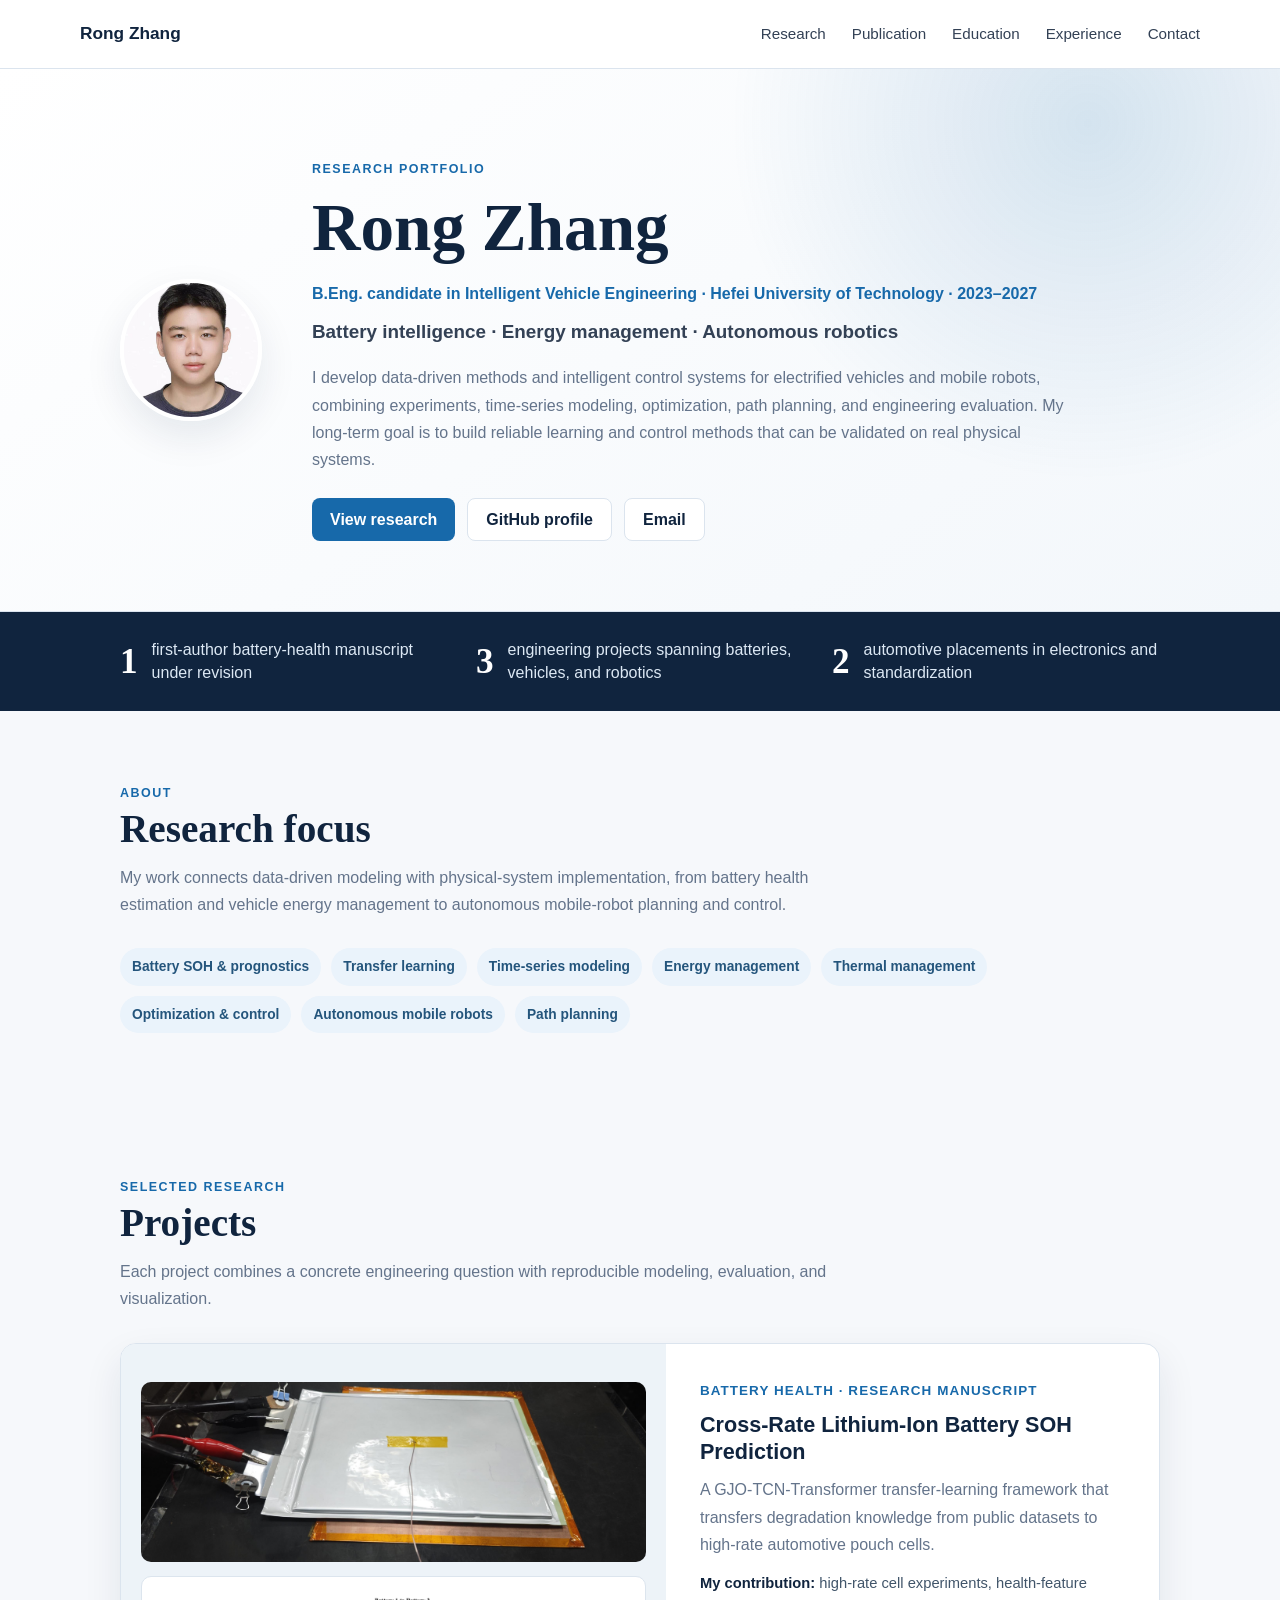
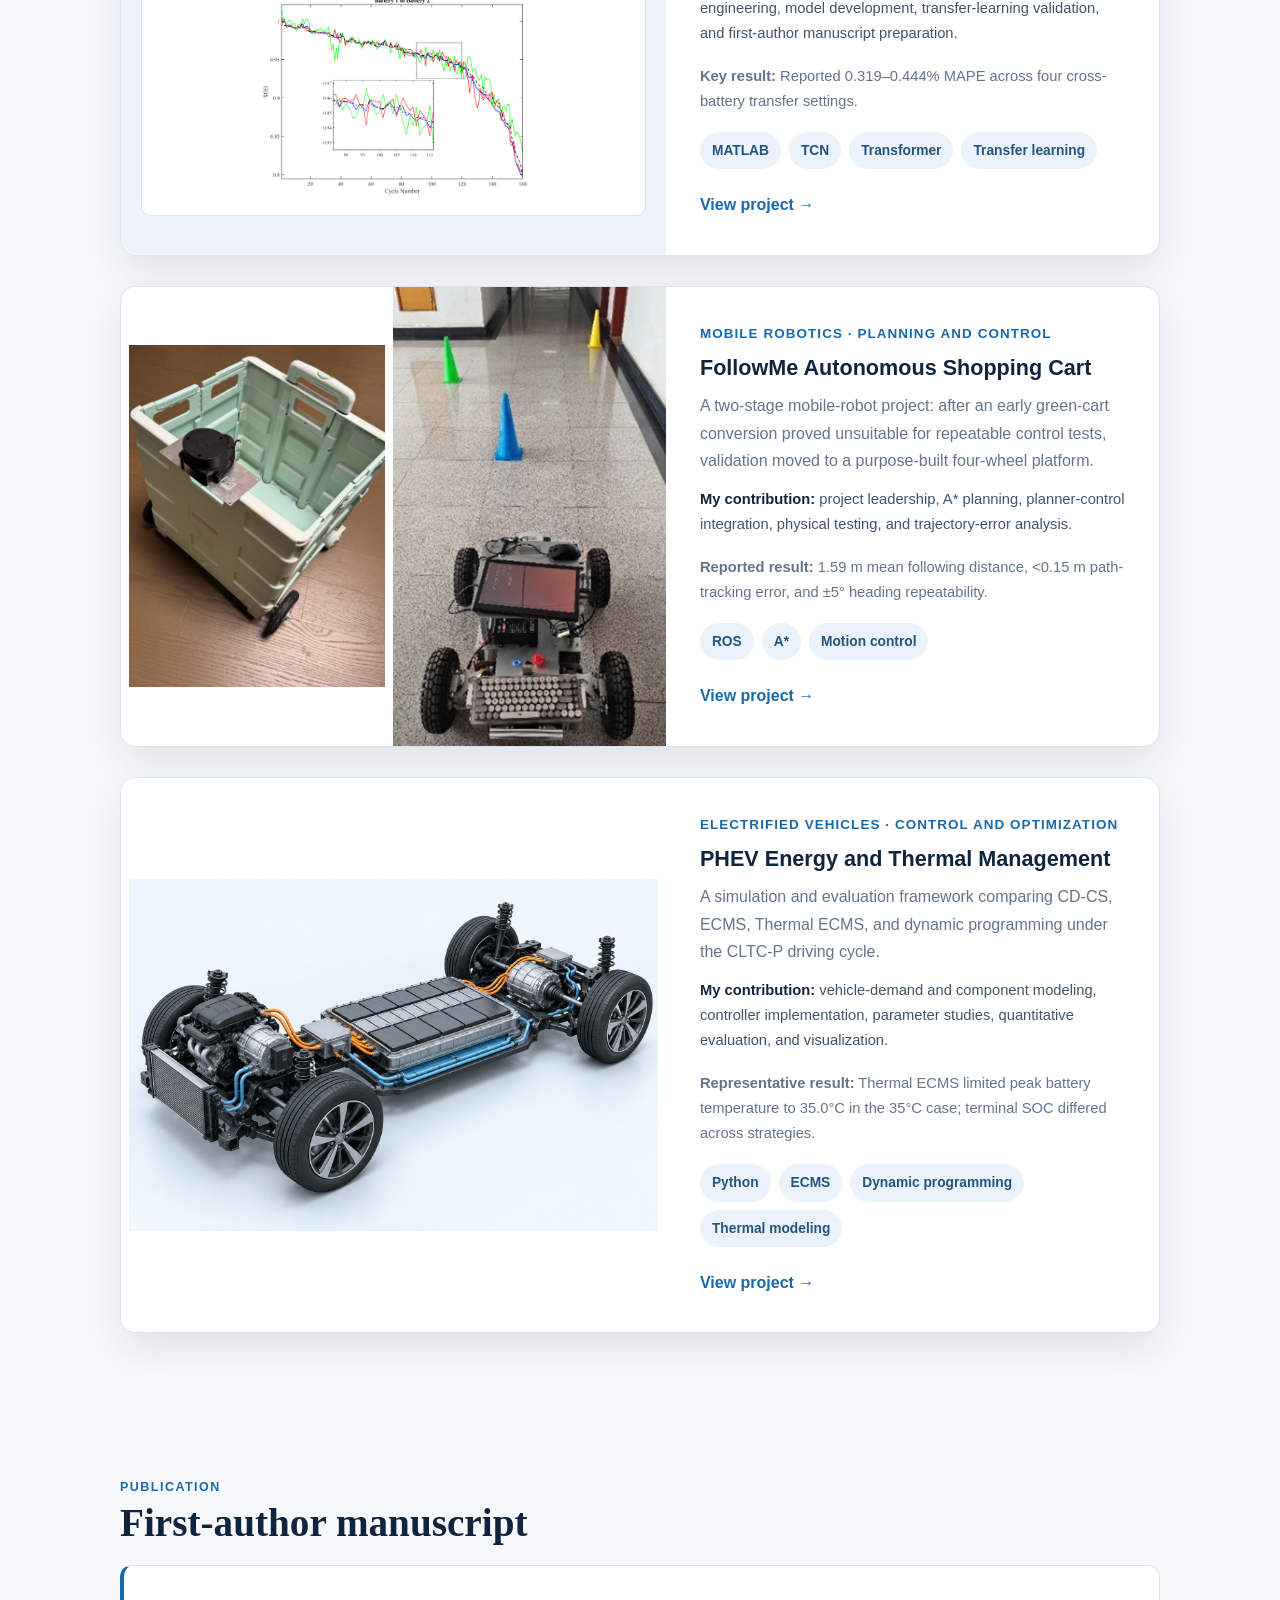
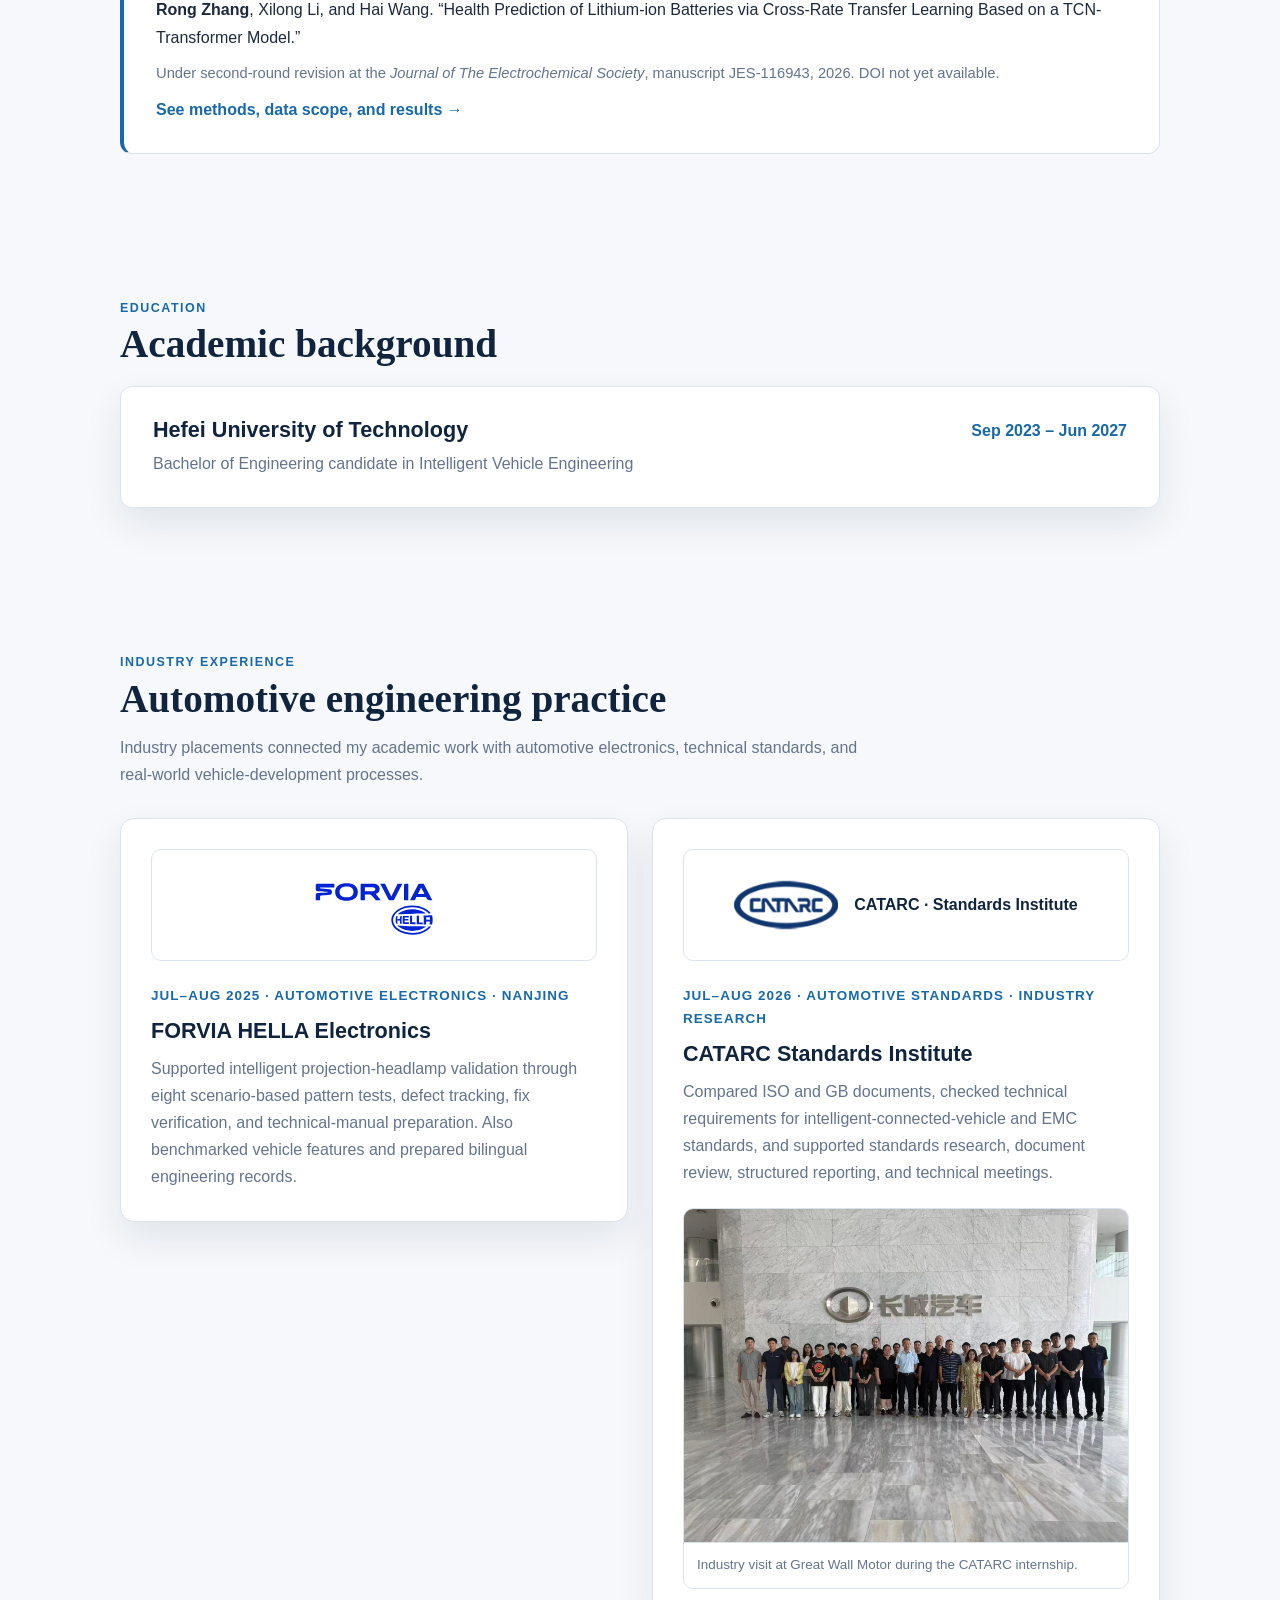
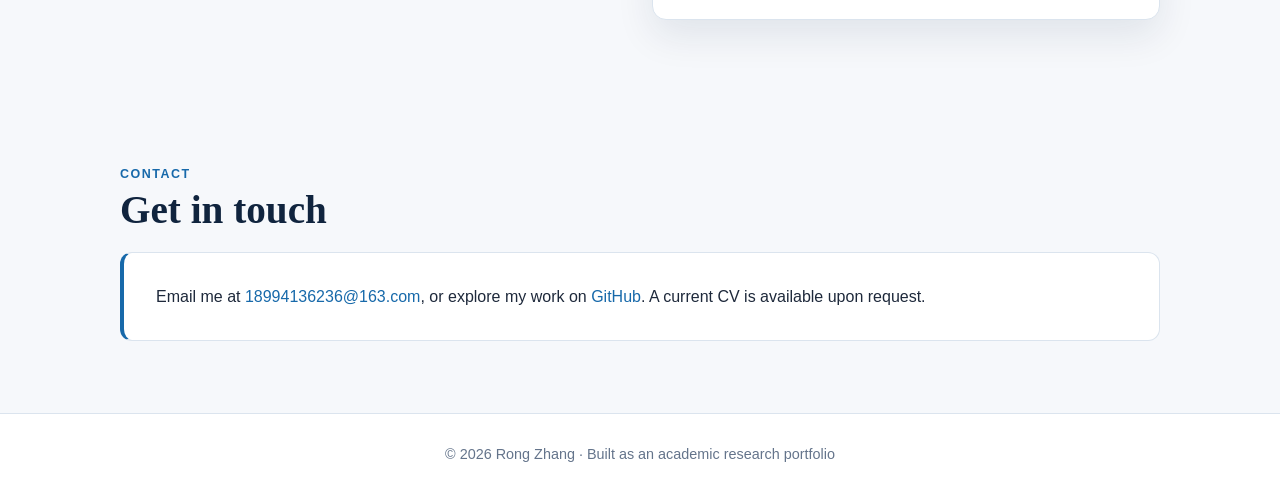
==== index.html @ 9b30ba2b "Explain FollowMe platform change" ====
<!doctype html>
<html lang="en">
<head>
  <meta charset="utf-8">
  <meta name="viewport" content="width=device-width, initial-scale=1">
  <meta name="description" content="Rong Zhang — research in battery intelligence, energy management, and autonomous mobile robotics.">
  <title>Rong Zhang | Research Portfolio</title>
  <link rel="stylesheet" href="styles.css?v=battery-cover-2">
</head>
<body>
  <header class="site-header">
    <nav class="nav" aria-label="Primary navigation">
      <a class="brand" href="#top">Rong Zhang</a>
      <div class="nav-links">
        <a href="#research">Research</a>
        <a href="#publication">Publication</a>
        <a href="#education">Education</a>
        <a href="#experience">Experience</a>
        <a href="#contact">Contact</a>
      </div>
    </nav>
  </header>

  <main id="top">
    <div class="hero">
      <div class="container hero-grid">
        <img class="profile-photo" src="assets/rong-zhang-profile.jpg" alt="Portrait of Rong Zhang">
        <div>
          <div class="eyebrow">Research portfolio</div>
          <h1>Rong Zhang</h1>
          <p class="hero-identity">B.Eng. candidate in Intelligent Vehicle Engineering · Hefei University of Technology · 2023–2027</p>
          <p class="hero-subtitle">Battery intelligence · Energy management · Autonomous robotics</p>
          <p class="hero-copy">I develop data-driven methods and intelligent control systems for electrified vehicles and mobile robots, combining experiments, time-series modeling, optimization, path planning, and engineering evaluation. My long-term goal is to build reliable learning and control methods that can be validated on real physical systems.</p>
          <div class="hero-actions">
            <a class="button" href="#research">View research</a>
            <a class="button secondary" href="https://github.com/zr057">GitHub profile</a>
            <a class="button secondary" href="mailto:18994136236@163.com">Email</a>
          </div>
        </div>
      </div>
    </div>

    <section class="highlights" aria-label="Research highlights">
      <div class="container highlight-grid">
        <div class="highlight"><strong>1</strong><span>first-author battery-health manuscript under revision</span></div>
        <div class="highlight"><strong>3</strong><span>engineering projects spanning batteries, vehicles, and robotics</span></div>
        <div class="highlight"><strong>2</strong><span>automotive placements in electronics and standardization</span></div>
      </div>
    </section>

    <section id="about">
      <div class="container">
        <div class="eyebrow">About</div>
        <h2>Research focus</h2>
        <p class="section-intro">My work connects data-driven modeling with physical-system implementation, from battery health estimation and vehicle energy management to autonomous mobile-robot planning and control.</p>
        <div class="chips" aria-label="Research interests">
          <span class="chip">Battery SOH & prognostics</span>
          <span class="chip">Transfer learning</span>
          <span class="chip">Time-series modeling</span>
          <span class="chip">Energy management</span>
          <span class="chip">Thermal management</span>
          <span class="chip">Optimization & control</span>
          <span class="chip">Autonomous mobile robots</span>
          <span class="chip">Path planning</span>
        </div>
      </div>
    </section>

    <section id="research">
      <div class="container">
        <div class="eyebrow">Selected research</div>
        <h2>Projects</h2>
        <p class="section-intro">Each project combines a concrete engineering question with reproducible modeling, evaluation, and visualization.</p>

        <div class="project-list">
          <article class="project-card">
            <div class="project-media battery-cover">
              <img src="assets/battery-experiment.jpg" alt="Instrumented high-rate pouch cell in the experimental chamber">
              <img class="plot" src="assets/battery-soh-result.png" alt="Cross-battery SOH prediction curves">
            </div>
            <div class="project-content">
              <div class="project-meta">Battery health · Research manuscript</div>
              <h3>Cross-Rate Lithium-Ion Battery SOH Prediction</h3>
              <p>A GJO-TCN-Transformer transfer-learning framework that transfers degradation knowledge from public datasets to high-rate automotive pouch cells.</p>
              <p class="contribution"><strong>My contribution:</strong> high-rate cell experiments, health-feature engineering, model development, transfer-learning validation, and first-author manuscript preparation.</p>
              <p class="status"><strong>Key result:</strong> Reported 0.319–0.444% MAPE across four cross-battery transfer settings.</p>
              <div class="project-tags">
                <span class="tag">MATLAB</span>
                <span class="tag">TCN</span>
                <span class="tag">Transformer</span>
                <span class="tag">Transfer learning</span>
              </div>
              <a class="project-link" href="projects/battery-soh.html">View project →</a>
            </div>
          </article>

          <article class="project-card">
            <div class="project-media">
              <img class="plot" src="assets/followme-prototype.png" alt="Early green-cart hardware integration attempt">
              <img src="assets/followme-corridor-test.jpg" alt="Final four-wheel platform in an indoor corridor obstacle-avoidance experiment">
            </div>
            <div class="project-content">
              <div class="project-meta">Mobile robotics · Planning and control</div>
              <h3>FollowMe Autonomous Shopping Cart</h3>
              <p>A two-stage mobile-robot project: after an early green-cart conversion proved unsuitable for repeatable control tests, validation moved to a purpose-built four-wheel platform.</p>
              <p class="contribution"><strong>My contribution:</strong> project leadership, A* planning, planner-control integration, physical testing, and trajectory-error analysis.</p>
              <p class="status"><strong>Reported result:</strong> 1.59 m mean following distance, &lt;0.15 m path-tracking error, and ±5° heading repeatability.</p>
              <div class="project-tags">
                <span class="tag">ROS</span>
                <span class="tag">A*</span>
                <span class="tag">Motion control</span>
              </div>
              <a class="project-link" href="projects/follow-me-shopping-robot.html">View project →</a>
            </div>
          </article>

          <article class="project-card">
            <div class="project-media single">
              <img class="plot" src="assets/phev-concept-cover.png" alt="AI-generated conceptual illustration of a PHEV powertrain, battery pack, and cooling circuits">
            </div>
            <div class="project-content">
              <div class="project-meta">Electrified vehicles · Control and optimization</div>
              <h3>PHEV Energy and Thermal Management</h3>
              <p>A simulation and evaluation framework comparing CD-CS, ECMS, Thermal ECMS, and dynamic programming under the CLTC-P driving cycle.</p>
              <p class="contribution"><strong>My contribution:</strong> vehicle-demand and component modeling, controller implementation, parameter studies, quantitative evaluation, and visualization.</p>
              <p class="status"><strong>Representative result:</strong> Thermal ECMS limited peak battery temperature to 35.0°C in the 35°C case; terminal SOC differed across strategies.</p>
              <div class="project-tags">
                <span class="tag">Python</span>
                <span class="tag">ECMS</span>
                <span class="tag">Dynamic programming</span>
                <span class="tag">Thermal modeling</span>
              </div>
              <a class="project-link" href="projects/phev-energy-thermal.html">View project →</a>
            </div>
          </article>
        </div>
      </div>
    </section>

    <section id="publication">
      <div class="container">
        <div class="eyebrow">Publication</div>
        <h2>First-author manuscript</h2>
        <div class="publication">
          <p><strong>Rong Zhang</strong>, Xilong Li, and Hai Wang. “Health Prediction of Lithium-ion Batteries via Cross-Rate Transfer Learning Based on a TCN-Transformer Model.”</p>
          <p class="status">Under second-round revision at the <em>Journal of The Electrochemical Society</em>, manuscript JES-116943, 2026. DOI not yet available.</p>
          <p><a class="project-link" href="projects/battery-soh.html">See methods, data scope, and results →</a></p>
        </div>
      </div>
    </section>

    <section id="education">
      <div class="container">
        <div class="eyebrow">Education</div>
        <h2>Academic background</h2>
        <div class="education-row">
          <div>
            <h3>Hefei University of Technology</h3>
            <p>Bachelor of Engineering candidate in Intelligent Vehicle Engineering</p>
          </div>
          <div class="education-date">Sep 2023 – Jun 2027</div>
        </div>
      </div>
    </section>

    <section id="experience">
      <div class="container">
        <div class="eyebrow">Industry experience</div>
        <h2>Automotive engineering practice</h2>
        <p class="section-intro">Industry placements connected my academic work with automotive electronics, technical standards, and real-world vehicle-development processes.</p>

        <div class="experience-grid">
          <article class="experience-card">
            <div class="experience-logo-wrap">
              <img class="experience-logo hella-logo" src="assets/forvia-hella-logo.svg" alt="FORVIA HELLA logo">
            </div>
            <div class="project-meta">Jul–Aug 2025 · Automotive electronics · Nanjing</div>
            <h3>FORVIA HELLA Electronics</h3>
            <p>Supported intelligent projection-headlamp validation through eight scenario-based pattern tests, defect tracking, fix verification, and technical-manual preparation. Also benchmarked vehicle features and prepared bilingual engineering records.</p>
          </article>

          <article class="experience-card">
            <div class="experience-logo-wrap catarc-logo-wrap">
              <img class="experience-logo catarc-logo" src="assets/catarc-logo.png" alt="CATARC logo">
              <span>CATARC · Standards Institute</span>
            </div>
            <div class="project-meta">Jul–Aug 2026 · Automotive standards · Industry research</div>
            <h3>CATARC Standards Institute</h3>
            <p>Compared ISO and GB documents, checked technical requirements for intelligent-connected-vehicle and EMC standards, and supported standards research, document review, structured reporting, and technical meetings.</p>

            <figure class="experience-card-photo">
              <img src="assets/automotive-industry-visit.jpg" alt="Automotive industry visit at Great Wall Motor during the CATARC internship">
              <figcaption>Industry visit at Great Wall Motor during the CATARC internship.</figcaption>
            </figure>
          </article>
        </div>
      </div>
    </section>

    <section id="contact">
      <div class="container">
        <div class="eyebrow">Contact</div>
        <h2>Get in touch</h2>
        <div class="contact-panel">
          <p>Email me at <a href="mailto:18994136236@163.com">18994136236@163.com</a>, or explore my work on <a href="https://github.com/zr057">GitHub</a>. A current CV is available upon request.</p>
        </div>
      </div>
    </section>
  </main>

  <footer class="site-footer">© 2026 Rong Zhang · Built as an academic research portfolio</footer>
</body>
</html>
---- styles.css ----
:root {
  --navy: #10243e;
  --blue: #1769aa;
  --blue-soft: #eaf3fb;
  --ink: #1e293b;
  --muted: #64748b;
  --line: #dbe4ee;
  --surface: #ffffff;
  --page: #f6f8fb;
  --shadow: 0 16px 38px rgba(16, 36, 62, 0.09);
}

* { box-sizing: border-box; }

html { scroll-behavior: smooth; }

body {
  margin: 0;
  color: var(--ink);
  background: var(--page);
  font-family: Inter, ui-sans-serif, -apple-system, BlinkMacSystemFont, "Segoe UI", sans-serif;
  line-height: 1.7;
}

a { color: var(--blue); text-decoration: none; }
a:hover { text-decoration: underline; }

.site-header {
  position: sticky;
  top: 0;
  z-index: 10;
  background: rgba(255,255,255,.96);
  border-bottom: 1px solid var(--line);
  backdrop-filter: blur(12px);
}

.nav {
  width: min(1120px, calc(100% - 40px));
  margin: auto;
  min-height: 68px;
  display: flex;
  align-items: center;
  justify-content: space-between;
  gap: 24px;
}

.brand { color: var(--navy); font-weight: 750; font-size: 1.08rem; }
.nav-links { display: flex; gap: 26px; font-size: .95rem; }
.nav-links a { color: #334155; }

.container { width: min(1040px, calc(100% - 40px)); margin: auto; }

.hero {
  padding: 90px 0 70px;
  background:
    radial-gradient(circle at 85% 10%, rgba(23,105,170,.16), transparent 30%),
    linear-gradient(145deg, #fff 0%, #f3f7fb 100%);
  border-bottom: 1px solid var(--line);
}

.hero-grid {
  display: grid;
  grid-template-columns: 150px 1fr;
  align-items: center;
  gap: 42px;
}

.profile-photo {
  width: 142px;
  height: 142px;
  border-radius: 50%;
  border: 4px solid #fff;
  object-fit: cover;
  object-position: center 30%;
  box-shadow: var(--shadow);
}

.eyebrow {
  color: var(--blue);
  font-weight: 750;
  letter-spacing: .12em;
  text-transform: uppercase;
  font-size: .78rem;
}

h1, h2, h3 { color: var(--navy); line-height: 1.25; }
h1 { margin: 6px 0 10px; font-family: Georgia, serif; font-size: clamp(2.5rem, 6vw, 4.2rem); }
h2 { margin: 0 0 18px; font-family: Georgia, serif; font-size: clamp(1.8rem, 4vw, 2.45rem); }
h3 { margin: 0 0 10px; font-size: 1.35rem; }

.hero-subtitle { margin: 0 0 16px; color: #334155; font-size: 1.18rem; font-weight: 650; }
.hero-identity { margin: 0 0 9px; color: var(--blue); font-weight: 700; }
.hero-copy { max-width: 760px; margin: 0; color: var(--muted); }
.hero-actions { display: flex; flex-wrap: wrap; gap: 12px; margin-top: 25px; }

.button {
  display: inline-flex;
  align-items: center;
  justify-content: center;
  min-height: 43px;
  padding: 0 18px;
  border-radius: 8px;
  color: #fff;
  background: var(--blue);
  font-weight: 700;
}

.button:hover { text-decoration: none; background: #0f578f; }
.button.secondary { color: var(--navy); background: #fff; border: 1px solid var(--line); }

section { padding: 72px 0; }
.highlights { padding: 26px 0; background: var(--navy); }
.highlight-grid { display: grid; grid-template-columns: repeat(3, 1fr); gap: 28px; }
.highlight { display: grid; grid-template-columns: auto 1fr; align-items: center; gap: 14px; color: #dce8f4; line-height: 1.45; }
.highlight strong { color: #fff; font-family: Georgia, serif; font-size: 2.2rem; line-height: 1; }
.section-intro { max-width: 760px; margin: -7px 0 30px; color: var(--muted); }

.chips { display: flex; flex-wrap: wrap; gap: 10px; }
.chip, .tag {
  display: inline-flex;
  padding: 7px 12px;
  border-radius: 999px;
  color: #24557c;
  background: var(--blue-soft);
  font-size: .86rem;
  font-weight: 650;
}

.project-list { display: grid; gap: 30px; }
.project-card {
  display: grid;
  grid-template-columns: minmax(0, 1.05fr) minmax(310px, .95fr);
  overflow: hidden;
  border: 1px solid var(--line);
  border-radius: 16px;
  background: var(--surface);
  box-shadow: var(--shadow);
  transition: transform .2s ease, box-shadow .2s ease;
}

.project-card:hover { transform: translateY(-3px); box-shadow: 0 20px 46px rgba(16,36,62,.13); }
.project-media { min-height: 330px; display: grid; grid-template-columns: 1fr 1fr; background: #e8edf3; }
.project-media.single { grid-template-columns: 1fr; }
.project-media img { width: 100%; height: 100%; min-height: 330px; object-fit: cover; }
.project-media img.plot { object-fit: contain; background: #fff; padding: 8px; }
.project-media.battery-cover { grid-template-columns: 1fr; grid-template-rows: 180px 240px; gap: 14px; padding: 20px; background: #edf3f8; align-content: center; }
.project-media.battery-cover img { min-height: 0; border-radius: 10px; }
.project-media.battery-cover img:first-child { object-position: center 54%; }
.project-media.battery-cover img.plot { padding: 10px; border: 1px solid #dce5ee; }
.project-content { padding: 36px 34px; display: flex; flex-direction: column; justify-content: center; }
.project-meta { margin-bottom: 10px; color: var(--blue); font-size: .84rem; font-weight: 750; text-transform: uppercase; letter-spacing: .08em; }
.project-content p { margin: 0 0 18px; color: var(--muted); }
.project-content .contribution { margin-top: -5px; color: #41556a; font-size: .92rem; }
.contribution strong { color: var(--navy); }
.project-tags { display: flex; flex-wrap: wrap; gap: 8px; margin-bottom: 22px; }
.project-link { font-weight: 750; }

.experience-grid {
  display: grid;
  grid-template-columns: repeat(2, minmax(0, 1fr));
  align-items: start;
  gap: 24px;
}

.experience-card {
  padding: 30px;
  border: 1px solid var(--line);
  border-radius: 14px;
  background: var(--surface);
  box-shadow: var(--shadow);
}

.experience-card p { margin: 0; color: var(--muted); }

.experience-logo-wrap {
  min-height: 112px;
  margin-bottom: 24px;
  padding: 16px 20px;
  display: flex;
  align-items: center;
  justify-content: center;
  border: 1px solid var(--line);
  border-radius: 10px;
  background: #fff;
}

.experience-logo { display: block; max-width: 230px; max-height: 76px; }
.hella-logo { width: 180px; }

.catarc-logo-wrap {
  gap: 16px;
  color: var(--navy);
  background: #fff;
  font-weight: 750;
}

.catarc-logo { width: 104px; object-fit: contain; }

.experience-card-photo {
  margin: 22px 0 0;
  overflow: hidden;
  border: 1px solid var(--line);
  border-radius: 10px;
  background: #fff;
}

.experience-card-photo img { display: block; width: 100%; height: auto; }
.experience-card-photo figcaption { padding: 11px 13px; color: var(--muted); font-size: .84rem; border-top: 1px solid var(--line); }

.publication, .contact-panel, .detail-panel {
  padding: 30px 32px;
  border: 1px solid var(--line);
  border-left: 4px solid var(--blue);
  border-radius: 12px;
  background: #fff;
}

.publication p, .contact-panel p { margin: 0; }
.publication p + p { margin-top: 10px; }
.status { margin-top: 10px; color: var(--muted); font-size: .92rem; }

.education-row {
  display: flex;
  align-items: start;
  justify-content: space-between;
  gap: 28px;
  padding: 30px 32px;
  border: 1px solid var(--line);
  border-radius: 12px;
  background: #fff;
  box-shadow: var(--shadow);
}
.education-row h3 { margin-bottom: 6px; }
.education-row p { margin: 0; color: var(--muted); }
.education-date { color: var(--blue); font-weight: 750; white-space: nowrap; }

.site-footer { padding: 28px 0; border-top: 1px solid var(--line); color: var(--muted); background: #fff; text-align: center; font-size: .9rem; }

.detail-hero { padding: 65px 0 42px; background: linear-gradient(145deg, #fff, #eef5fb); border-bottom: 1px solid var(--line); }
.battery-detail-hero { background: radial-gradient(circle at 88% 20%, rgba(23,105,170,.17), transparent 27%), linear-gradient(145deg, #fff, #eaf3fb); }
.phev-detail-hero { background: radial-gradient(circle at 88% 18%, rgba(224,126,45,.17), transparent 28%), linear-gradient(145deg, #fff, #edf4f8); }
.back-link { display: inline-block; margin-bottom: 24px; font-weight: 700; }
.detail-hero h1 { max-width: 900px; font-size: clamp(2.2rem, 5vw, 3.65rem); }
.detail-lead { max-width: 820px; color: var(--muted); font-size: 1.08rem; }
.detail-grid { display: grid; grid-template-columns: 1.15fr .85fr; gap: 30px; align-items: start; }
.detail-panel h2 { font-size: 1.55rem; }
.detail-panel ul { padding-left: 20px; }
.metrics { display: grid; grid-template-columns: repeat(3, 1fr); gap: 12px; margin-top: 20px; }
.metric { padding: 16px; border-radius: 10px; background: var(--blue-soft); text-align: center; }
.metric strong { display: block; color: var(--navy); font-size: 1.3rem; }
.gallery { display: grid; gap: 20px; margin-top: 30px; }
.gallery.two { grid-template-columns: 1fr 1fr; }
.gallery figure { margin: 0; overflow: hidden; border: 1px solid var(--line); border-radius: 12px; background: #fff; }
.gallery img { display: block; width: 100%; max-height: 610px; object-fit: contain; }
.gallery figcaption { padding: 13px 16px; color: var(--muted); font-size: .9rem; border-top: 1px solid var(--line); }

.detail-section {
  margin-top: 34px;
  padding: 34px 36px;
  border: 1px solid var(--line);
  border-radius: 14px;
  background: #fff;
}

.section-heading { max-width: 820px; margin-bottom: 24px; }
.section-heading h2, .split-section h2 { margin: 5px 0 10px; font-size: clamp(1.6rem, 3vw, 2rem); }
.section-heading p, .section-copy { margin: 0; color: var(--muted); }
.process-grid { display: grid; grid-template-columns: repeat(4, 1fr); gap: 14px; }
.process-step { padding: 20px; border-radius: 11px; background: var(--blue-soft); }
.process-step span { color: var(--blue); font-weight: 800; font-size: .78rem; letter-spacing: .08em; }
.process-step h3 { margin: 7px 0 8px; font-size: 1.05rem; }
.process-step p { margin: 0; color: #526477; font-size: .91rem; line-height: 1.55; }
.split-section { display: grid; grid-template-columns: .72fr 1.28fr; gap: 34px; align-items: start; }
.table-wrap { overflow-x: auto; border: 1px solid var(--line); border-radius: 10px; }
.data-table { width: 100%; border-collapse: collapse; background: #fff; font-size: .92rem; }
.data-table th, .data-table td { padding: 13px 15px; border-bottom: 1px solid var(--line); text-align: left; vertical-align: top; }
.data-table th { color: var(--navy); background: #f1f6fa; font-size: .85rem; }
.data-table tr:last-child td { border-bottom: 0; }
.results-table th:not(:first-child), .results-table td:not(:first-child) { text-align: center; }
.insight-box { margin-top: 18px; padding: 17px 19px; border-left: 4px solid var(--blue); background: var(--blue-soft); color: #41556a; }
.method-list { display: grid; gap: 10px; }
.method-list article { padding: 15px 18px; border: 1px solid var(--line); border-radius: 9px; }
.method-list strong { color: var(--navy); }
.method-list p { margin: 3px 0 0; color: var(--muted); font-size: .91rem; }
.compact-panel { height: 100%; }
.compact-panel p:last-child, .compact-panel ul:last-child { margin-bottom: 0; }

.project-facts {
  display: grid;
  grid-template-columns: repeat(4, 1fr);
  overflow: hidden;
  margin-top: -35px;
  margin-bottom: 34px;
  position: relative;
  z-index: 2;
  border: 1px solid var(--line);
  border-radius: 14px;
  background: #fff;
  box-shadow: var(--shadow);
}
.project-facts div { padding: 22px; border-right: 1px solid var(--line); }
.project-facts div:last-child { border-right: 0; }
.project-facts span { display: block; margin-bottom: 6px; color: var(--blue); font-size: .78rem; font-weight: 750; letter-spacing: .08em; text-transform: uppercase; }
.project-facts strong { color: var(--navy); font-size: .98rem; }

.result-strip { display: grid; grid-template-columns: repeat(4, 1fr); margin-top: 30px; padding: 25px 28px; border-radius: 13px; background: var(--navy); }
.result-strip div { padding: 0 22px; border-right: 1px solid rgba(255,255,255,.18); text-align: center; }
.result-strip div:last-child { border-right: 0; }
.result-strip strong { display: block; color: #fff; font-family: Georgia, serif; font-size: 1.65rem; }
.result-strip span { color: #cfdeec; font-size: .86rem; }

.gallery-contained { margin-top: 0; }
.plot-legend { display: block; width: min(100%, 700px); margin: 0 auto 22px; }
.prediction-gallery img { aspect-ratio: 4 / 3; max-height: none; object-fit: contain; }
.publication-note { border-left: 4px solid var(--blue); }
.publication-note p { margin-bottom: 0; }

.section-soft { background: #f2f6f9; border-top: 1px solid var(--line); border-bottom: 1px solid var(--line); }
.embedded-section { margin-top: 30px; }
.architecture-figure img { max-height: 680px; }
.model-process { margin-top: 28px; }
.strategy-grid { display: grid; grid-template-columns: repeat(2, 1fr); gap: 16px; }
.strategy-grid article { padding: 24px; border: 1px solid var(--line); border-radius: 12px; background: #fff; box-shadow: 0 8px 24px rgba(16,36,62,.05); }
.strategy-grid span { color: var(--blue); font-size: .76rem; font-weight: 800; letter-spacing: .08em; text-transform: uppercase; }
.strategy-grid h3 { margin: 7px 0 8px; }
.strategy-grid p { margin: 0; color: var(--muted); }
.result-table-wrap { margin-top: 24px; }
.dp-section { margin-top: 34px; }
.reproducibility-section { margin-top: 32px; }

@media (max-width: 820px) {
  .nav { min-height: 62px; }
  .nav-links { gap: 14px; font-size: .86rem; }
  .hero { padding-top: 65px; }
  .hero-grid { grid-template-columns: 1fr; gap: 24px; }
  .profile-photo { width: 106px; height: 106px; }
  .project-card, .detail-grid { grid-template-columns: 1fr; }
  .experience-grid { grid-template-columns: 1fr; }
  .education-row { flex-direction: column; gap: 12px; }
  .highlight-grid { grid-template-columns: 1fr; gap: 15px; }
  .project-facts { grid-template-columns: repeat(2, 1fr); }
  .project-facts div:nth-child(2) { border-right: 0; }
  .project-facts div:nth-child(-n+2) { border-bottom: 1px solid var(--line); }
  .result-strip { grid-template-columns: repeat(2, 1fr); gap: 20px 0; }
  .result-strip div:nth-child(2) { border-right: 0; }
  .process-grid { grid-template-columns: repeat(2, 1fr); }
  .split-section { grid-template-columns: 1fr; }
  .strategy-grid { grid-template-columns: 1fr; }
  .project-media { min-height: 250px; }
  .project-media img { min-height: 250px; }
}

@media (max-width: 560px) {
  .nav { align-items: center; }
  .nav-links { max-width: 72vw; overflow-x: auto; white-space: nowrap; scrollbar-width: none; }
  .nav-links::-webkit-scrollbar { display: none; }
  .container, .nav { width: min(100% - 26px, 1040px); }
  section { padding: 54px 0; }
  .project-media, .gallery.two { grid-template-columns: 1fr; }
  .project-content { padding: 28px 23px; }
  .metrics { grid-template-columns: 1fr; }
  .detail-section { padding: 26px 22px; }
  .process-grid { grid-template-columns: 1fr; }
  .project-facts { grid-template-columns: 1fr; margin-top: -20px; }
  .project-facts div, .project-facts div:nth-child(2) { border-right: 0; border-bottom: 1px solid var(--line); }
  .project-facts div:last-child { border-bottom: 0; }
  .result-strip { grid-template-columns: 1fr; }
  .result-strip div, .result-strip div:nth-child(2) { padding: 10px 0; border-right: 0; border-bottom: 1px solid rgba(255,255,255,.18); }
  .result-strip div:last-child { border-bottom: 0; }
}
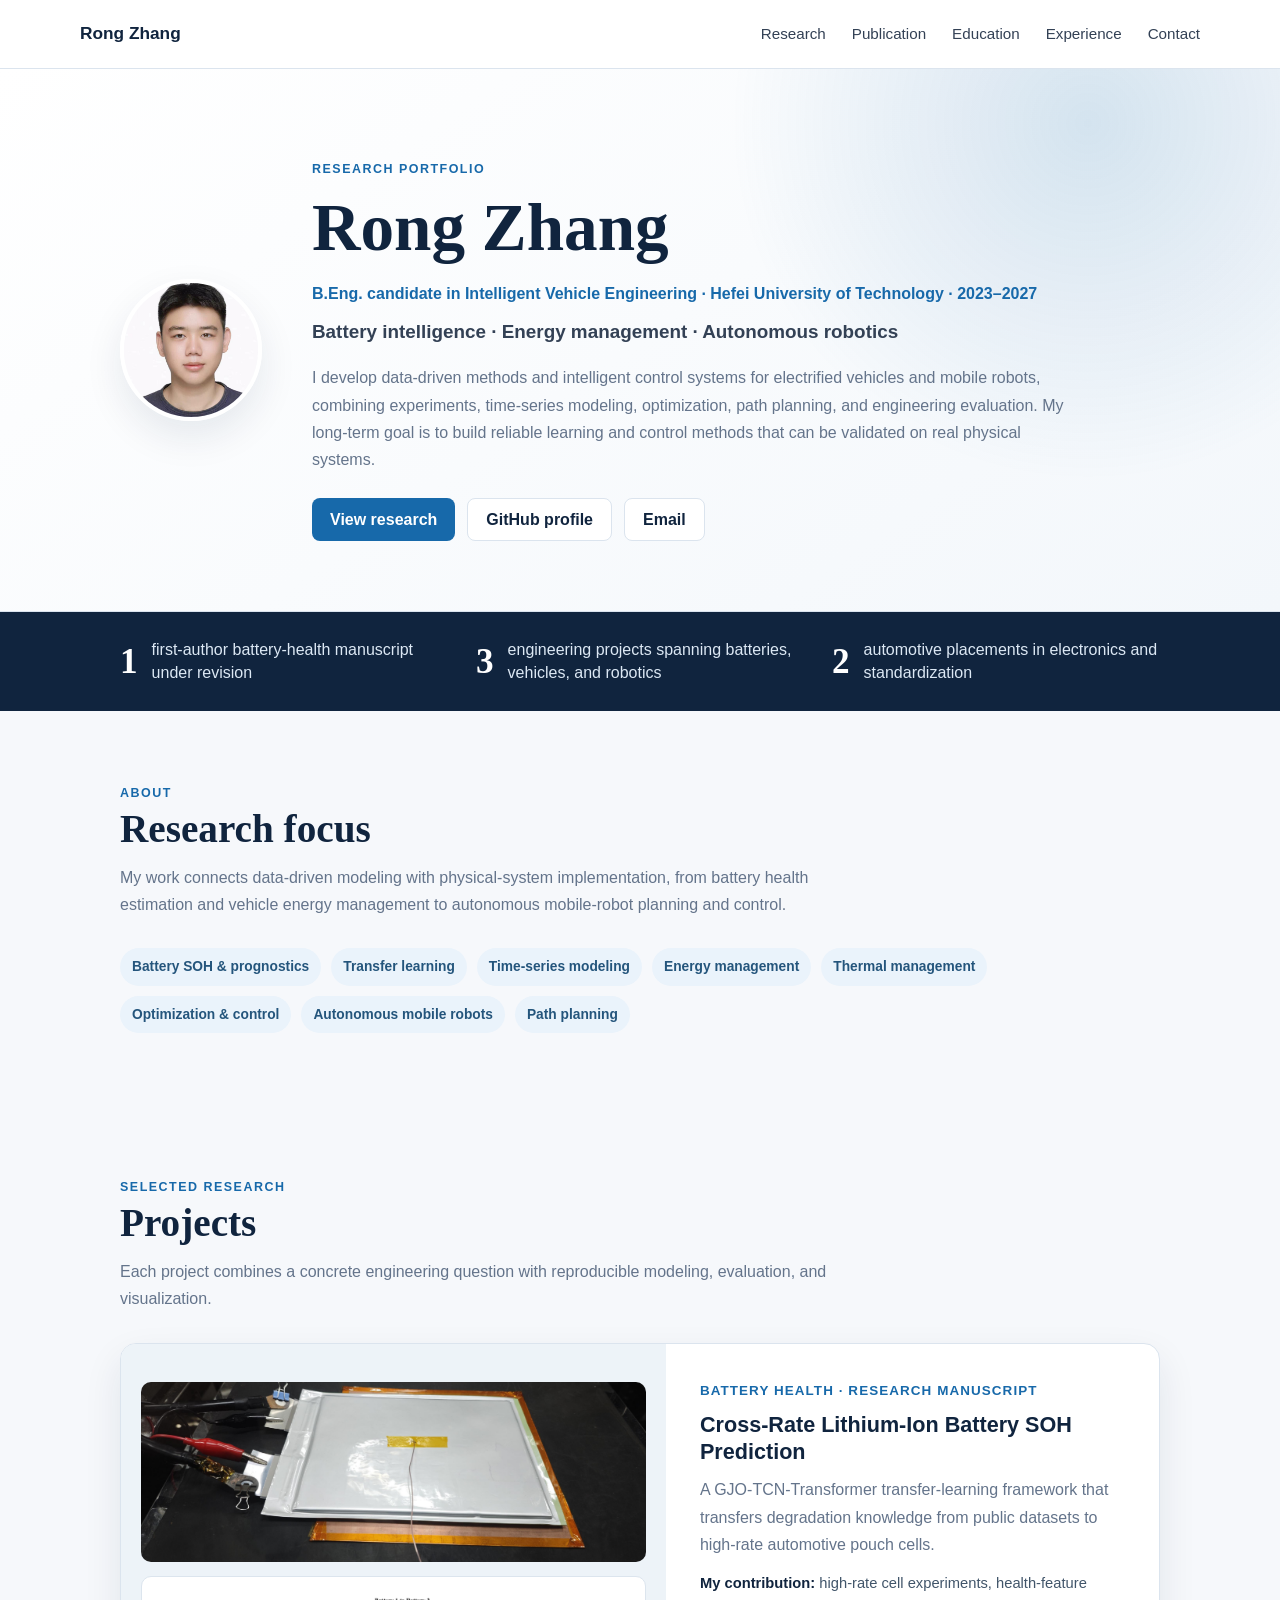
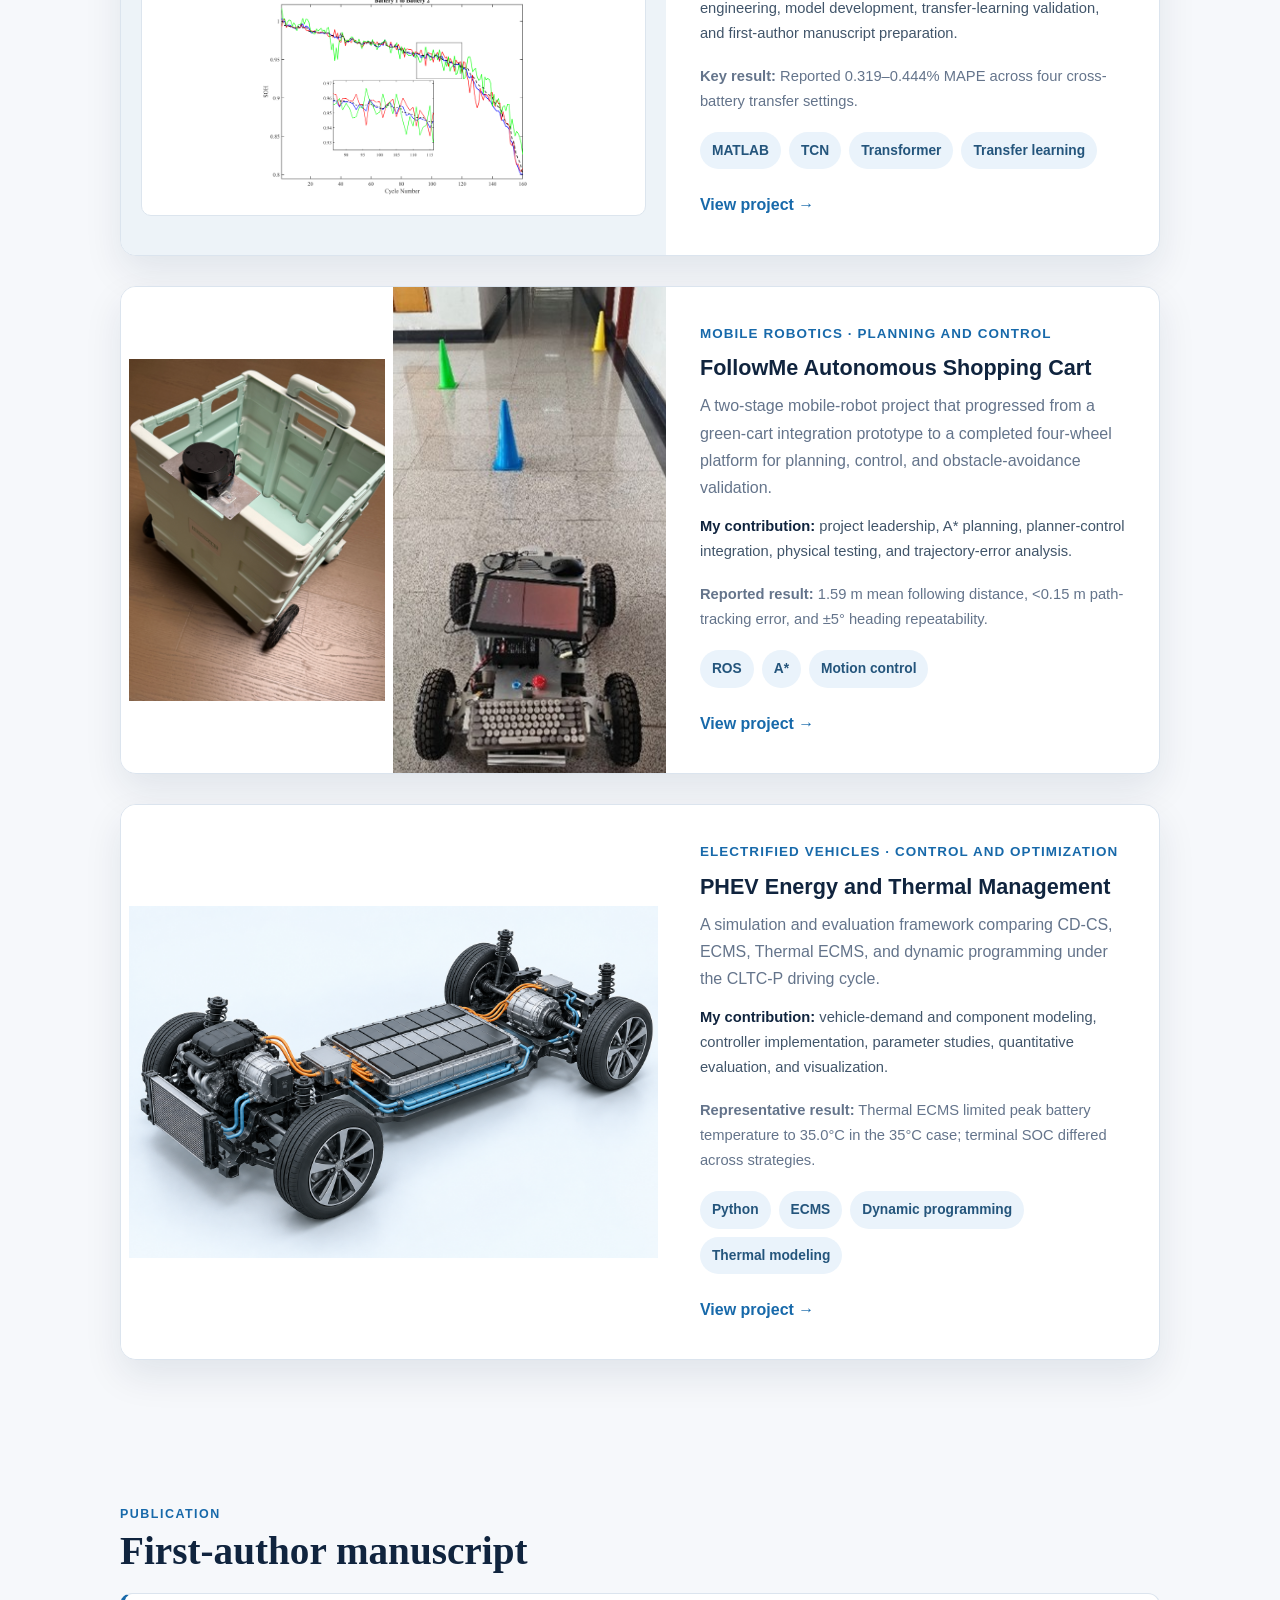
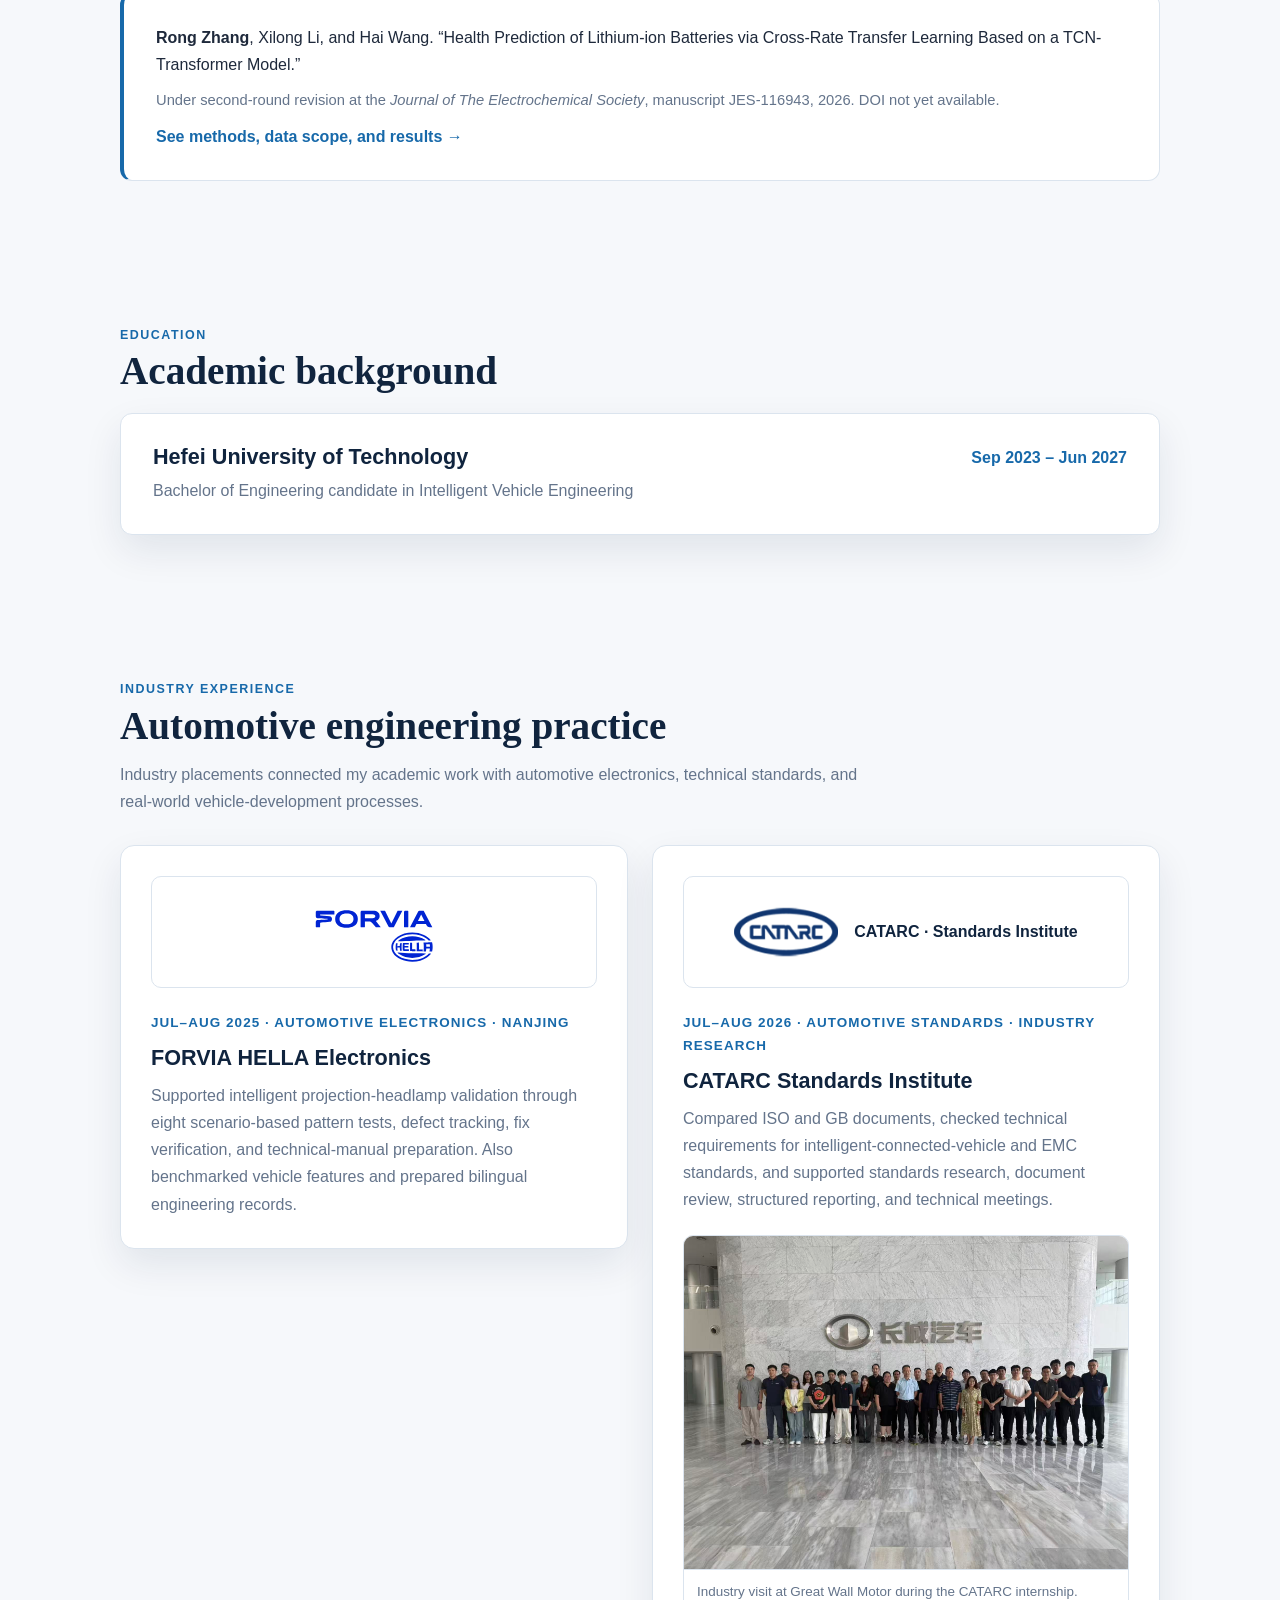
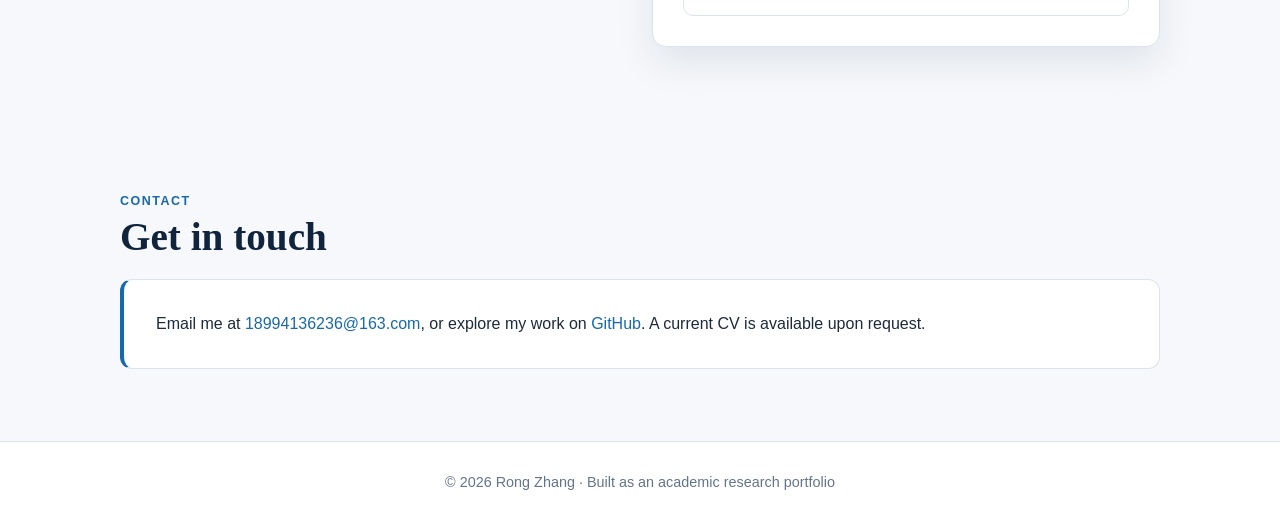
==== commit cf25af69: "Refocus FollowMe platform narrative" ====
--- a/index.html
+++ b/index.html
@@ -102,7 +102,7 @@
             <div class="project-content">
               <div class="project-meta">Mobile robotics · Planning and control</div>
               <h3>FollowMe Autonomous Shopping Cart</h3>
-              <p>A two-stage mobile-robot project: after an early green-cart conversion proved unsuitable for repeatable control tests, validation moved to a purpose-built four-wheel platform.</p>
+              <p>A two-stage mobile-robot project that progressed from a green-cart integration prototype to a completed four-wheel platform for planning, control, and obstacle-avoidance validation.</p>
               <p class="contribution"><strong>My contribution:</strong> project leadership, A* planning, planner-control integration, physical testing, and trajectory-error analysis.</p>
               <p class="status"><strong>Reported result:</strong> 1.59 m mean following distance, &lt;0.15 m path-tracking error, and ±5° heading repeatability.</p>
               <div class="project-tags">
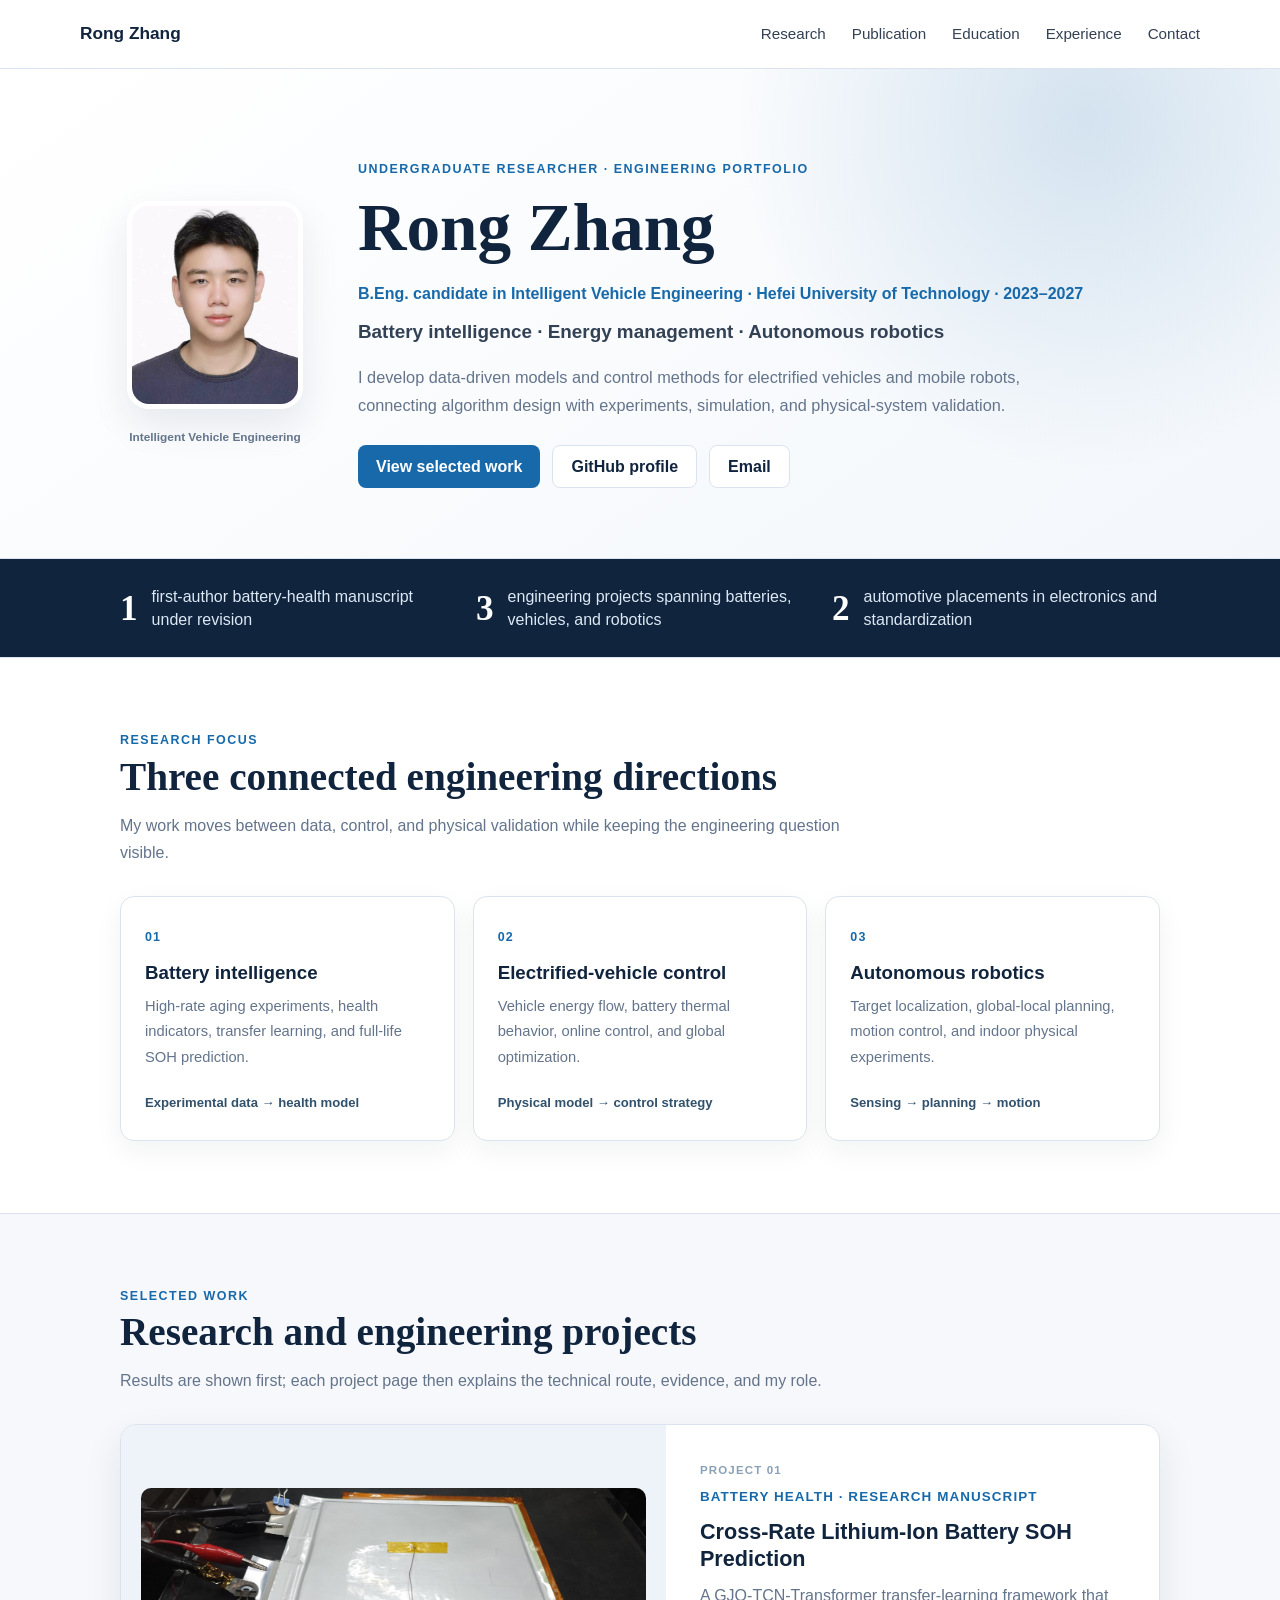
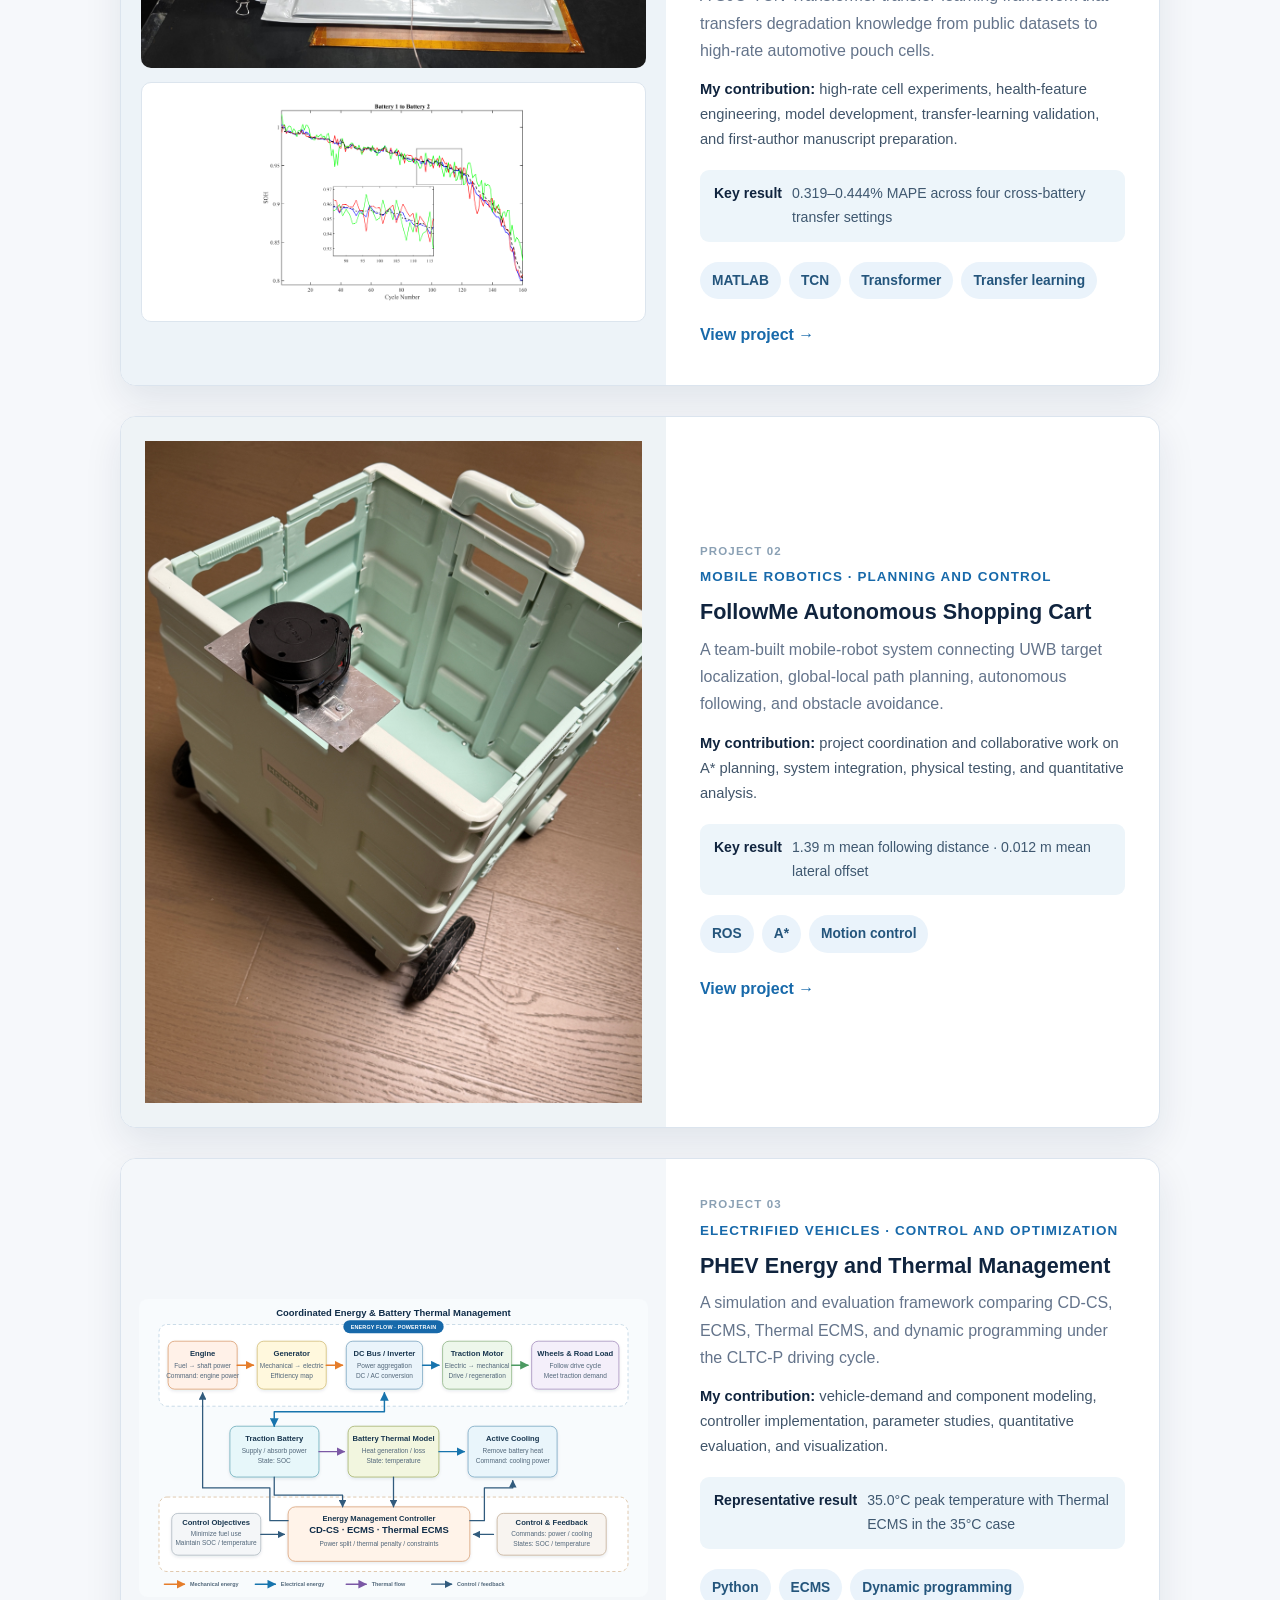
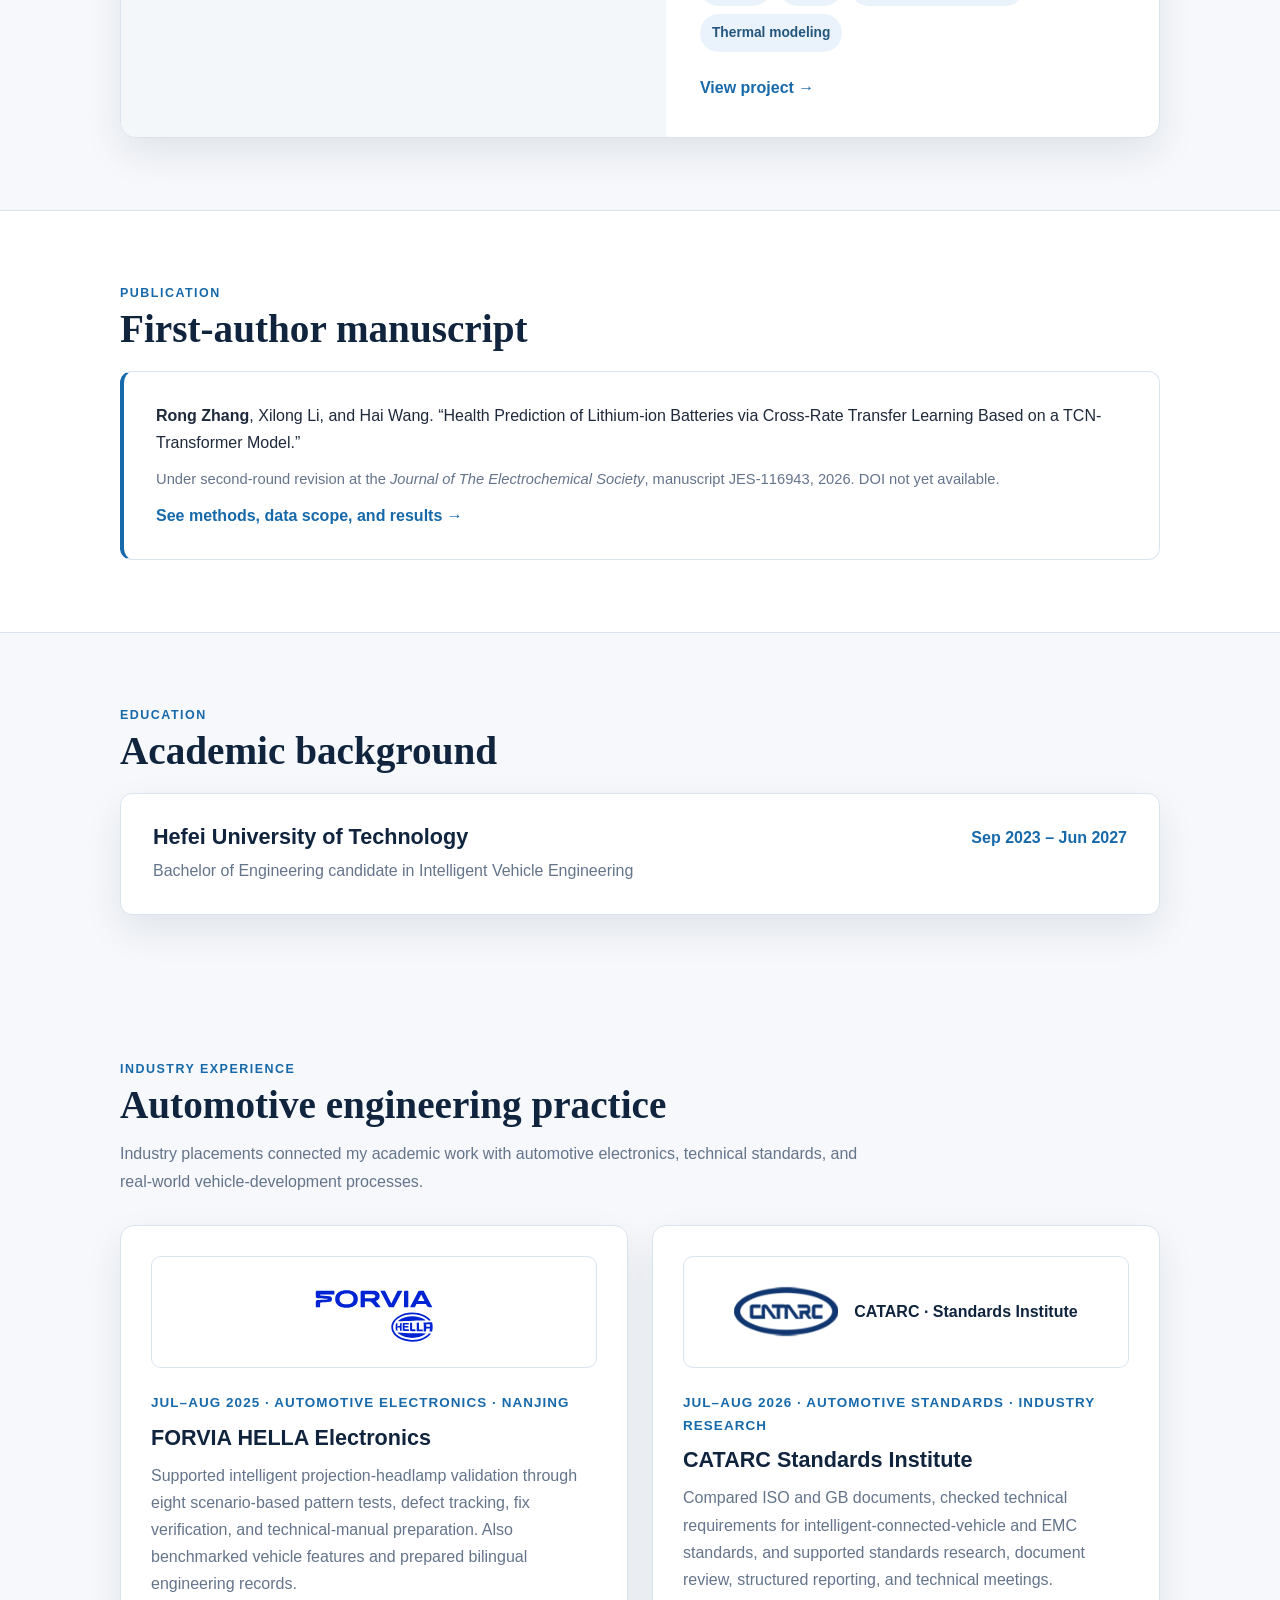
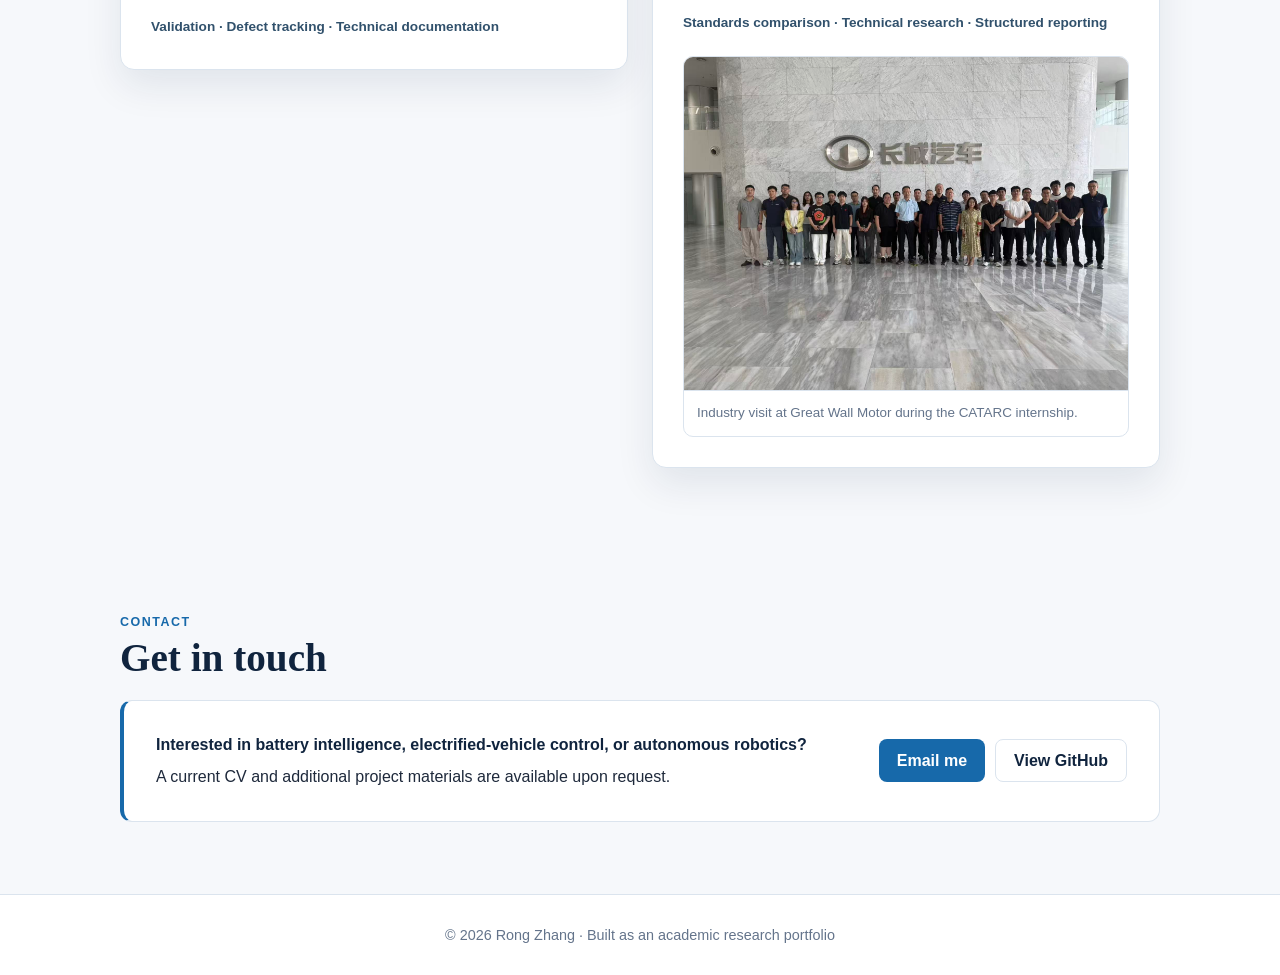
==== commit ae746483: "Polish academic portfolio homepage" ====
--- a/index.html
+++ b/index.html
@@ -5,7 +5,7 @@
   <meta name="viewport" content="width=device-width, initial-scale=1">
   <meta name="description" content="Rong Zhang — research in battery intelligence, energy management, and autonomous mobile robotics.">
   <title>Rong Zhang | Research Portfolio</title>
-  <link rel="stylesheet" href="styles.css?v=battery-cover-2">
+  <link rel="stylesheet" href="styles.css?v=home-2026-11">
 </head>
 <body>
   <header class="site-header">
@@ -21,18 +21,21 @@
     </nav>
   </header>
 
-  <main id="top">
-    <div class="hero">
+  <main id="top" class="home-page">
+    <div class="hero home-hero">
       <div class="container hero-grid">
-        <img class="profile-photo" src="assets/rong-zhang-profile.jpg" alt="Portrait of Rong Zhang">
+        <div class="profile-wrap">
+          <img class="profile-photo" src="assets/rong-zhang-profile.jpg" alt="Portrait of Rong Zhang">
+          <span>Intelligent Vehicle Engineering</span>
+        </div>
         <div>
-          <div class="eyebrow">Research portfolio</div>
+          <div class="eyebrow">Undergraduate researcher · Engineering portfolio</div>
           <h1>Rong Zhang</h1>
           <p class="hero-identity">B.Eng. candidate in Intelligent Vehicle Engineering · Hefei University of Technology · 2023–2027</p>
           <p class="hero-subtitle">Battery intelligence · Energy management · Autonomous robotics</p>
-          <p class="hero-copy">I develop data-driven methods and intelligent control systems for electrified vehicles and mobile robots, combining experiments, time-series modeling, optimization, path planning, and engineering evaluation. My long-term goal is to build reliable learning and control methods that can be validated on real physical systems.</p>
+          <p class="hero-copy">I develop data-driven models and control methods for electrified vehicles and mobile robots, connecting algorithm design with experiments, simulation, and physical-system validation.</p>
           <div class="hero-actions">
-            <a class="button" href="#research">View research</a>
+            <a class="button" href="#research">View selected work</a>
             <a class="button secondary" href="https://github.com/zr057">GitHub profile</a>
             <a class="button secondary" href="mailto:18994136236@163.com">Email</a>
           </div>
@@ -48,29 +51,24 @@
       </div>
     </section>
 
-    <section id="about">
-      <div class="container">
-        <div class="eyebrow">About</div>
-        <h2>Research focus</h2>
-        <p class="section-intro">My work connects data-driven modeling with physical-system implementation, from battery health estimation and vehicle energy management to autonomous mobile-robot planning and control.</p>
-        <div class="chips" aria-label="Research interests">
-          <span class="chip">Battery SOH & prognostics</span>
-          <span class="chip">Transfer learning</span>
-          <span class="chip">Time-series modeling</span>
-          <span class="chip">Energy management</span>
-          <span class="chip">Thermal management</span>
-          <span class="chip">Optimization & control</span>
-          <span class="chip">Autonomous mobile robots</span>
-          <span class="chip">Path planning</span>
+    <section id="about" class="about-section">
+      <div class="container">
+        <div class="eyebrow">Research focus</div>
+        <h2>Three connected engineering directions</h2>
+        <p class="section-intro">My work moves between data, control, and physical validation while keeping the engineering question visible.</p>
+        <div class="focus-grid">
+          <a class="focus-card" href="projects/battery-soh.html"><span>01</span><h3>Battery intelligence</h3><p>High-rate aging experiments, health indicators, transfer learning, and full-life SOH prediction.</p><strong>Experimental data → health model</strong></a>
+          <a class="focus-card" href="projects/phev-energy-thermal.html"><span>02</span><h3>Electrified-vehicle control</h3><p>Vehicle energy flow, battery thermal behavior, online control, and global optimization.</p><strong>Physical model → control strategy</strong></a>
+          <a class="focus-card" href="projects/follow-me-shopping-robot.html"><span>03</span><h3>Autonomous robotics</h3><p>Target localization, global-local planning, motion control, and indoor physical experiments.</p><strong>Sensing → planning → motion</strong></a>
         </div>
       </div>
     </section>
 
     <section id="research">
       <div class="container">
-        <div class="eyebrow">Selected research</div>
-        <h2>Projects</h2>
-        <p class="section-intro">Each project combines a concrete engineering question with reproducible modeling, evaluation, and visualization.</p>
+        <div class="eyebrow">Selected work</div>
+        <h2>Research and engineering projects</h2>
+        <p class="section-intro">Results are shown first; each project page then explains the technical route, evidence, and my role.</p>
 
         <div class="project-list">
           <article class="project-card">
@@ -79,11 +77,12 @@
               <img class="plot" src="assets/battery-soh-result.png" alt="Cross-battery SOH prediction curves">
             </div>
             <div class="project-content">
+              <span class="project-number">Project 01</span>
               <div class="project-meta">Battery health · Research manuscript</div>
               <h3>Cross-Rate Lithium-Ion Battery SOH Prediction</h3>
               <p>A GJO-TCN-Transformer transfer-learning framework that transfers degradation knowledge from public datasets to high-rate automotive pouch cells.</p>
               <p class="contribution"><strong>My contribution:</strong> high-rate cell experiments, health-feature engineering, model development, transfer-learning validation, and first-author manuscript preparation.</p>
-              <p class="status"><strong>Key result:</strong> Reported 0.319–0.444% MAPE across four cross-battery transfer settings.</p>
+              <p class="project-result"><strong>Key result</strong><span>0.319–0.444% MAPE across four cross-battery transfer settings</span></p>
               <div class="project-tags">
                 <span class="tag">MATLAB</span>
                 <span class="tag">TCN</span>
@@ -95,16 +94,16 @@
           </article>
 
           <article class="project-card">
-            <div class="project-media">
-              <img class="plot" src="assets/followme-prototype.png" alt="Early green-cart hardware integration attempt">
-              <img src="assets/followme-corridor-test.jpg" alt="Final four-wheel platform in an indoor corridor obstacle-avoidance experiment">
+            <div class="project-media single shopping-cover">
+              <img class="plot" src="assets/followme-prototype.png" alt="Green shopping-cart prototype with integrated drive hardware and LiDAR">
             </div>
             <div class="project-content">
+              <span class="project-number">Project 02</span>
               <div class="project-meta">Mobile robotics · Planning and control</div>
               <h3>FollowMe Autonomous Shopping Cart</h3>
-              <p>A two-stage mobile-robot project that progressed from a green-cart integration prototype to a completed four-wheel platform for planning, control, and obstacle-avoidance validation.</p>
-              <p class="contribution"><strong>My contribution:</strong> project leadership, A* planning, planner-control integration, physical testing, and trajectory-error analysis.</p>
-              <p class="status"><strong>Reported result:</strong> 1.59 m mean following distance, &lt;0.15 m path-tracking error, and ±5° heading repeatability.</p>
+              <p>A team-built mobile-robot system connecting UWB target localization, global-local path planning, autonomous following, and obstacle avoidance.</p>
+              <p class="contribution"><strong>My contribution:</strong> project coordination and collaborative work on A* planning, system integration, physical testing, and quantitative analysis.</p>
+              <p class="project-result"><strong>Key result</strong><span>1.39 m mean following distance · 0.012 m mean lateral offset</span></p>
               <div class="project-tags">
                 <span class="tag">ROS</span>
                 <span class="tag">A*</span>
@@ -115,15 +114,16 @@
           </article>
 
           <article class="project-card">
-            <div class="project-media single">
-              <img class="plot" src="assets/phev-concept-cover.png" alt="AI-generated conceptual illustration of a PHEV powertrain, battery pack, and cooling circuits">
+            <div class="project-media single phev-cover">
+              <img class="plot" src="assets/phev-system-architecture-en.svg?v=3" alt="Coordinated PHEV energy and battery thermal management architecture">
             </div>
             <div class="project-content">
+              <span class="project-number">Project 03</span>
               <div class="project-meta">Electrified vehicles · Control and optimization</div>
               <h3>PHEV Energy and Thermal Management</h3>
               <p>A simulation and evaluation framework comparing CD-CS, ECMS, Thermal ECMS, and dynamic programming under the CLTC-P driving cycle.</p>
               <p class="contribution"><strong>My contribution:</strong> vehicle-demand and component modeling, controller implementation, parameter studies, quantitative evaluation, and visualization.</p>
-              <p class="status"><strong>Representative result:</strong> Thermal ECMS limited peak battery temperature to 35.0°C in the 35°C case; terminal SOC differed across strategies.</p>
+              <p class="project-result"><strong>Representative result</strong><span>35.0°C peak temperature with Thermal ECMS in the 35°C case</span></p>
               <div class="project-tags">
                 <span class="tag">Python</span>
                 <span class="tag">ECMS</span>
@@ -137,7 +137,7 @@
       </div>
     </section>
 
-    <section id="publication">
+    <section id="publication" class="publication-section">
       <div class="container">
         <div class="eyebrow">Publication</div>
         <h2>First-author manuscript</h2>
@@ -177,6 +177,7 @@
             <div class="project-meta">Jul–Aug 2025 · Automotive electronics · Nanjing</div>
             <h3>FORVIA HELLA Electronics</h3>
             <p>Supported intelligent projection-headlamp validation through eight scenario-based pattern tests, defect tracking, fix verification, and technical-manual preparation. Also benchmarked vehicle features and prepared bilingual engineering records.</p>
+            <p class="experience-focus">Validation · Defect tracking · Technical documentation</p>
           </article>
 
           <article class="experience-card">
@@ -187,6 +188,7 @@
             <div class="project-meta">Jul–Aug 2026 · Automotive standards · Industry research</div>
             <h3>CATARC Standards Institute</h3>
             <p>Compared ISO and GB documents, checked technical requirements for intelligent-connected-vehicle and EMC standards, and supported standards research, document review, structured reporting, and technical meetings.</p>
+            <p class="experience-focus">Standards comparison · Technical research · Structured reporting</p>
 
             <figure class="experience-card-photo">
               <img src="assets/automotive-industry-visit.jpg" alt="Automotive industry visit at Great Wall Motor during the CATARC internship">
@@ -202,7 +204,8 @@
         <div class="eyebrow">Contact</div>
         <h2>Get in touch</h2>
         <div class="contact-panel">
-          <p>Email me at <a href="mailto:18994136236@163.com">18994136236@163.com</a>, or explore my work on <a href="https://github.com/zr057">GitHub</a>. A current CV is available upon request.</p>
+          <div><strong>Interested in battery intelligence, electrified-vehicle control, or autonomous robotics?</strong><p>A current CV and additional project materials are available upon request.</p></div>
+          <div class="contact-actions"><a class="button" href="mailto:18994136236@163.com">Email me</a><a class="button secondary" href="https://github.com/zr057">View GitHub</a></div>
         </div>
       </div>
     </section>
--- a/styles.css
+++ b/styles.css
@@ -60,16 +60,19 @@
 
 .hero-grid {
   display: grid;
-  grid-template-columns: 150px 1fr;
+  grid-template-columns: 190px 1fr;
   align-items: center;
-  gap: 42px;
-}
+  gap: 48px;
+}
+
+.profile-wrap { text-align: center; }
+.profile-wrap span { display: block; margin-top: 12px; color: var(--muted); font-size: .74rem; font-weight: 700; line-height: 1.35; }
 
 .profile-photo {
-  width: 142px;
-  height: 142px;
-  border-radius: 50%;
-  border: 4px solid #fff;
+  width: 176px;
+  height: 208px;
+  border-radius: 22px;
+  border: 5px solid #fff;
   object-fit: cover;
   object-position: center 30%;
   box-shadow: var(--shadow);
@@ -90,7 +93,7 @@
 
 .hero-subtitle { margin: 0 0 16px; color: #334155; font-size: 1.18rem; font-weight: 650; }
 .hero-identity { margin: 0 0 9px; color: var(--blue); font-weight: 700; }
-.hero-copy { max-width: 760px; margin: 0; color: var(--muted); }
+.hero-copy { max-width: 730px; margin: 0; color: var(--muted); font-size: 1.02rem; }
 .hero-actions { display: flex; flex-wrap: wrap; gap: 12px; margin-top: 25px; }
 
 .button {
@@ -115,6 +118,15 @@
 .highlight strong { color: #fff; font-family: Georgia, serif; font-size: 2.2rem; line-height: 1; }
 .section-intro { max-width: 760px; margin: -7px 0 30px; color: var(--muted); }
 
+.about-section, .publication-section { background: #fff; border-top: 1px solid var(--line); border-bottom: 1px solid var(--line); }
+.focus-grid { display: grid; grid-template-columns: repeat(3, 1fr); gap: 18px; }
+.focus-card { display: block; min-height: 240px; padding: 25px 24px; border: 1px solid var(--line); border-radius: 14px; color: inherit; background: #fff; box-shadow: 0 10px 28px rgba(16,36,62,.055); transition: transform .2s ease, border-color .2s ease; }
+.focus-card:hover { transform: translateY(-3px); border-color: #a9c7dc; text-decoration: none; }
+.focus-card > span { color: var(--blue); font-size: .78rem; font-weight: 800; letter-spacing: .09em; }
+.focus-card h3 { margin-top: 12px; font-size: 1.17rem; }
+.focus-card p { margin: 0 0 18px; color: var(--muted); font-size: .92rem; }
+.focus-card strong { color: #31516c; font-size: .82rem; }
+
 .chips { display: flex; flex-wrap: wrap; gap: 10px; }
 .chip, .tag {
   display: inline-flex;
@@ -148,12 +160,17 @@
 .project-media.battery-cover img:first-child { object-position: center 54%; }
 .project-media.battery-cover img.plot { padding: 10px; border: 1px solid #dce5ee; }
 .project-content { padding: 36px 34px; display: flex; flex-direction: column; justify-content: center; }
+.project-number { margin-bottom: 5px; color: #8aa0b4; font-size: .72rem; font-weight: 800; letter-spacing: .1em; text-transform: uppercase; }
 .project-meta { margin-bottom: 10px; color: var(--blue); font-size: .84rem; font-weight: 750; text-transform: uppercase; letter-spacing: .08em; }
 .project-content p { margin: 0 0 18px; color: var(--muted); }
 .project-content .contribution { margin-top: -5px; color: #41556a; font-size: .92rem; }
 .contribution strong { color: var(--navy); }
 .project-tags { display: flex; flex-wrap: wrap; gap: 8px; margin-bottom: 22px; }
 .project-link { font-weight: 750; }
+.project-result { display: grid; grid-template-columns: auto 1fr; gap: 10px; align-items: start; margin: 0 0 20px !important; padding: 12px 14px; border-radius: 9px; background: #edf5fa; color: #3f5870 !important; font-size: .88rem; }
+.project-result strong { color: var(--navy); }
+.shopping-cover img { padding: 24px !important; background: #eef3f6 !important; }
+.phev-cover img { padding: 18px !important; background: #f4f7fa !important; }
 
 .experience-grid {
   display: grid;
@@ -171,6 +188,7 @@
 }
 
 .experience-card p { margin: 0; color: var(--muted); }
+.experience-card .experience-focus { margin-top: 18px; color: #31516c; font-size: .85rem; font-weight: 700; }
 
 .experience-logo-wrap {
   min-height: 112px;
@@ -218,6 +236,9 @@
 .publication p, .contact-panel p { margin: 0; }
 .publication p + p { margin-top: 10px; }
 .status { margin-top: 10px; color: var(--muted); font-size: .92rem; }
+.contact-panel { display: flex; align-items: center; justify-content: space-between; gap: 26px; }
+.contact-panel strong { display: block; margin-bottom: 5px; color: var(--navy); }
+.contact-actions { display: flex; flex-wrap: wrap; gap: 10px; flex: 0 0 auto; }
 
 .education-row {
   display: flex;
@@ -310,6 +331,34 @@
 .result-strip span { color: #cfdeec; font-size: .86rem; }
 
 .gallery-contained { margin-top: 0; }
+.project-detail-page .detail-section { box-shadow: 0 12px 34px rgba(16,36,62,.045); }
+.project-detail-page .project-facts { box-shadow: 0 14px 36px rgba(16,36,62,.08); }
+.detail-meta { display: flex; flex-wrap: wrap; gap: 9px; margin: 22px 0 4px; }
+.detail-meta span { padding: 7px 11px; border: 1px solid #cbdde9; border-radius: 999px; color: #31516c; background: rgba(255,255,255,.72); font-size: .82rem; font-weight: 700; }
+.result-strip-raised { margin-top: 0; box-shadow: 0 15px 34px rgba(16,36,62,.12); }
+.result-context { margin-top: 11px; margin-bottom: 30px; color: var(--muted); font-size: .9rem; text-align: center; }
+.result-context + .detail-section { margin-top: 18px; }
+.project-intro-grid { margin-top: 0; }
+.battery-experiment-gallery img { height: 360px; object-fit: contain; background: #eef3f6; }
+.reflection-grid { margin-top: 34px; }
+.followme-hero { background: radial-gradient(circle at 88% 18%, rgba(23,105,170,.14), transparent 28%), linear-gradient(145deg, #fff, #edf5fa); }
+.followme-route { display: grid; grid-template-columns: 1fr auto 1fr auto 1fr auto 1fr; gap: 12px; align-items: stretch; }
+.followme-route article { padding: 21px 19px; border: 1px solid #d7e4ed; border-radius: 12px; background: #f5f9fc; }
+.followme-route span { color: var(--blue); font-size: .75rem; font-weight: 800; letter-spacing: .08em; text-transform: uppercase; }
+.followme-route h3 { margin: 8px 0 7px; font-size: 1rem; }
+.followme-route p { margin: 0; color: var(--muted); font-size: .88rem; line-height: 1.55; }
+.followme-route i { align-self: center; color: #8aa7bc; font-style: normal; font-size: 1.35rem; }
+.followme-node-flow { display: flex; flex-wrap: wrap; gap: 10px; align-items: center; margin-top: 18px; padding: 15px 18px; border-radius: 10px; background: var(--navy); color: #d9e7f2; }
+.followme-node-flow strong { margin-right: 7px; color: #fff; }
+.followme-node-flow code { padding: 5px 8px; border-radius: 6px; background: rgba(255,255,255,.1); color: #fff; font-size: .84rem; }
+.followme-node-flow b { color: #7fc6f3; }
+.followme-platform-grid { grid-template-columns: 1.1fr .9fr; align-items: stretch; }
+.followme-specs { display: grid; grid-template-columns: 1fr 1fr; gap: 10px; margin-top: 20px; }
+.followme-specs span { padding: 13px 14px; border: 1px solid var(--line); border-radius: 9px; color: var(--muted); font-size: .86rem; }
+.followme-specs strong { display: block; margin-bottom: 3px; color: var(--navy); }
+.followme-platform-photo figure { height: 100%; }
+.followme-platform-photo img { height: 390px; object-fit: contain; background: #eef3f6; }
+.followme-evidence-chart img { max-height: none; }
 .plot-legend { display: block; width: min(100%, 700px); margin: 0 auto 22px; }
 .prediction-gallery img { aspect-ratio: 4 / 3; max-height: none; object-fit: contain; }
 .publication-note { border-left: 4px solid var(--blue); }
@@ -333,9 +382,14 @@
   .nav-links { gap: 14px; font-size: .86rem; }
   .hero { padding-top: 65px; }
   .hero-grid { grid-template-columns: 1fr; gap: 24px; }
-  .profile-photo { width: 106px; height: 106px; }
+  .profile-wrap { text-align: left; }
+  .profile-photo { width: 132px; height: 156px; border-radius: 18px; }
+  .profile-wrap span { max-width: 180px; }
+  .focus-grid { grid-template-columns: 1fr; }
+  .focus-card { min-height: 0; }
   .project-card, .detail-grid { grid-template-columns: 1fr; }
   .experience-grid { grid-template-columns: 1fr; }
+  .contact-panel { align-items: flex-start; flex-direction: column; }
   .education-row { flex-direction: column; gap: 12px; }
   .highlight-grid { grid-template-columns: 1fr; gap: 15px; }
   .project-facts { grid-template-columns: repeat(2, 1fr); }
@@ -346,6 +400,9 @@
   .process-grid { grid-template-columns: repeat(2, 1fr); }
   .split-section { grid-template-columns: 1fr; }
   .strategy-grid { grid-template-columns: 1fr; }
+  .followme-route { grid-template-columns: 1fr 1fr; }
+  .followme-route i { display: none; }
+  .followme-platform-grid { grid-template-columns: 1fr; }
   .project-media { min-height: 250px; }
   .project-media img { min-height: 250px; }
 }
@@ -358,6 +415,9 @@
   section { padding: 54px 0; }
   .project-media, .gallery.two { grid-template-columns: 1fr; }
   .project-content { padding: 28px 23px; }
+  .project-result { grid-template-columns: 1fr; gap: 2px; }
+  .contact-actions { width: 100%; }
+  .contact-actions .button { flex: 1; }
   .metrics { grid-template-columns: 1fr; }
   .detail-section { padding: 26px 22px; }
   .process-grid { grid-template-columns: 1fr; }
@@ -365,6 +425,7 @@
   .project-facts div, .project-facts div:nth-child(2) { border-right: 0; border-bottom: 1px solid var(--line); }
   .project-facts div:last-child { border-bottom: 0; }
   .result-strip { grid-template-columns: 1fr; }
+  .followme-route, .followme-specs { grid-template-columns: 1fr; }
   .result-strip div, .result-strip div:nth-child(2) { padding: 10px 0; border-right: 0; border-bottom: 1px solid rgba(255,255,255,.18); }
   .result-strip div:last-child { border-bottom: 0; }
 }
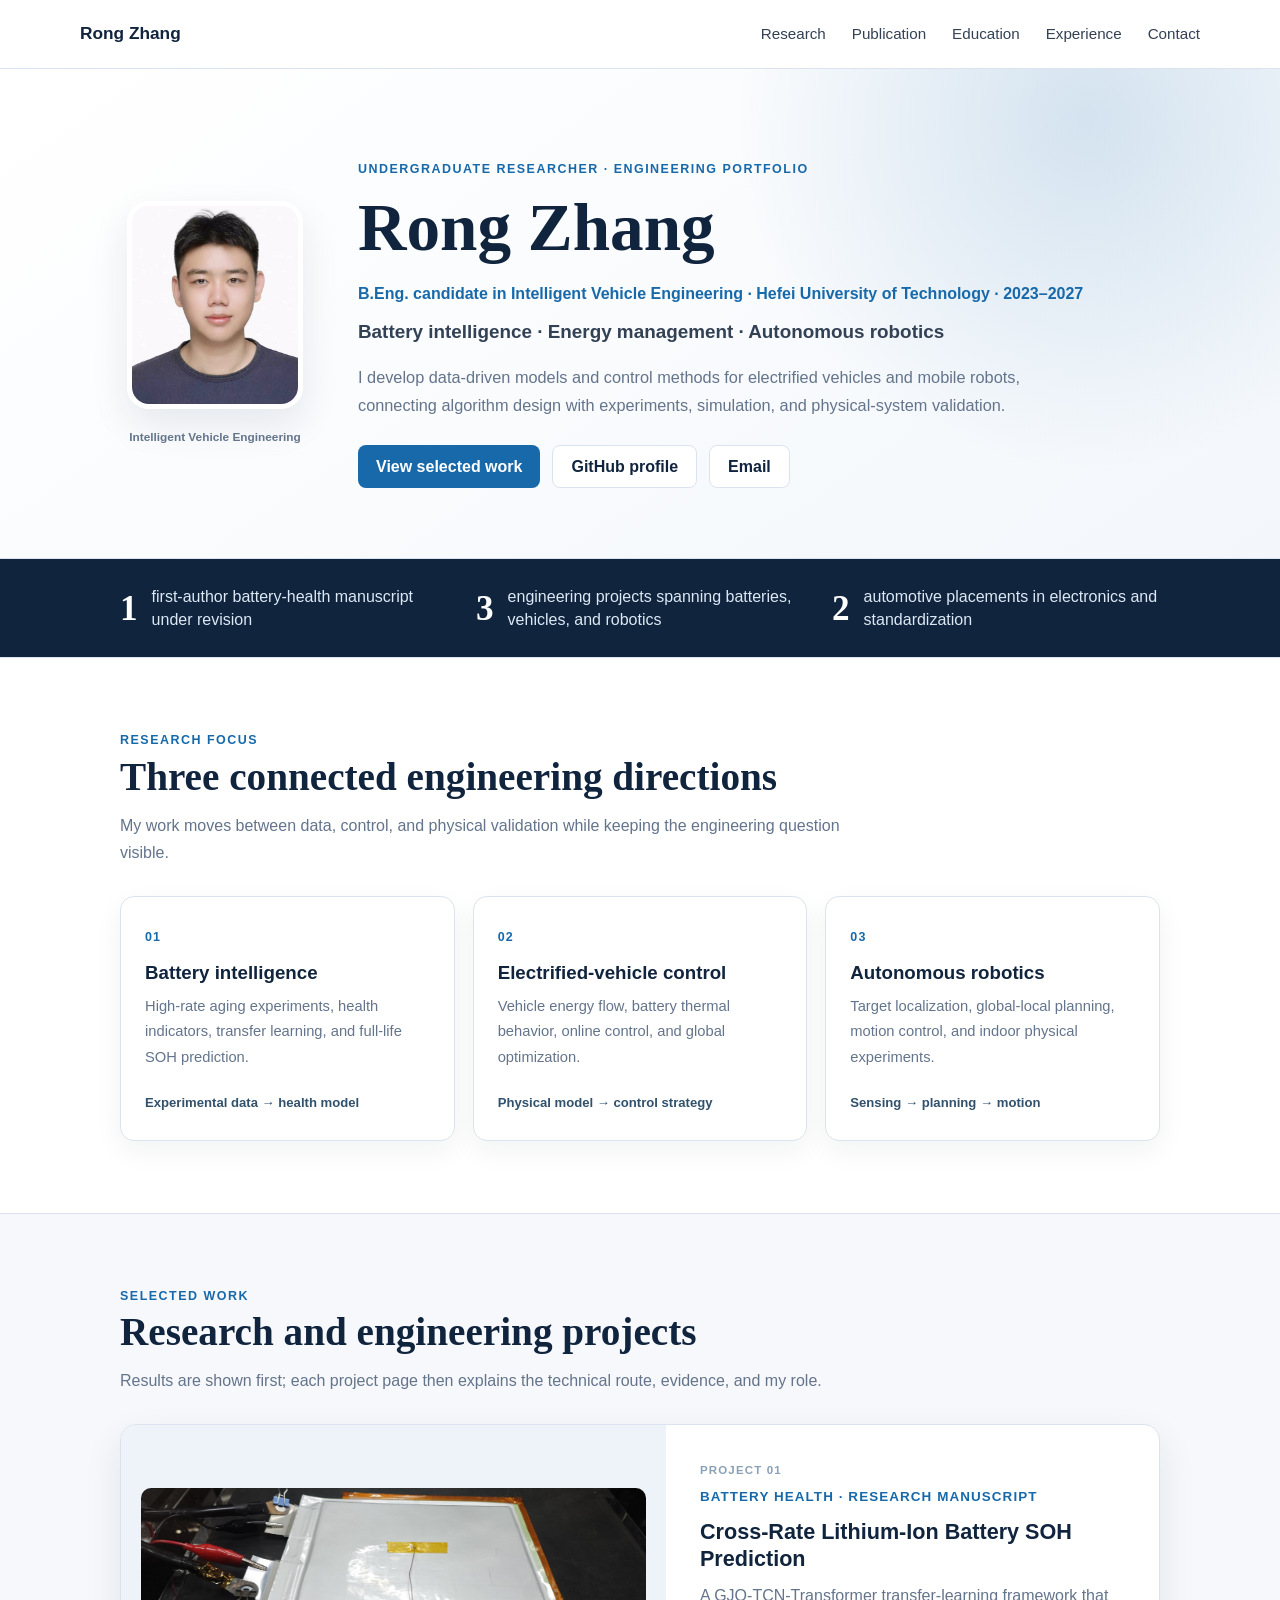
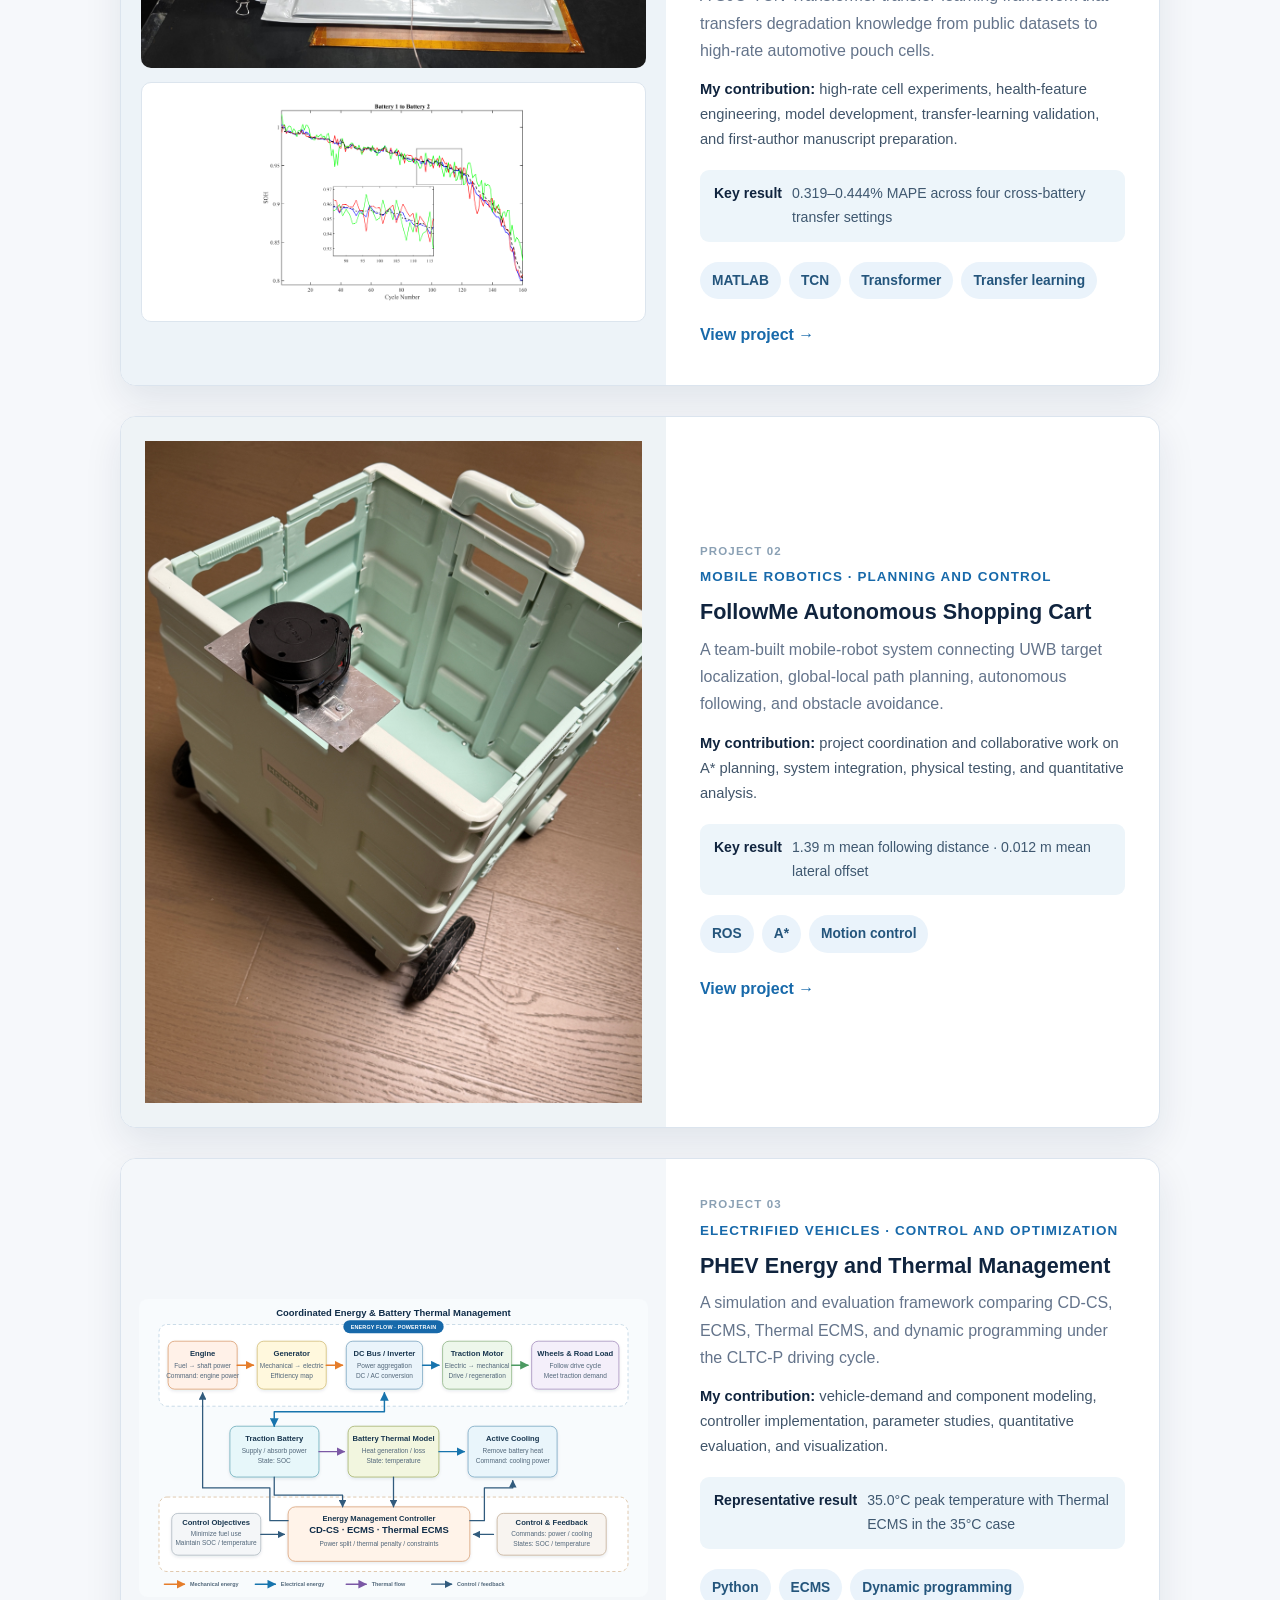
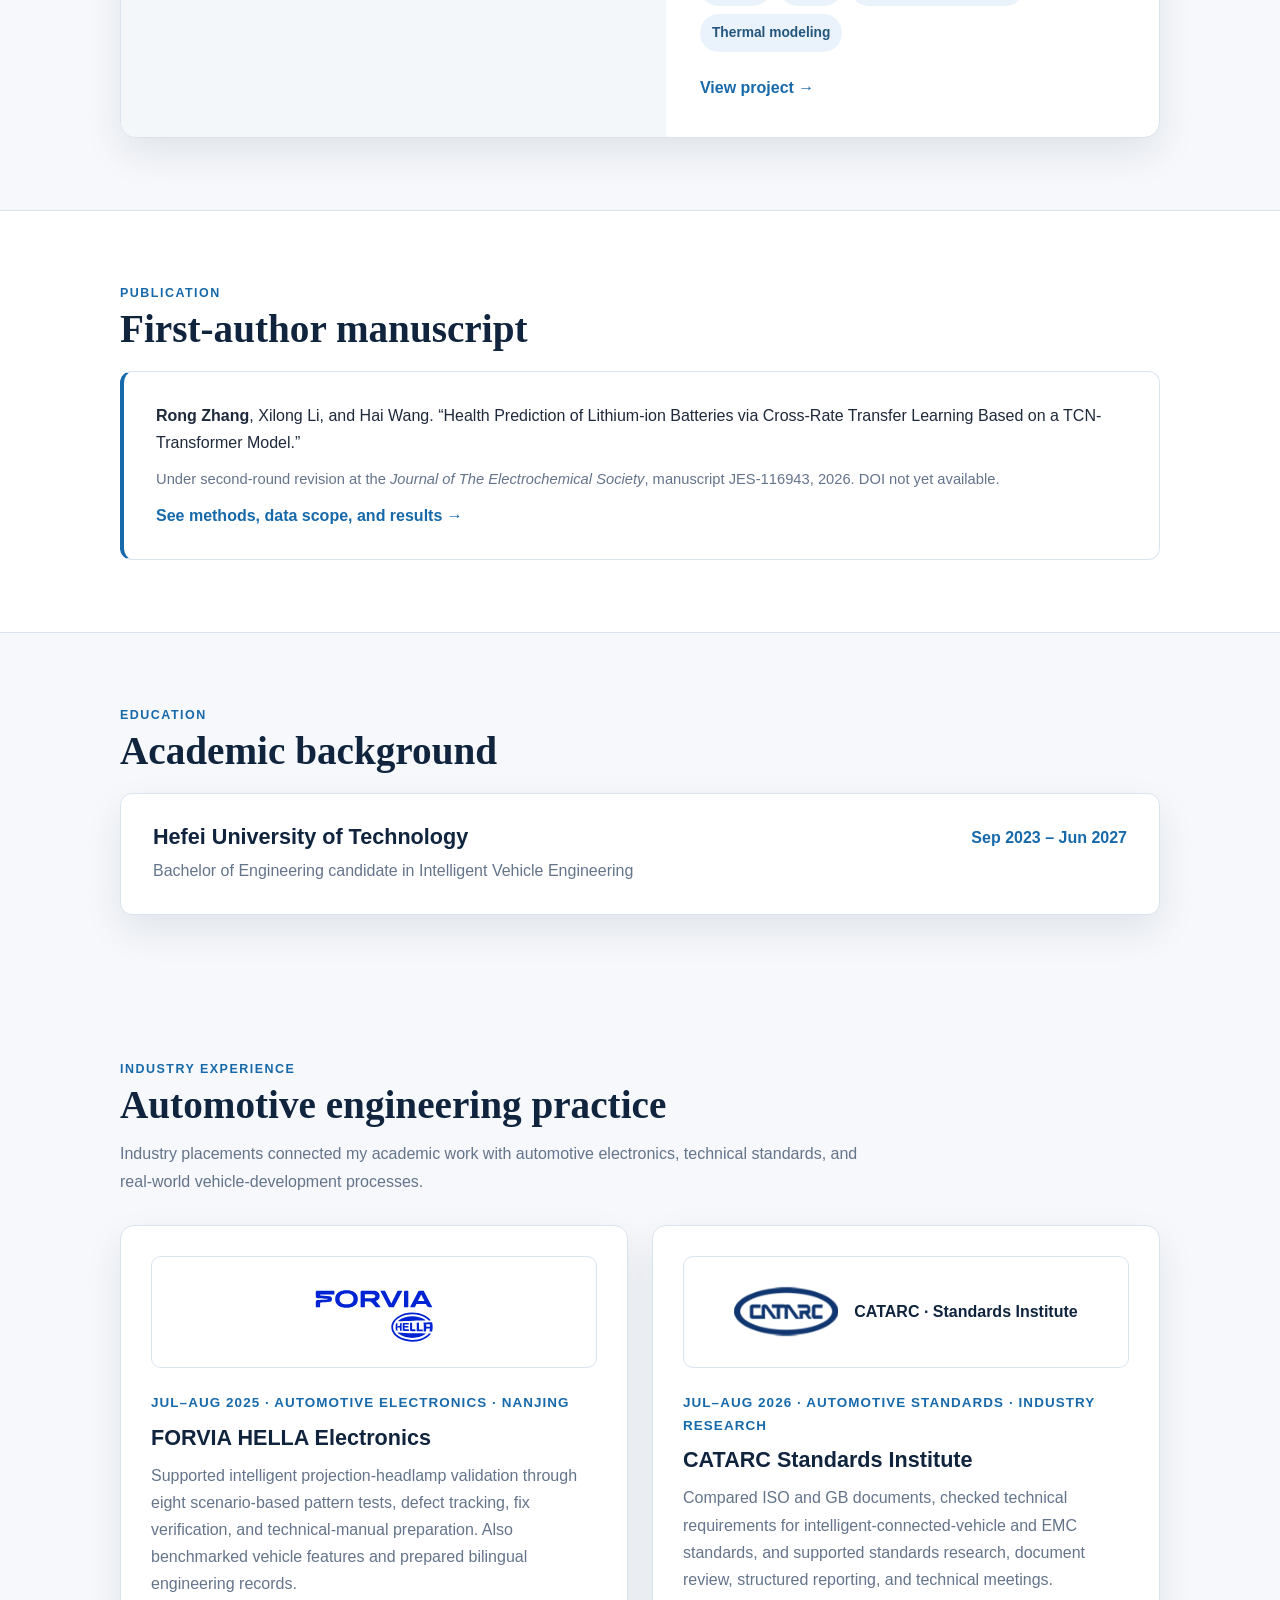
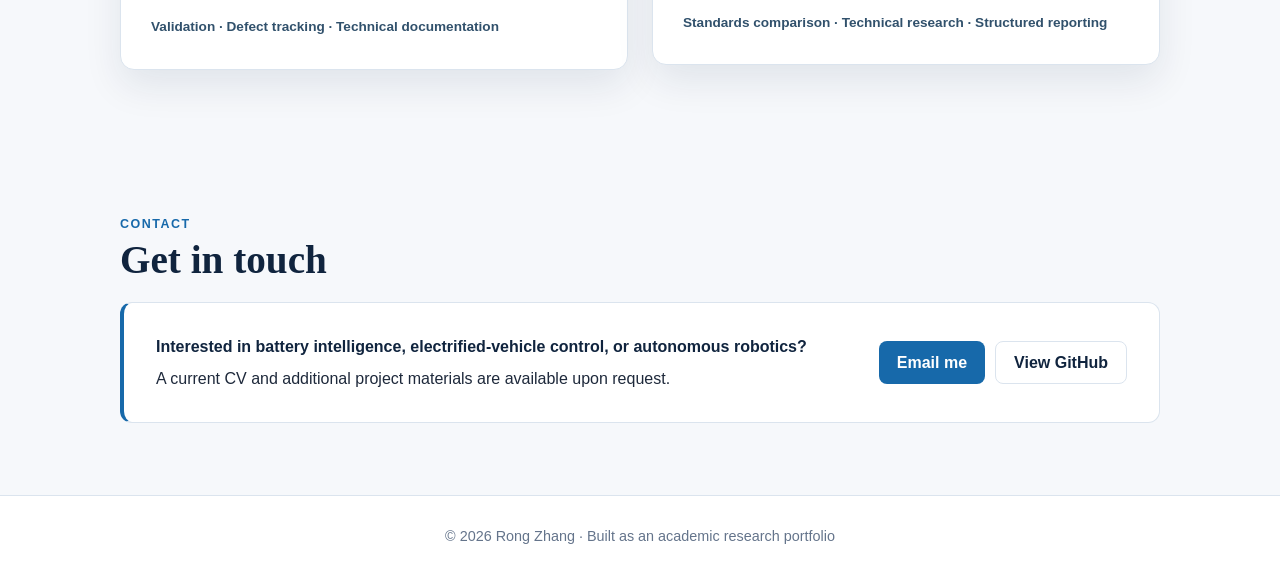
==== commit 003cf644: "Remove internship visit photo" ====
--- a/index.html
+++ b/index.html
@@ -190,10 +190,6 @@
             <p>Compared ISO and GB documents, checked technical requirements for intelligent-connected-vehicle and EMC standards, and supported standards research, document review, structured reporting, and technical meetings.</p>
             <p class="experience-focus">Standards comparison · Technical research · Structured reporting</p>
 
-            <figure class="experience-card-photo">
-              <img src="assets/automotive-industry-visit.jpg" alt="Automotive industry visit at Great Wall Motor during the CATARC internship">
-              <figcaption>Industry visit at Great Wall Motor during the CATARC internship.</figcaption>
-            </figure>
           </article>
         </div>
       </div>
--- a/styles.css
+++ b/styles.css
@@ -213,17 +213,6 @@
 }
 
 .catarc-logo { width: 104px; object-fit: contain; }
-
-.experience-card-photo {
-  margin: 22px 0 0;
-  overflow: hidden;
-  border: 1px solid var(--line);
-  border-radius: 10px;
-  background: #fff;
-}
-
-.experience-card-photo img { display: block; width: 100%; height: auto; }
-.experience-card-photo figcaption { padding: 11px 13px; color: var(--muted); font-size: .84rem; border-top: 1px solid var(--line); }
 
 .publication, .contact-panel, .detail-panel {
   padding: 30px 32px;
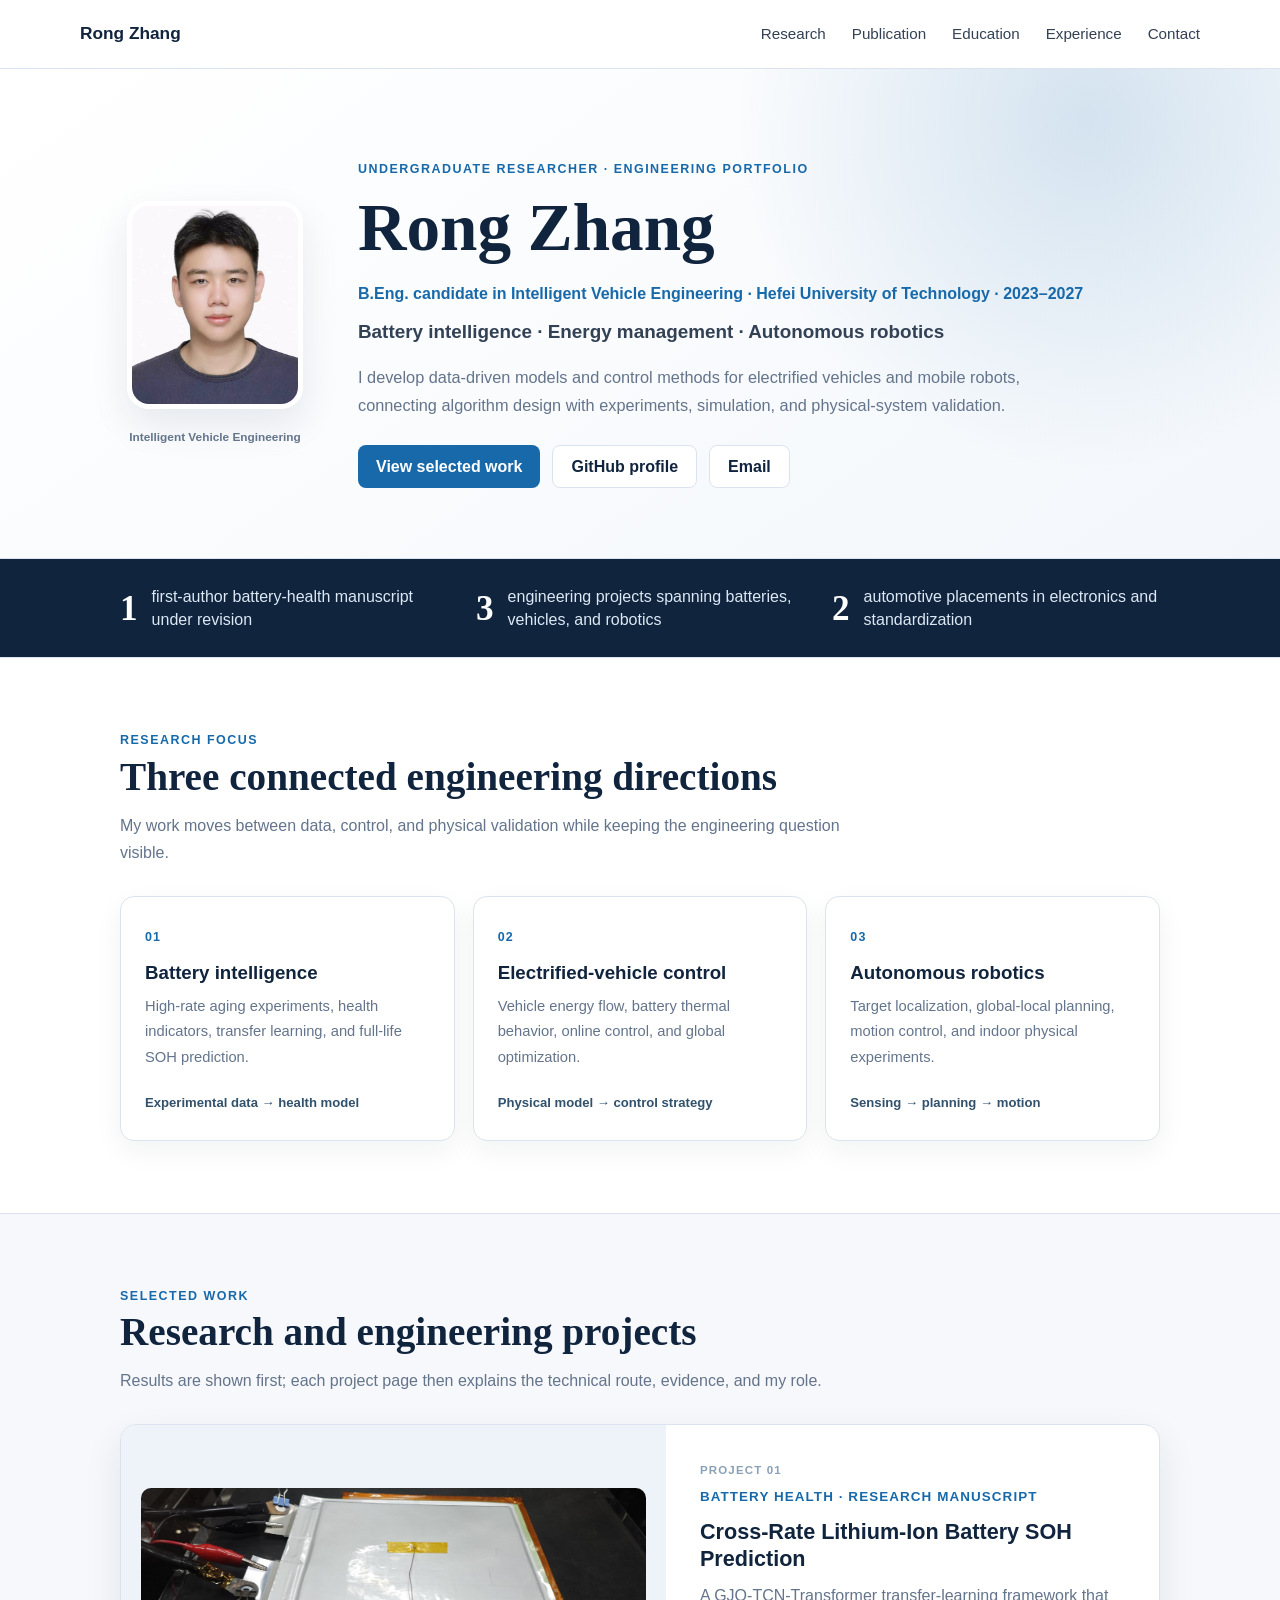
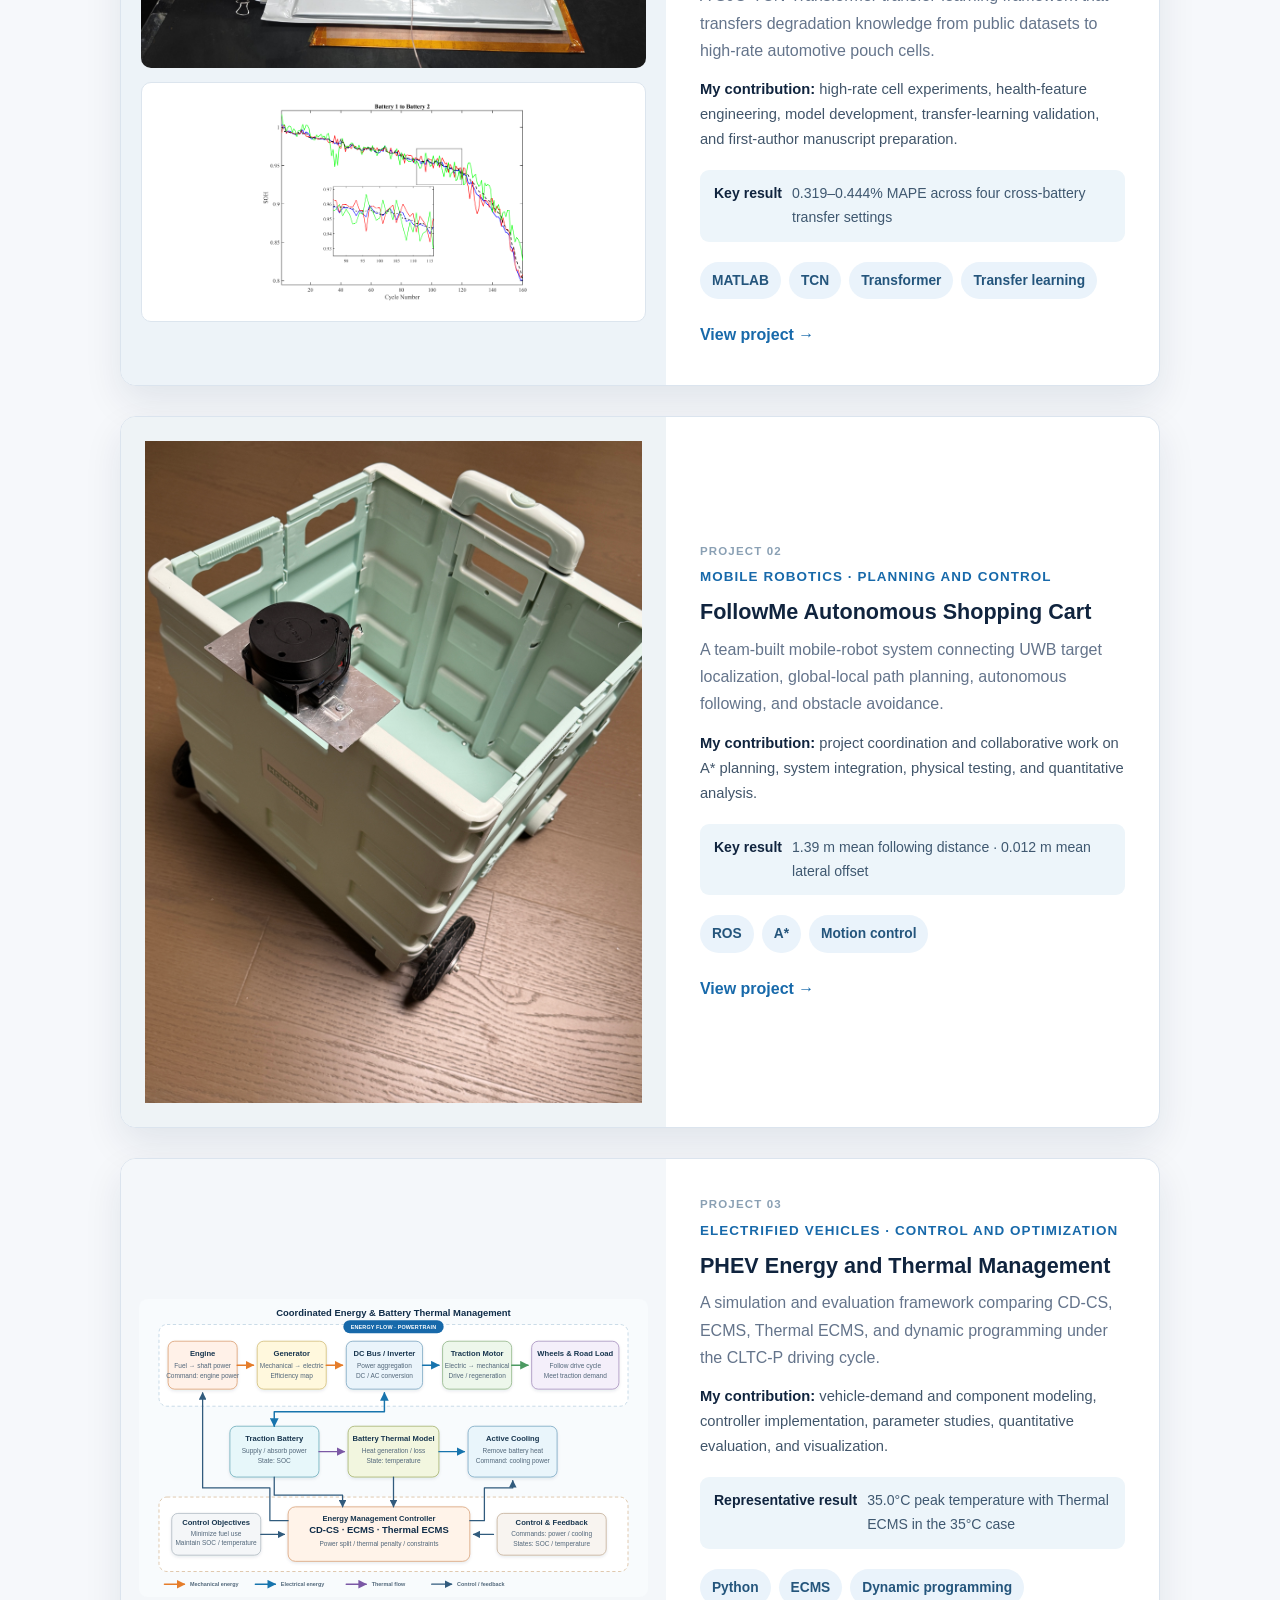
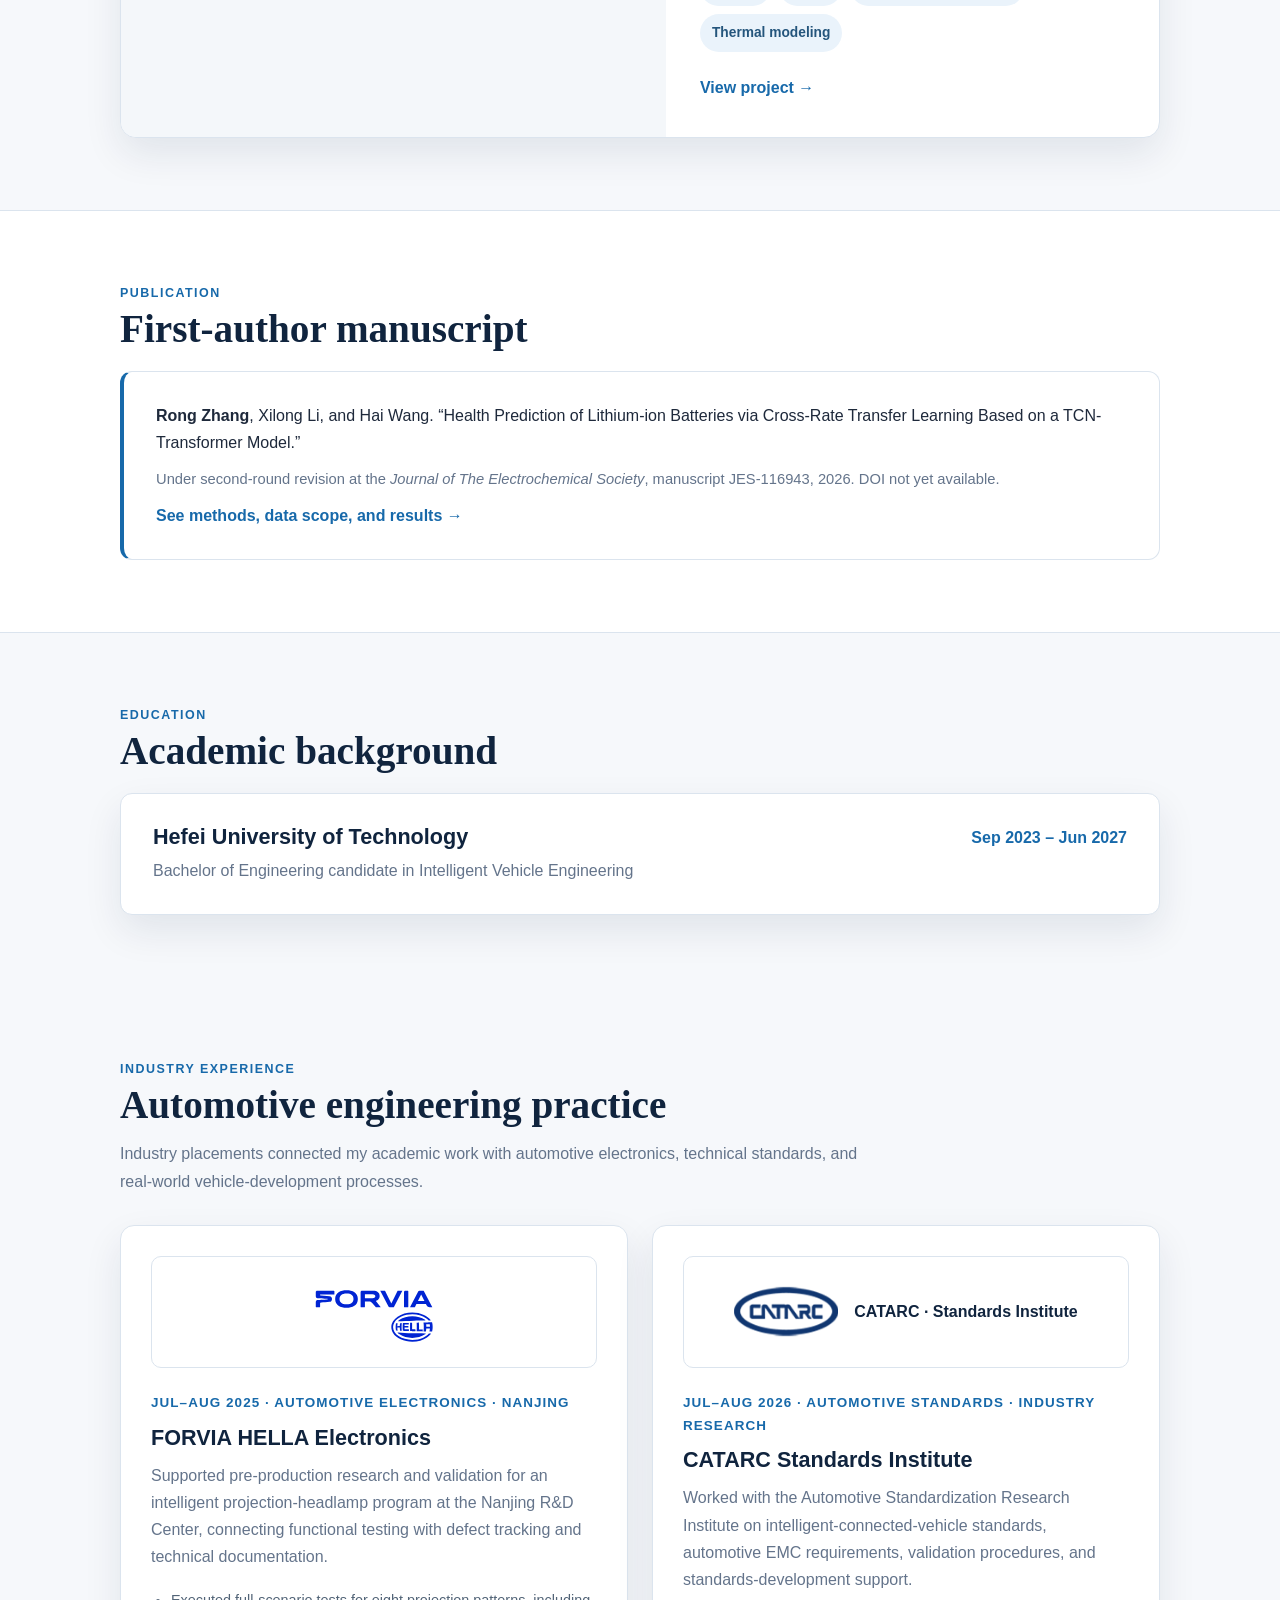
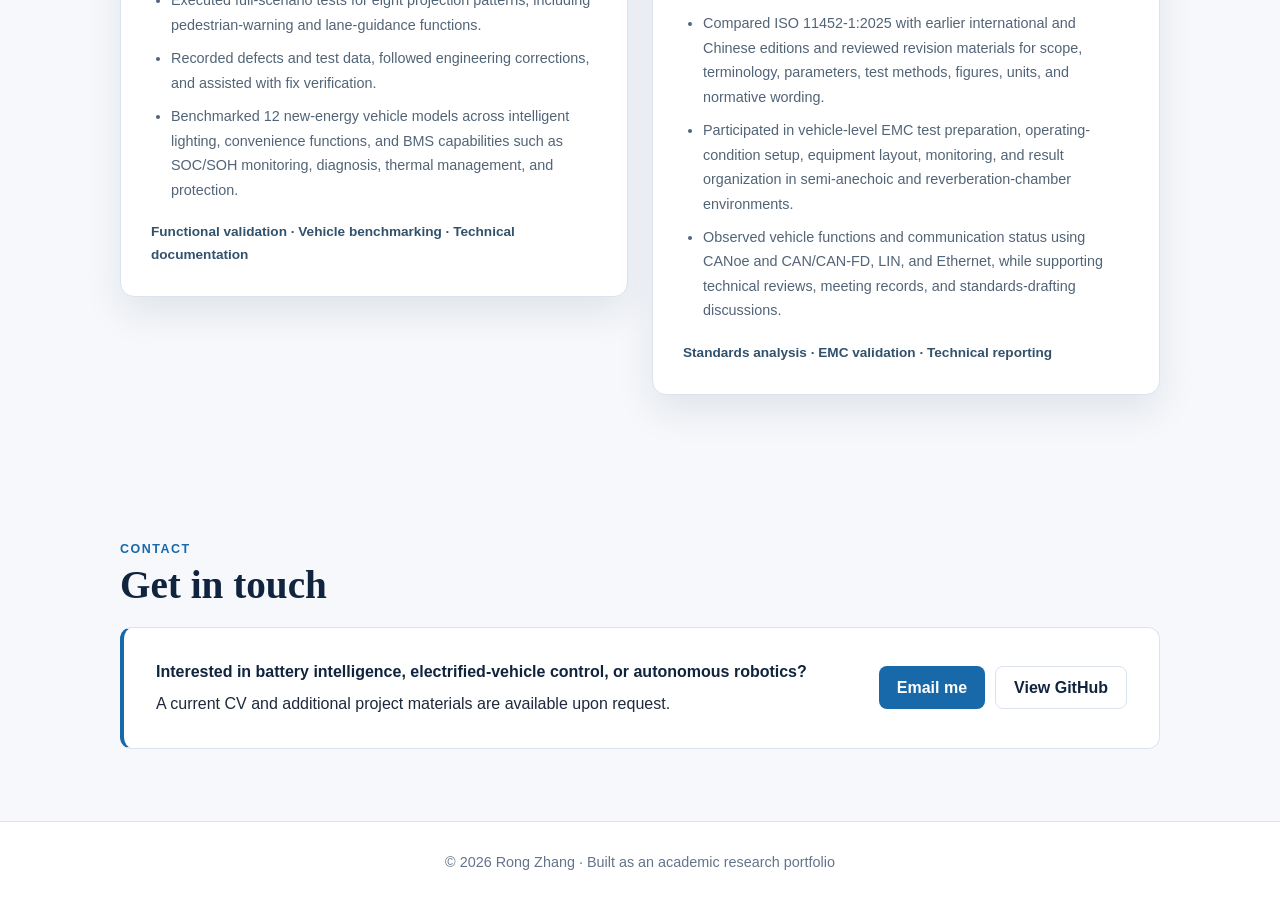
==== commit 986f16f1: "Expand internship experience details" ====
--- a/index.html
+++ b/index.html
@@ -176,8 +176,13 @@
             </div>
             <div class="project-meta">Jul–Aug 2025 · Automotive electronics · Nanjing</div>
             <h3>FORVIA HELLA Electronics</h3>
-            <p>Supported intelligent projection-headlamp validation through eight scenario-based pattern tests, defect tracking, fix verification, and technical-manual preparation. Also benchmarked vehicle features and prepared bilingual engineering records.</p>
-            <p class="experience-focus">Validation · Defect tracking · Technical documentation</p>
+            <p>Supported pre-production research and validation for an intelligent projection-headlamp program at the Nanjing R&amp;D Center, connecting functional testing with defect tracking and technical documentation.</p>
+            <ul class="experience-details">
+              <li>Executed full-scenario tests for eight projection patterns, including pedestrian-warning and lane-guidance functions.</li>
+              <li>Recorded defects and test data, followed engineering corrections, and assisted with fix verification.</li>
+              <li>Benchmarked 12 new-energy vehicle models across intelligent lighting, convenience functions, and BMS capabilities such as SOC/SOH monitoring, diagnosis, thermal management, and protection.</li>
+            </ul>
+            <p class="experience-focus">Functional validation · Vehicle benchmarking · Technical documentation</p>
           </article>
 
           <article class="experience-card">
@@ -187,8 +192,13 @@
             </div>
             <div class="project-meta">Jul–Aug 2026 · Automotive standards · Industry research</div>
             <h3>CATARC Standards Institute</h3>
-            <p>Compared ISO and GB documents, checked technical requirements for intelligent-connected-vehicle and EMC standards, and supported standards research, document review, structured reporting, and technical meetings.</p>
-            <p class="experience-focus">Standards comparison · Technical research · Structured reporting</p>
+            <p>Worked with the Automotive Standardization Research Institute on intelligent-connected-vehicle standards, automotive EMC requirements, validation procedures, and standards-development support.</p>
+            <ul class="experience-details">
+              <li>Compared ISO 11452-1:2025 with earlier international and Chinese editions and reviewed revision materials for scope, terminology, parameters, test methods, figures, units, and normative wording.</li>
+              <li>Participated in vehicle-level EMC test preparation, operating-condition setup, equipment layout, monitoring, and result organization in semi-anechoic and reverberation-chamber environments.</li>
+              <li>Observed vehicle functions and communication status using CANoe and CAN/CAN-FD, LIN, and Ethernet, while supporting technical reviews, meeting records, and standards-drafting discussions.</li>
+            </ul>
+            <p class="experience-focus">Standards analysis · EMC validation · Technical reporting</p>
 
           </article>
         </div>
--- a/styles.css
+++ b/styles.css
@@ -188,6 +188,8 @@
 }
 
 .experience-card p { margin: 0; color: var(--muted); }
+.experience-details { margin: 18px 0 0; padding-left: 20px; color: #526477; font-size: .9rem; }
+.experience-details li + li { margin-top: 9px; }
 .experience-card .experience-focus { margin-top: 18px; color: #31516c; font-size: .85rem; font-weight: 700; }
 
 .experience-logo-wrap {
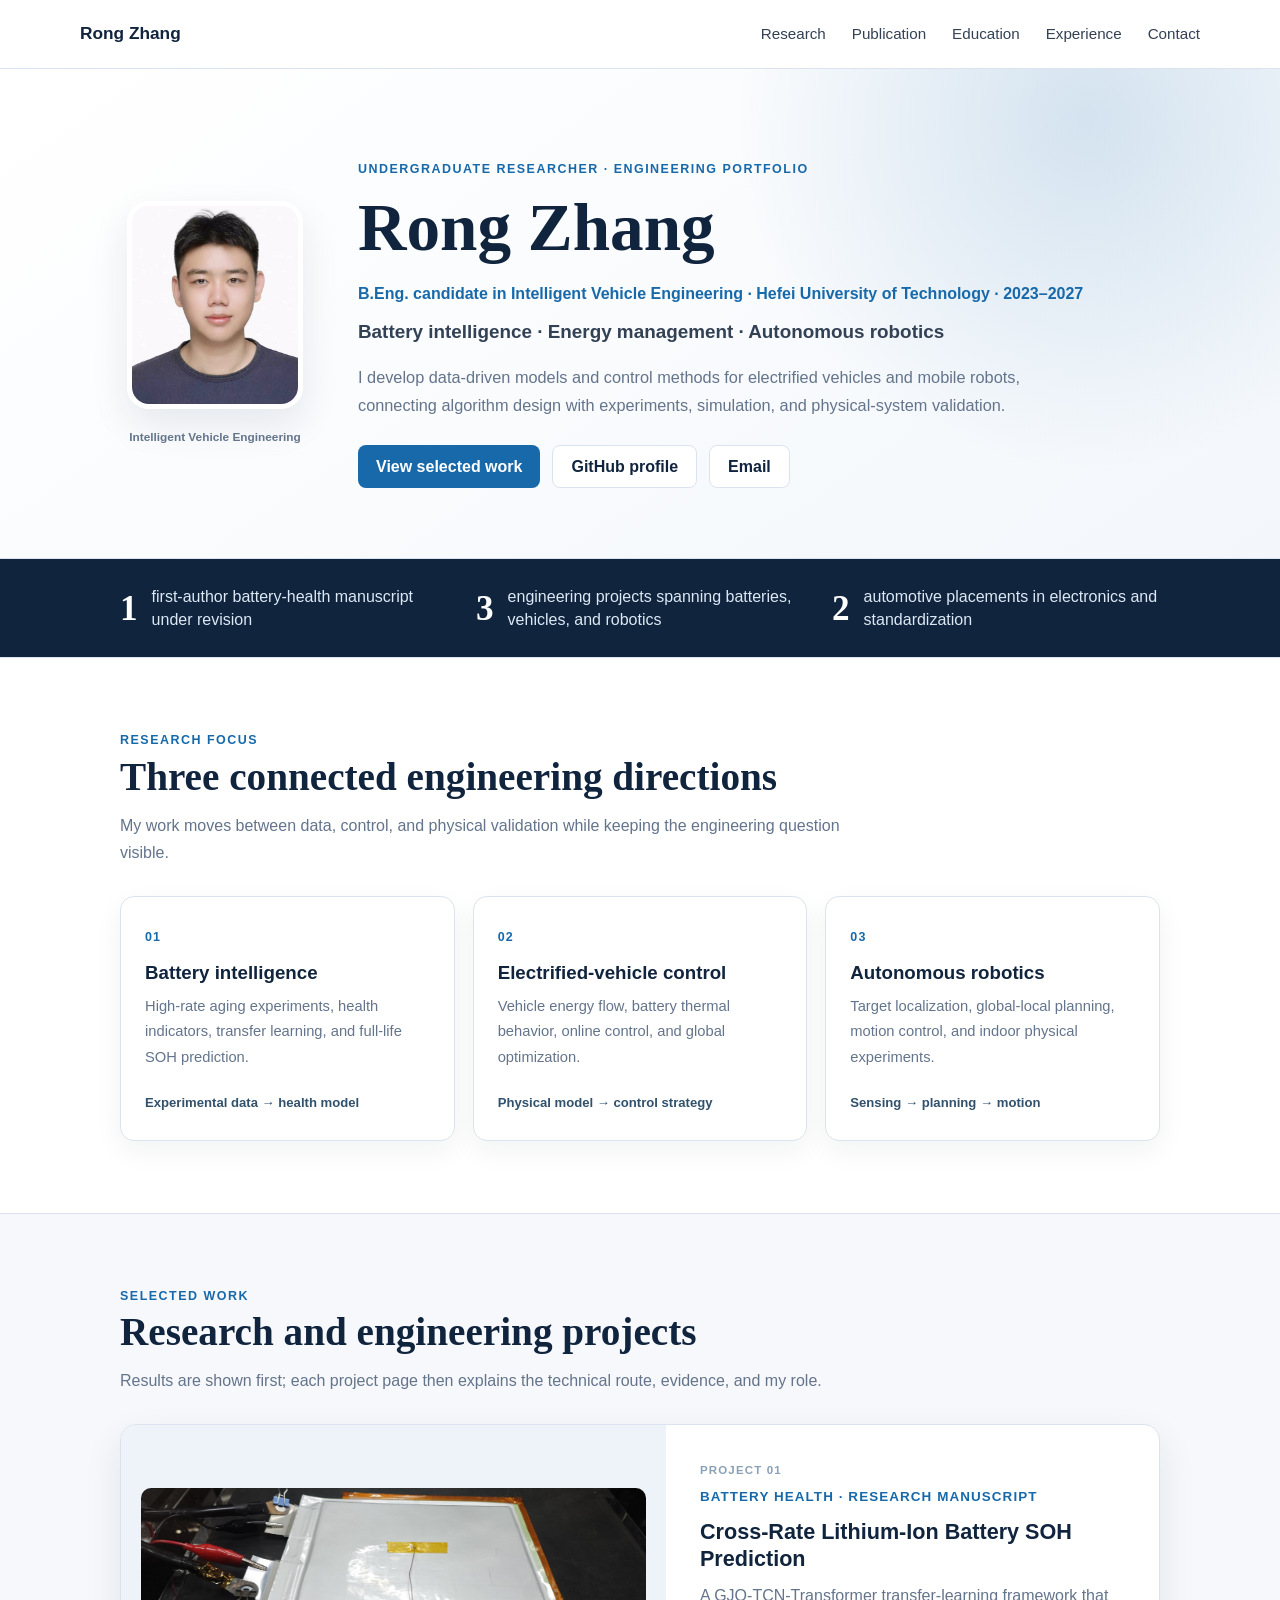
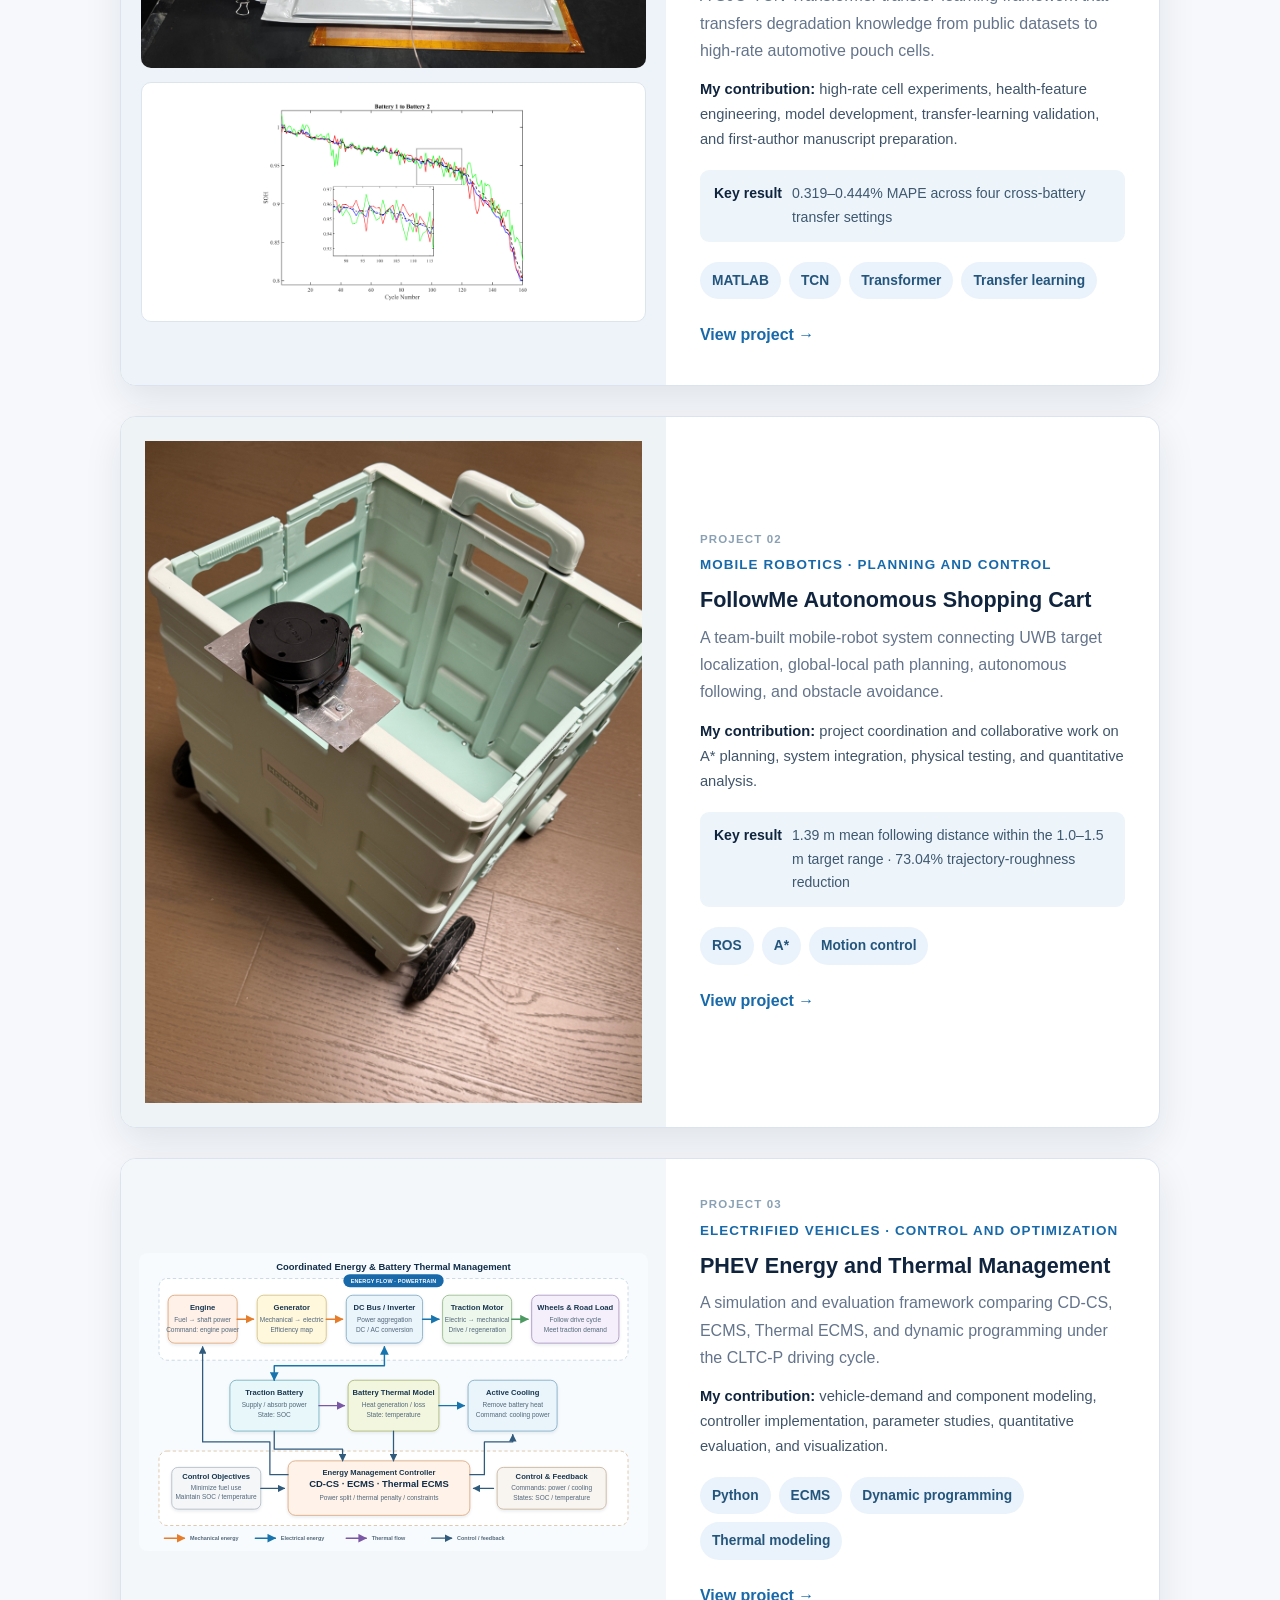
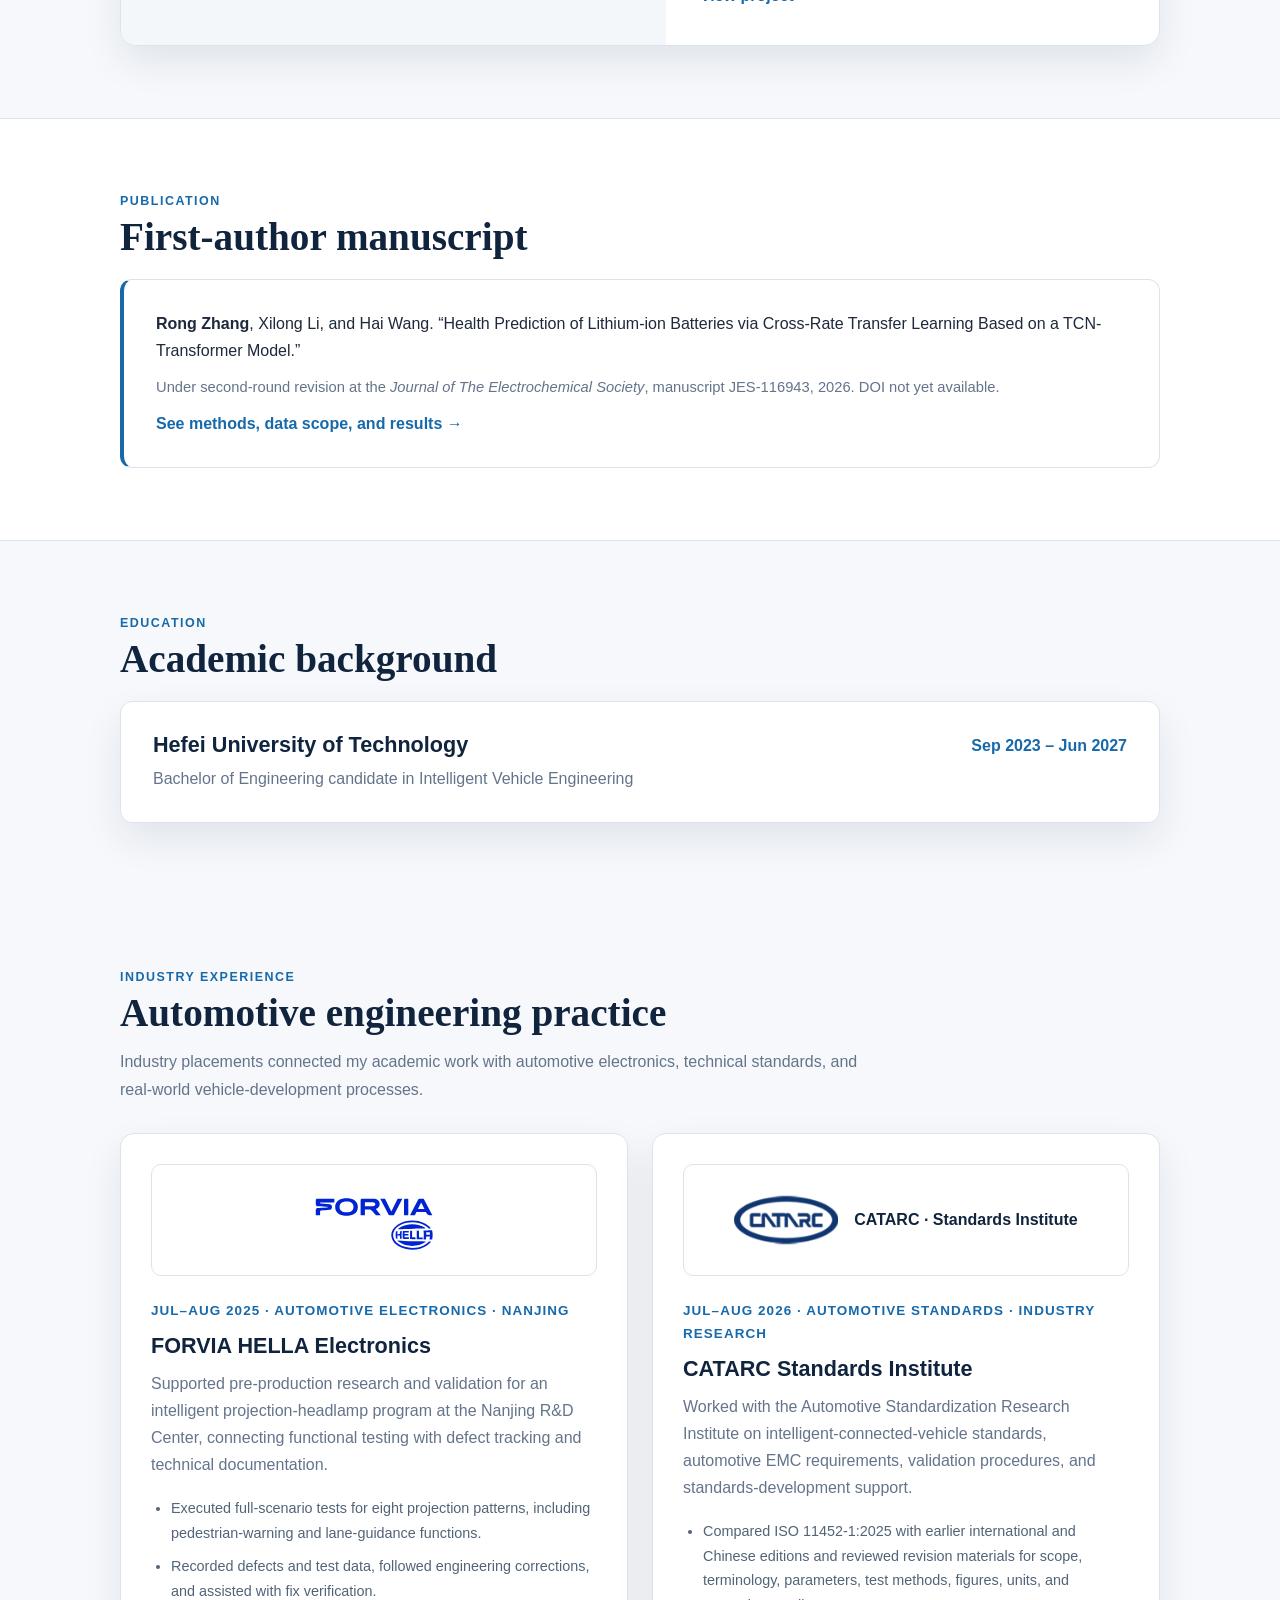
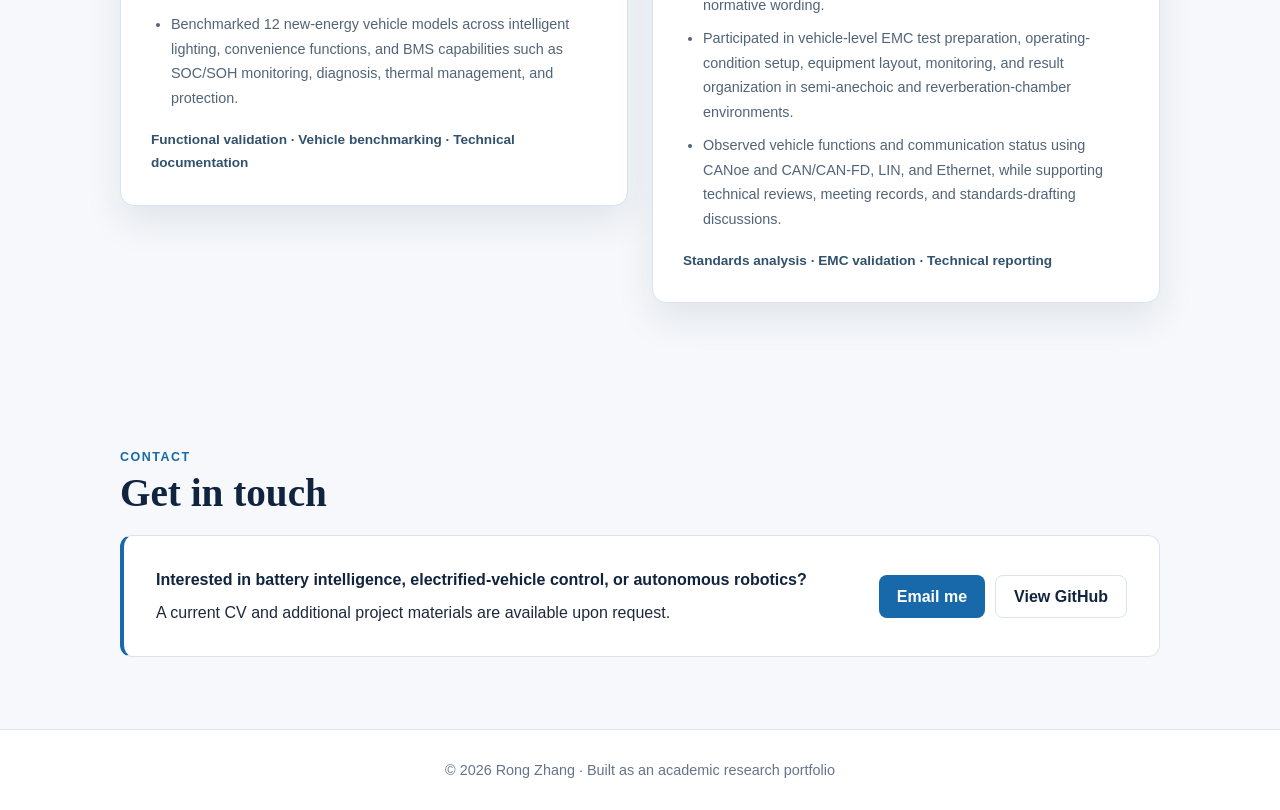
==== commit 5bbae61d: "Simplify project cover results" ====
--- a/index.html
+++ b/index.html
@@ -103,7 +103,7 @@
               <h3>FollowMe Autonomous Shopping Cart</h3>
               <p>A team-built mobile-robot system connecting UWB target localization, global-local path planning, autonomous following, and obstacle avoidance.</p>
               <p class="contribution"><strong>My contribution:</strong> project coordination and collaborative work on A* planning, system integration, physical testing, and quantitative analysis.</p>
-              <p class="project-result"><strong>Key result</strong><span>1.39 m mean following distance · 0.012 m mean lateral offset</span></p>
+              <p class="project-result"><strong>Key result</strong><span>1.39 m mean following distance within the 1.0–1.5 m target range · 73.04% trajectory-roughness reduction</span></p>
               <div class="project-tags">
                 <span class="tag">ROS</span>
                 <span class="tag">A*</span>
@@ -123,7 +123,6 @@
               <h3>PHEV Energy and Thermal Management</h3>
               <p>A simulation and evaluation framework comparing CD-CS, ECMS, Thermal ECMS, and dynamic programming under the CLTC-P driving cycle.</p>
               <p class="contribution"><strong>My contribution:</strong> vehicle-demand and component modeling, controller implementation, parameter studies, quantitative evaluation, and visualization.</p>
-              <p class="project-result"><strong>Representative result</strong><span>35.0°C peak temperature with Thermal ECMS in the 35°C case</span></p>
               <div class="project-tags">
                 <span class="tag">Python</span>
                 <span class="tag">ECMS</span>
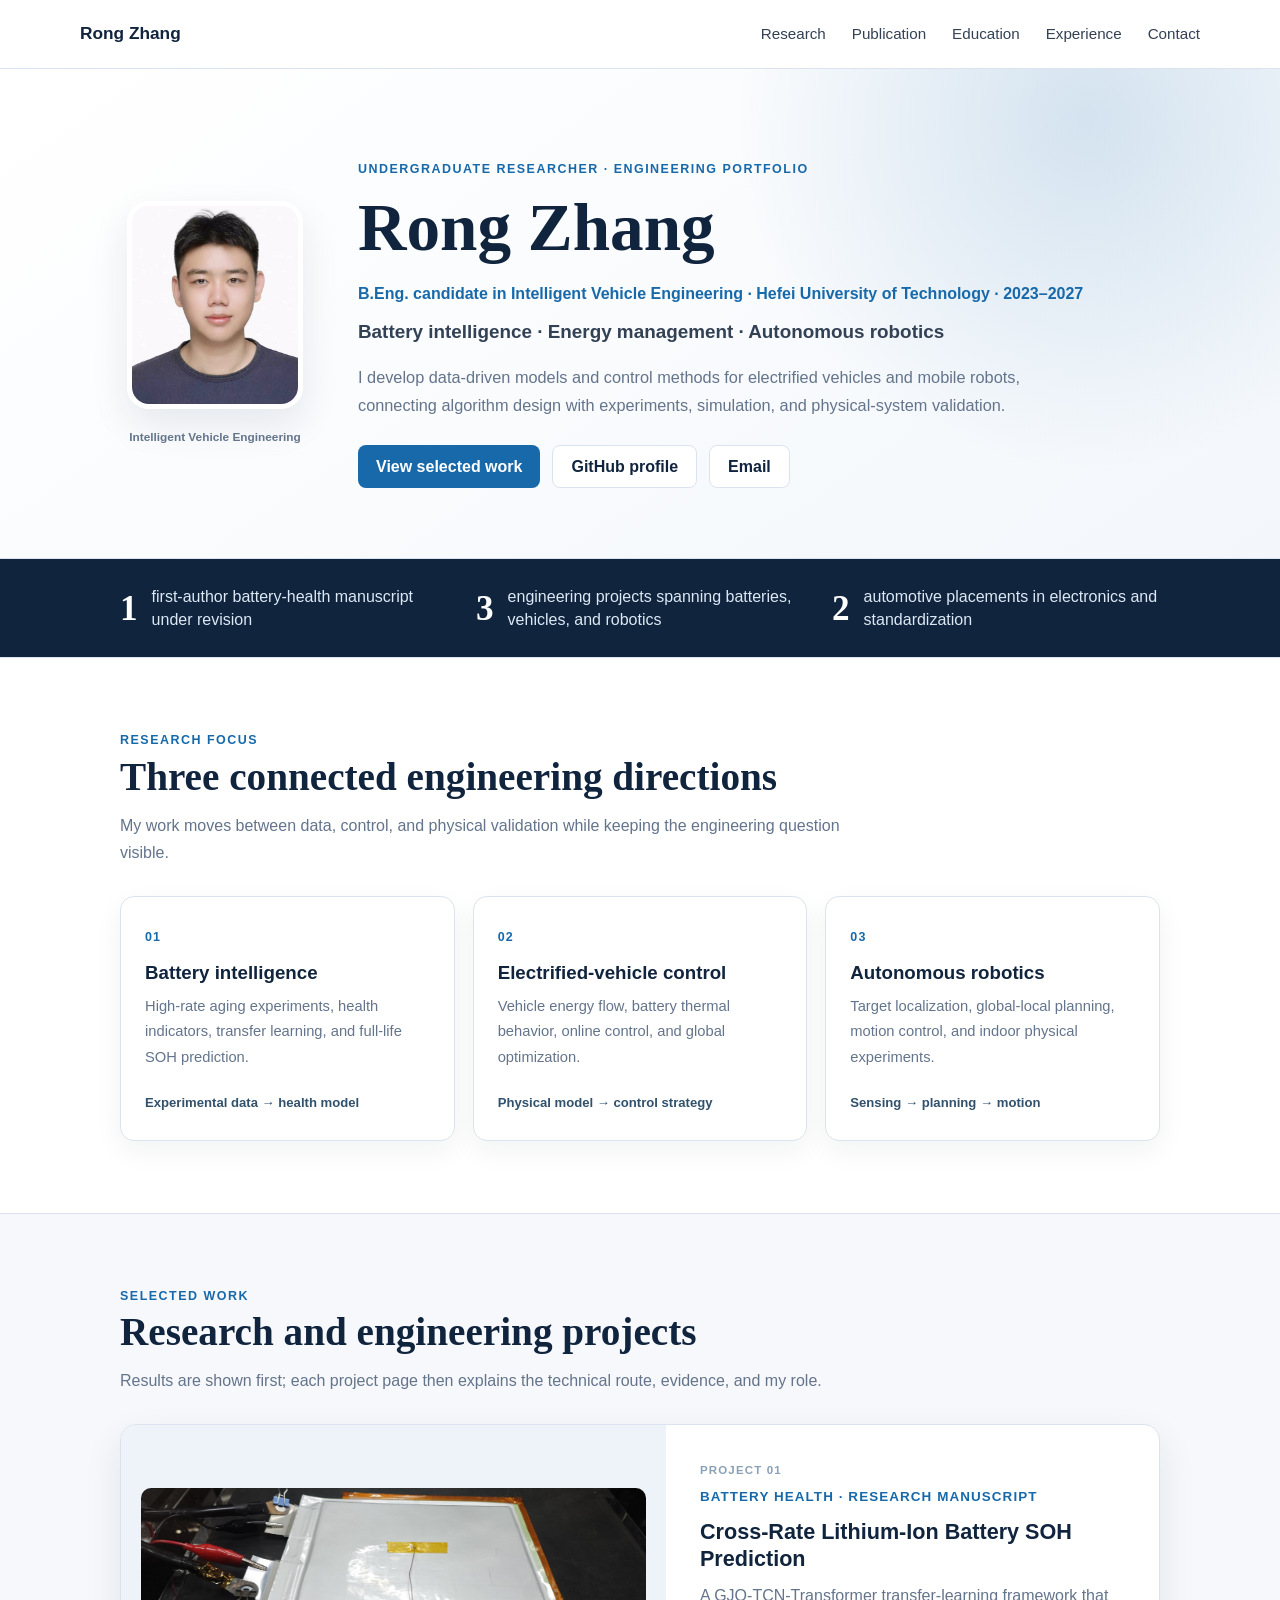
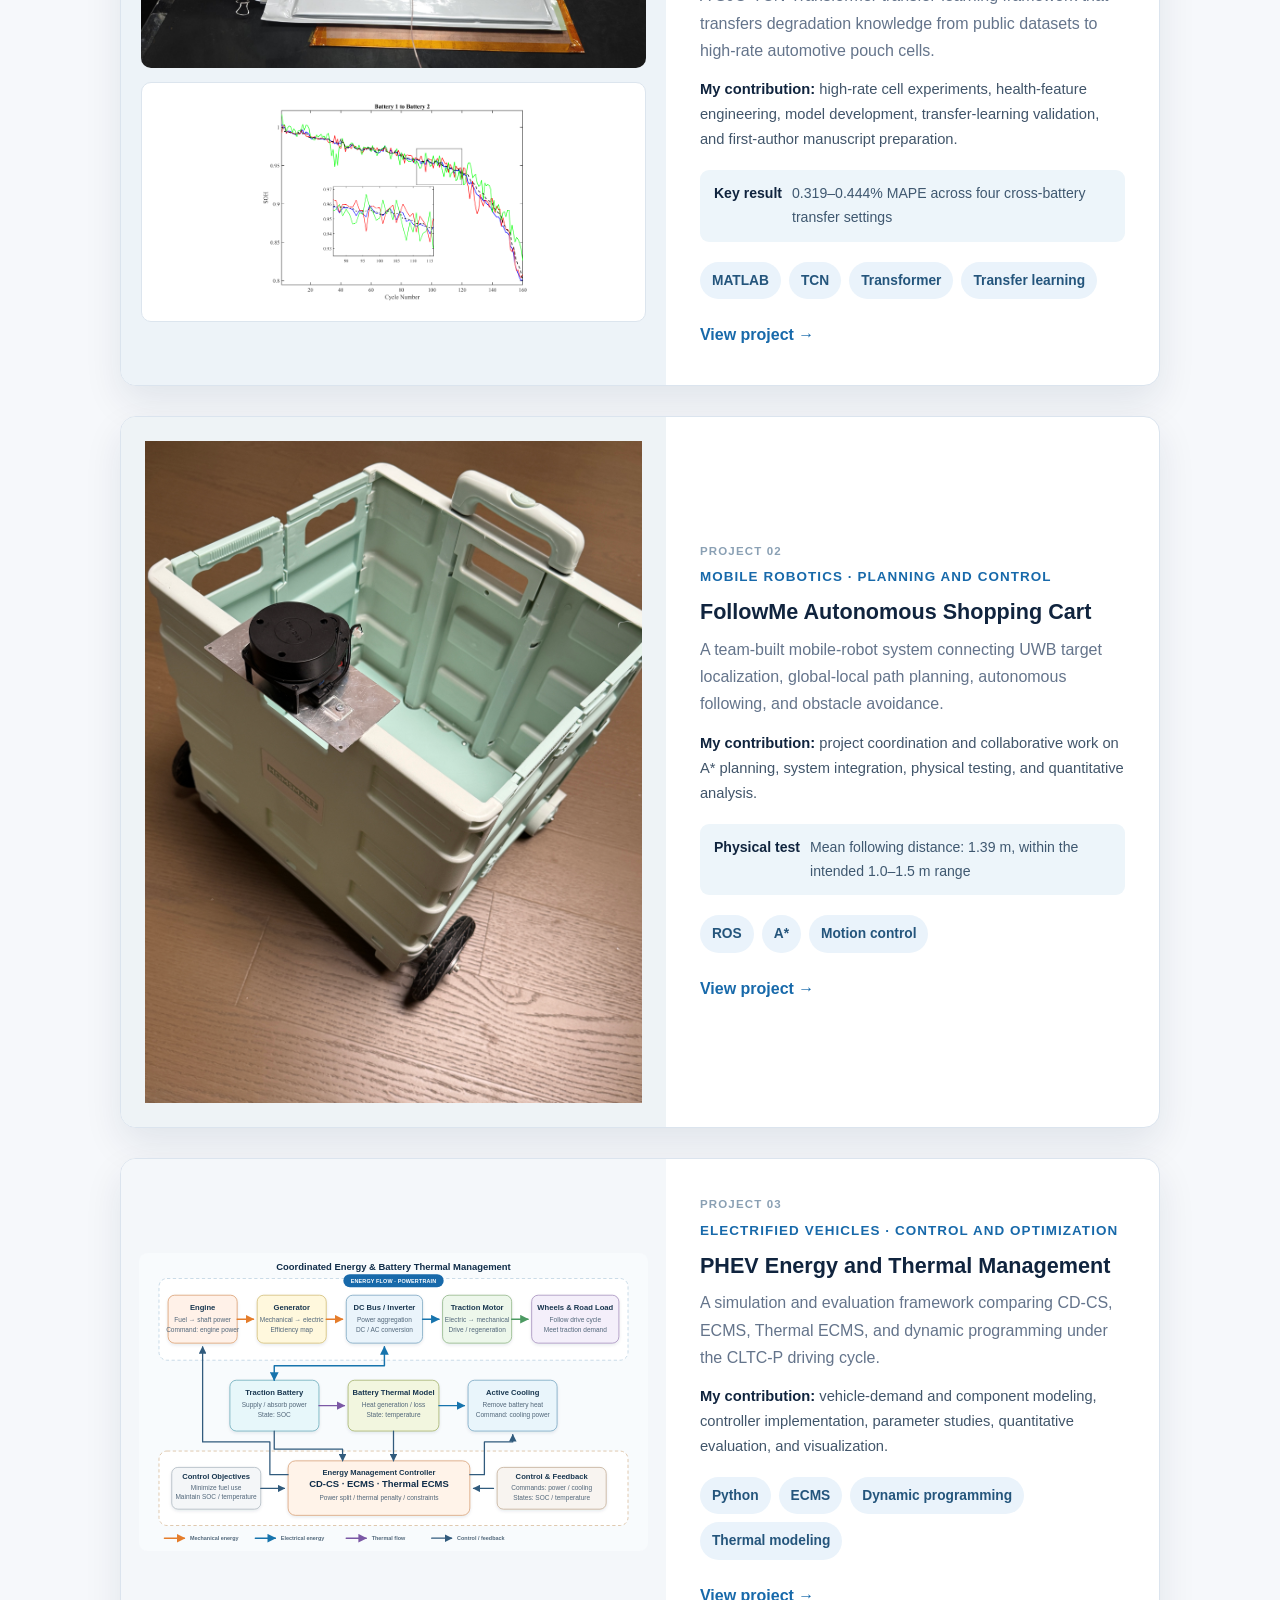
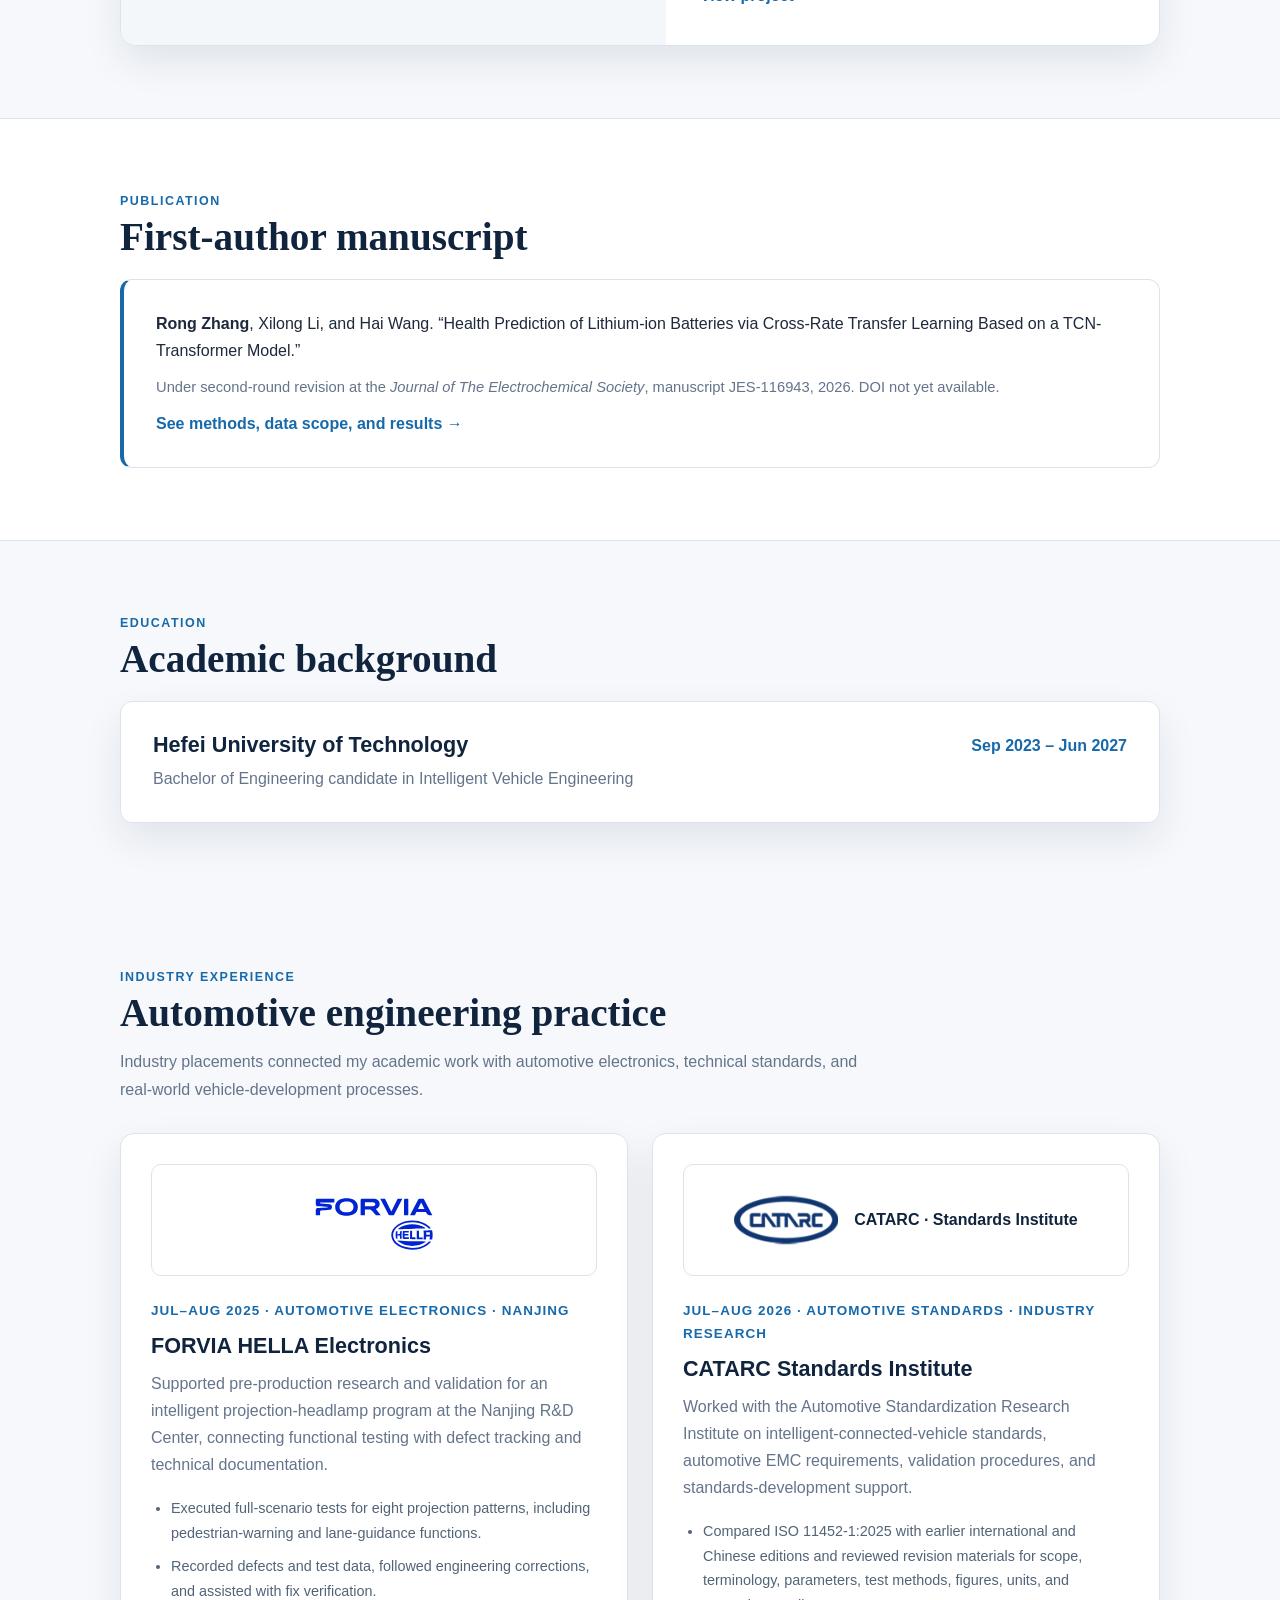
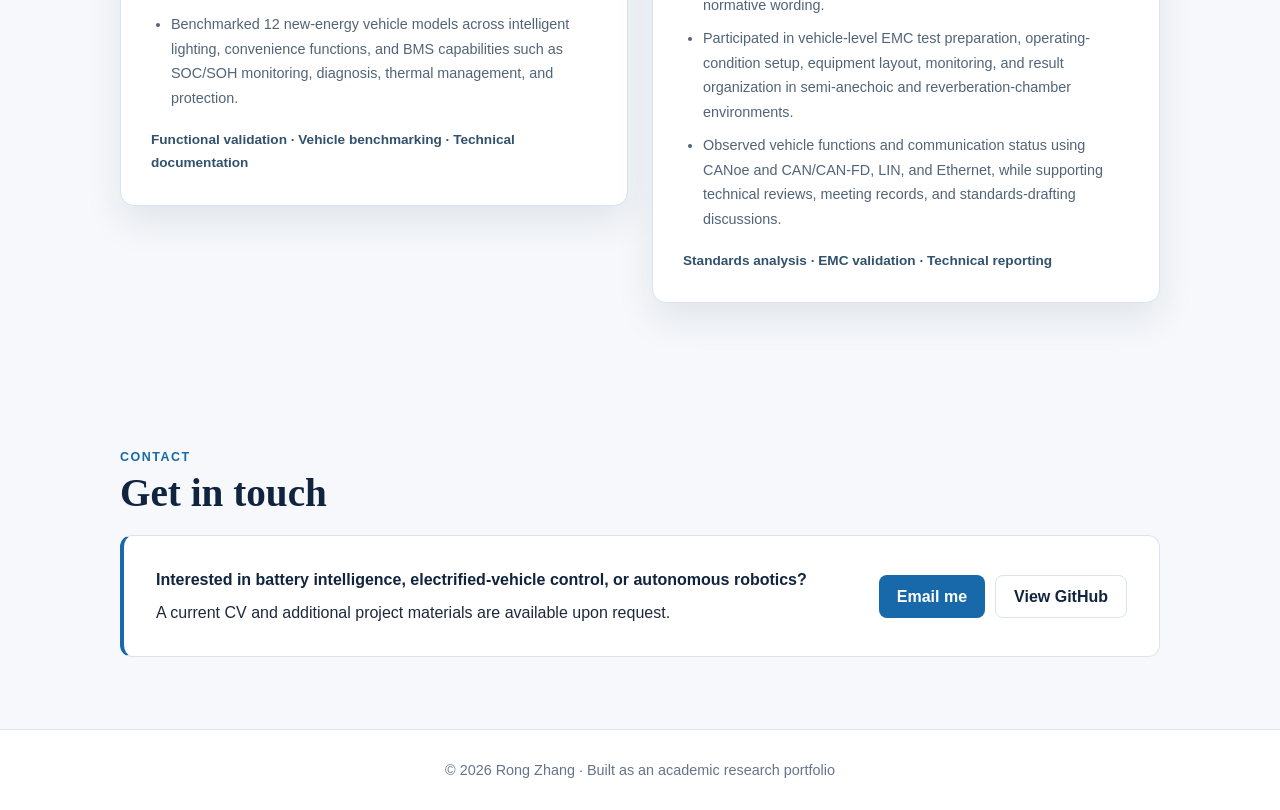
==== commit 293ad094: "Clarify shopping robot cover result" ====
--- a/index.html
+++ b/index.html
@@ -103,7 +103,7 @@
               <h3>FollowMe Autonomous Shopping Cart</h3>
               <p>A team-built mobile-robot system connecting UWB target localization, global-local path planning, autonomous following, and obstacle avoidance.</p>
               <p class="contribution"><strong>My contribution:</strong> project coordination and collaborative work on A* planning, system integration, physical testing, and quantitative analysis.</p>
-              <p class="project-result"><strong>Key result</strong><span>1.39 m mean following distance within the 1.0–1.5 m target range · 73.04% trajectory-roughness reduction</span></p>
+              <p class="project-result"><strong>Physical test</strong><span>Mean following distance: 1.39 m, within the intended 1.0–1.5 m range</span></p>
               <div class="project-tags">
                 <span class="tag">ROS</span>
                 <span class="tag">A*</span>
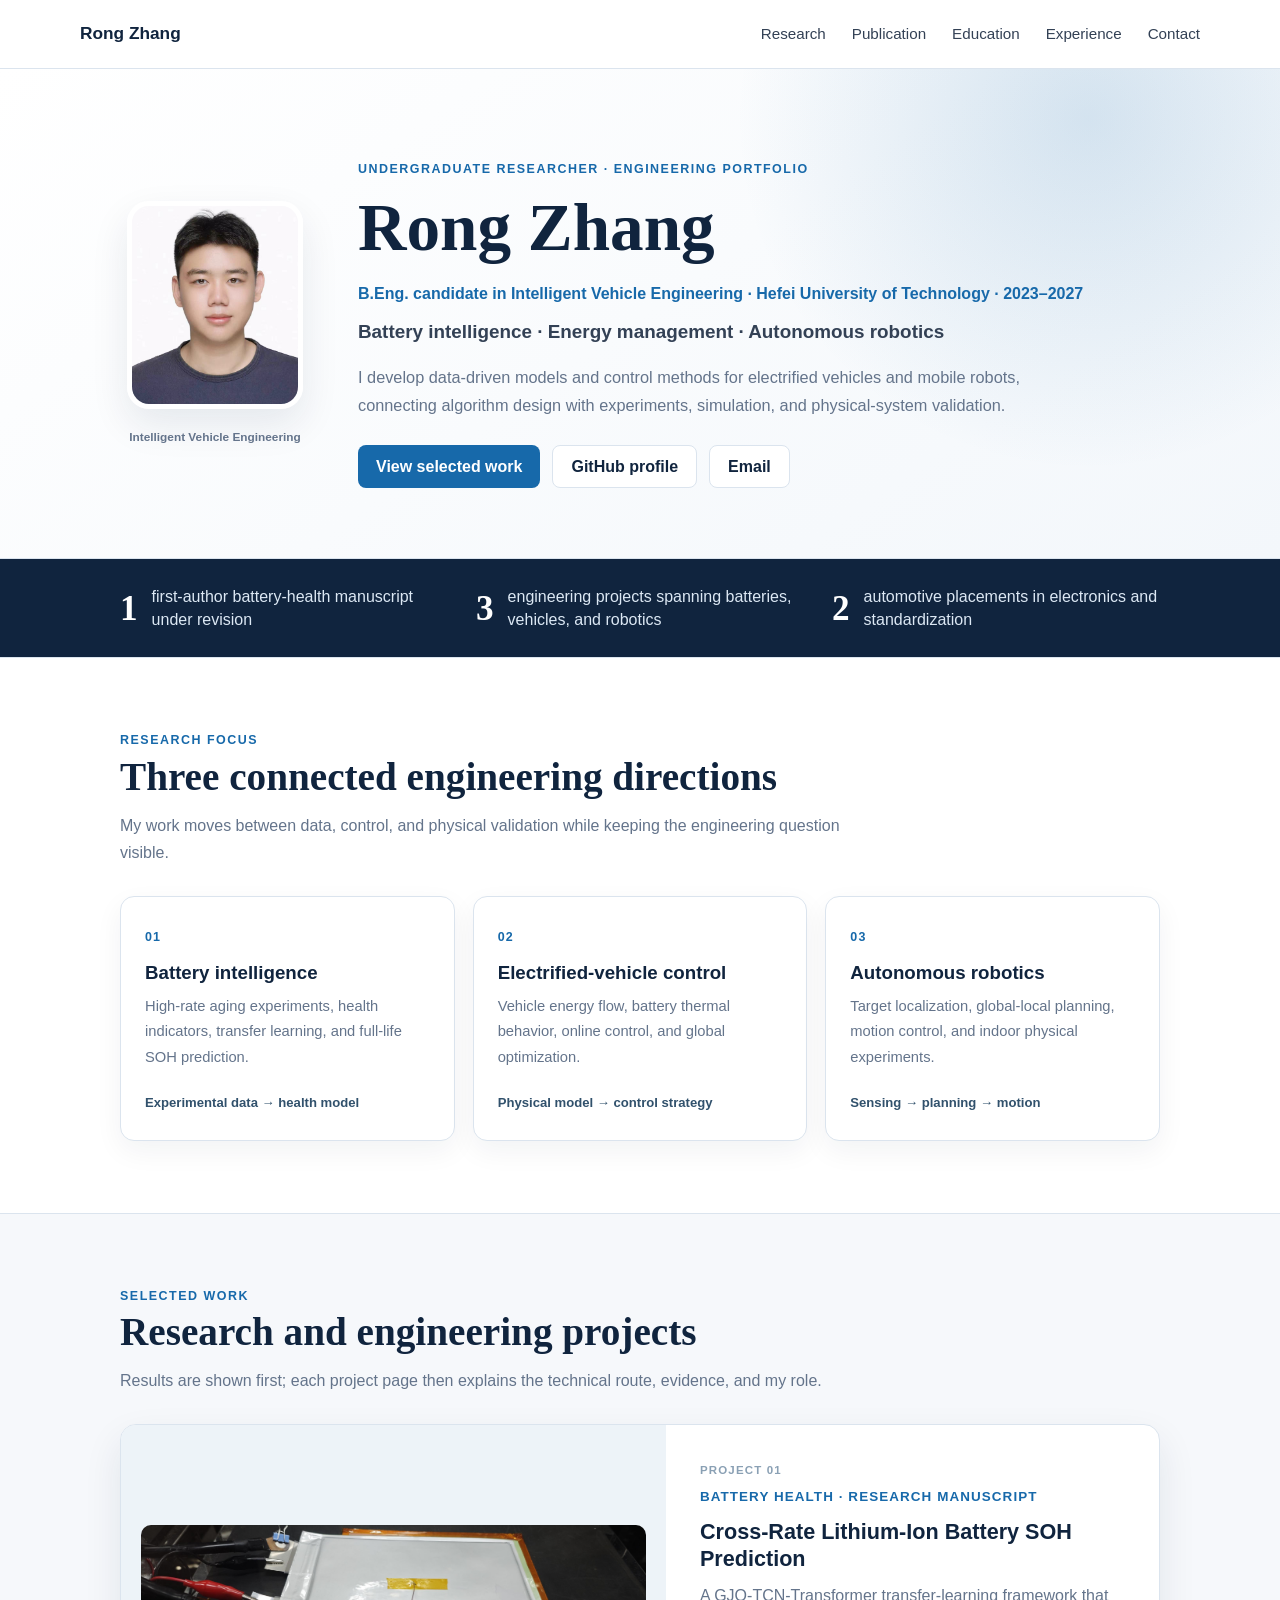
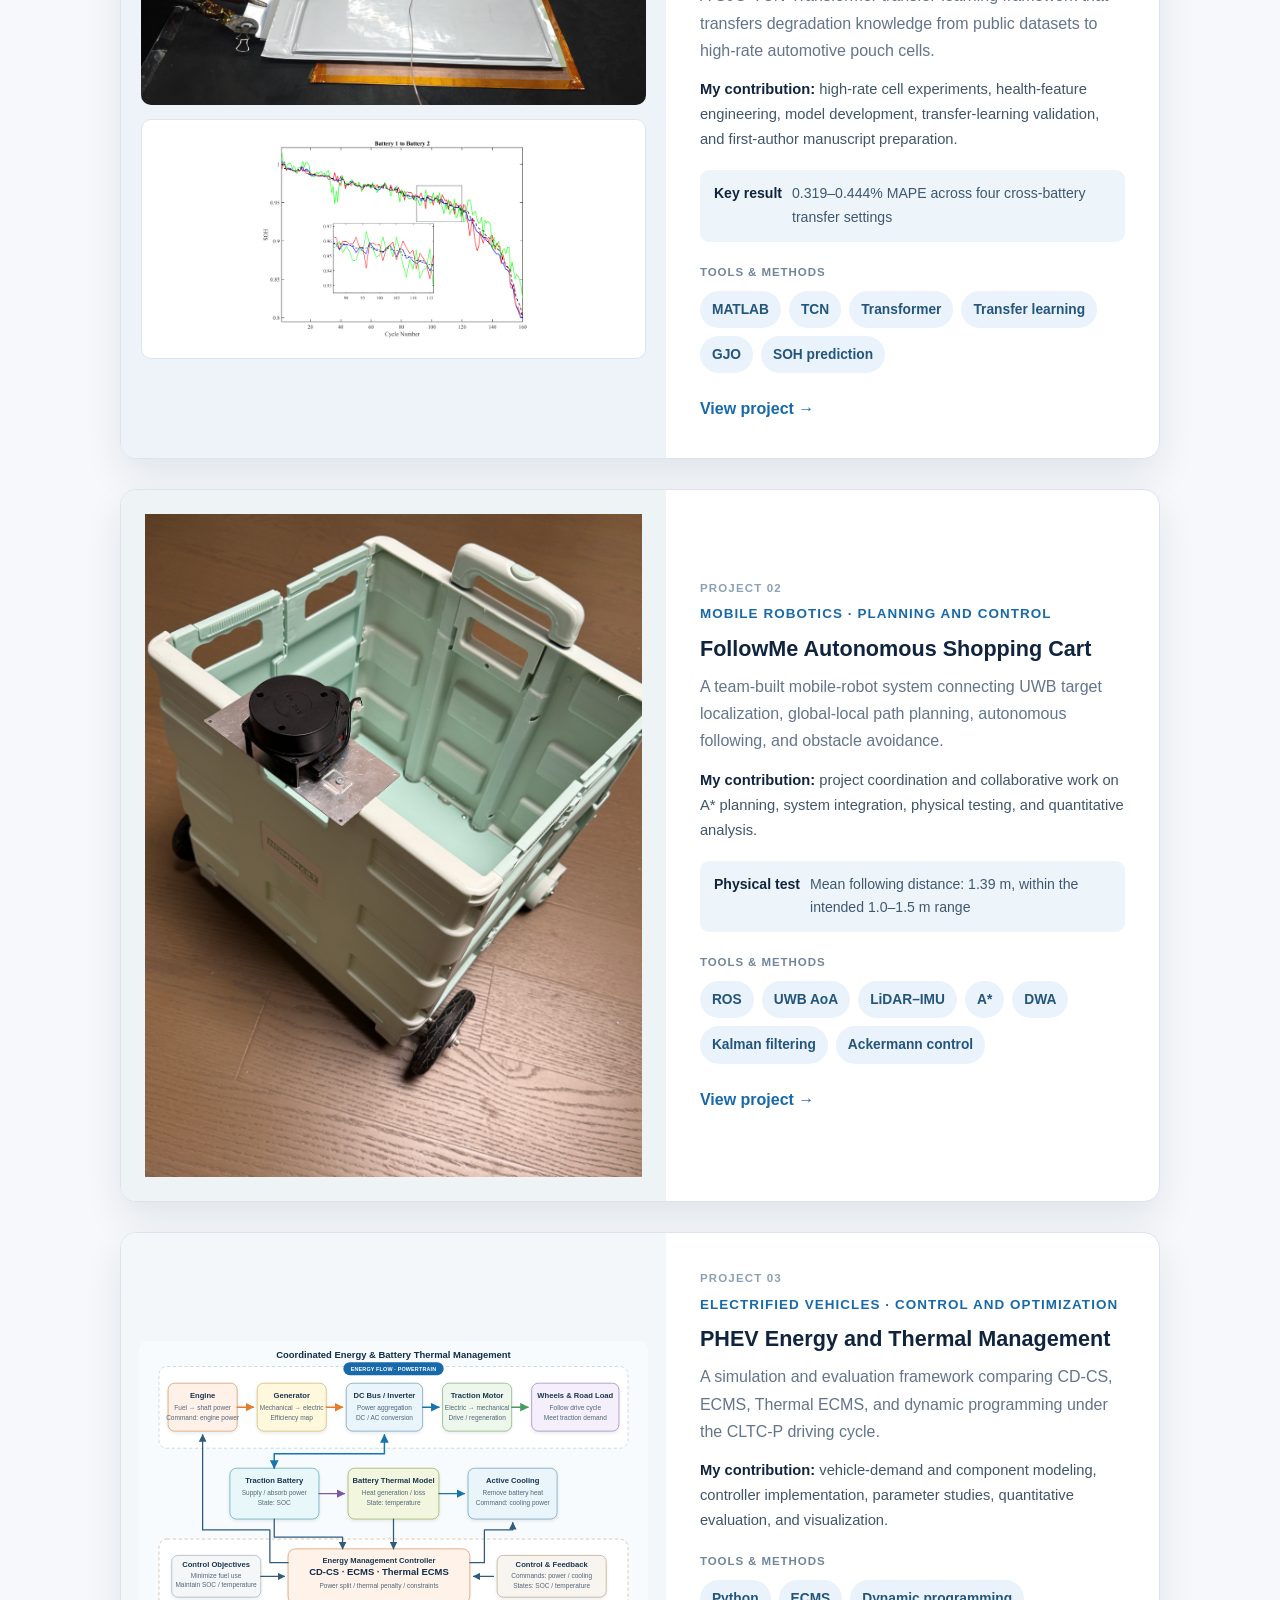
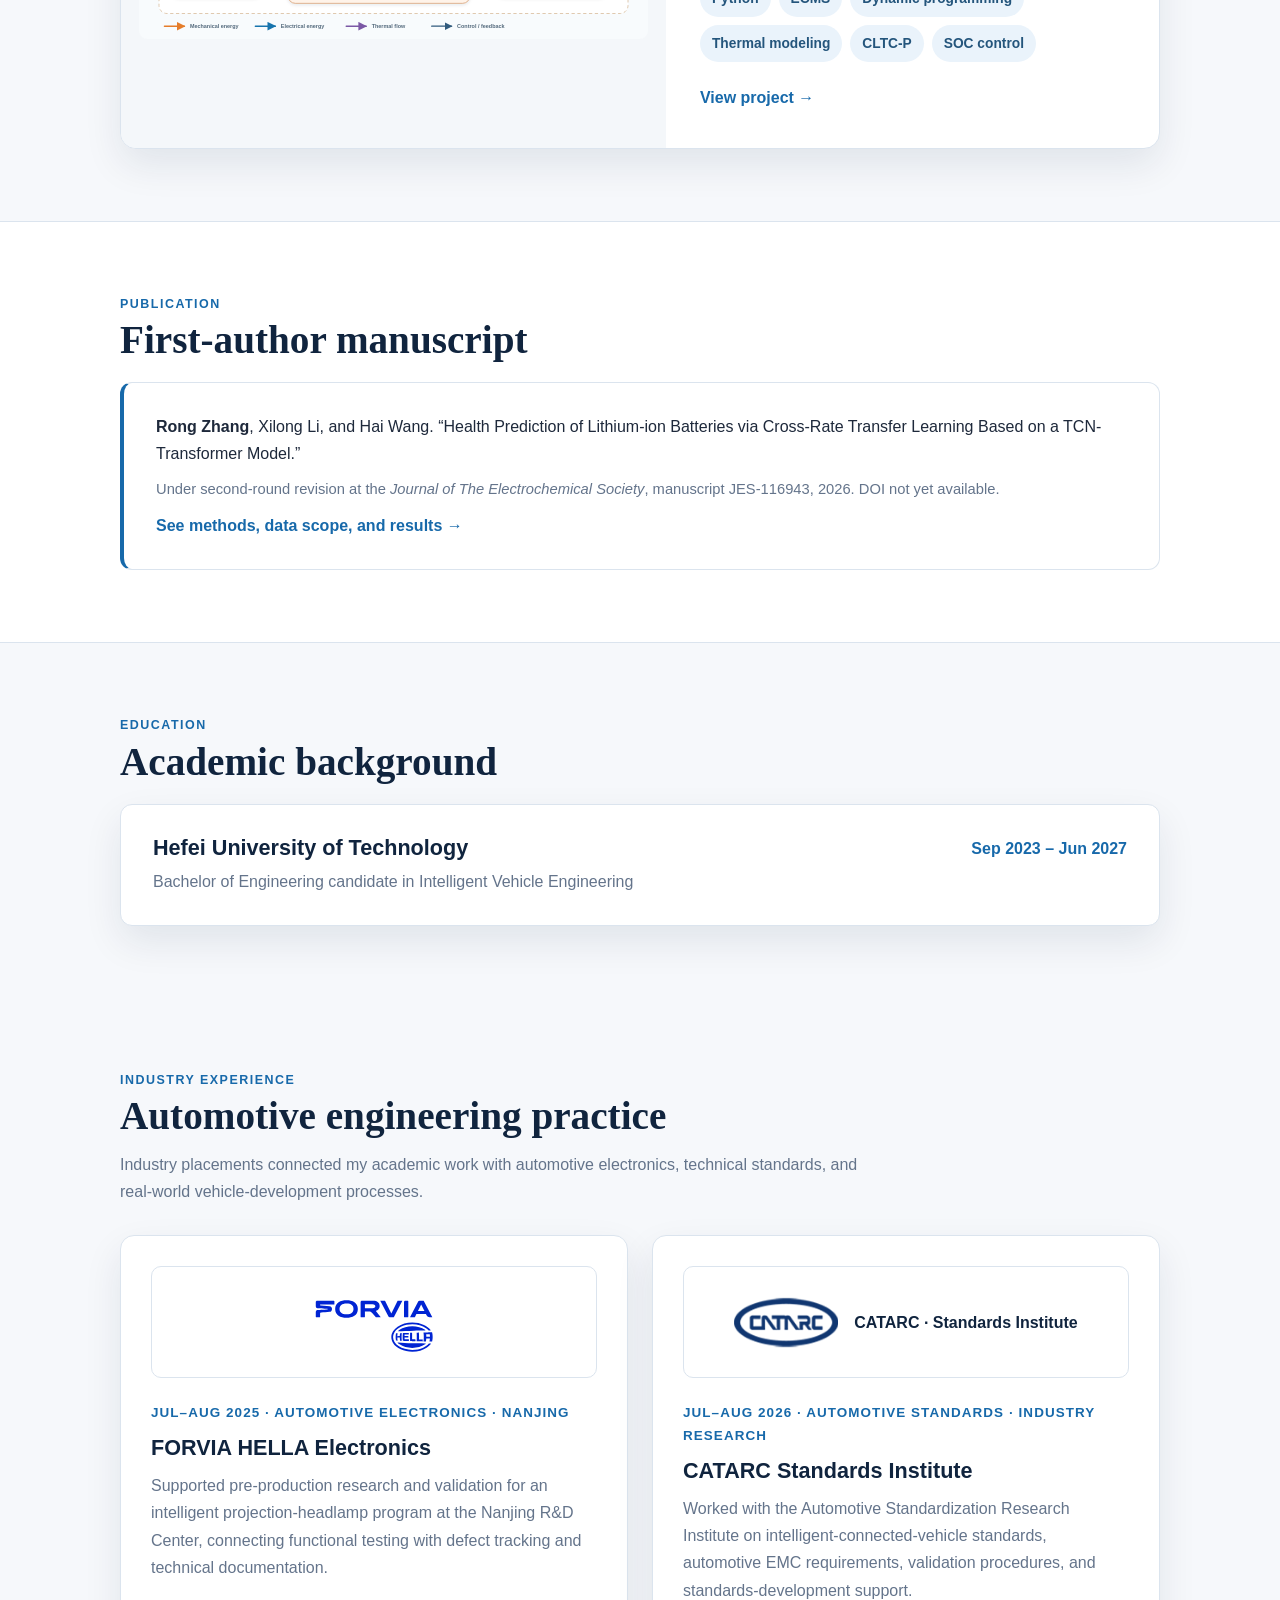
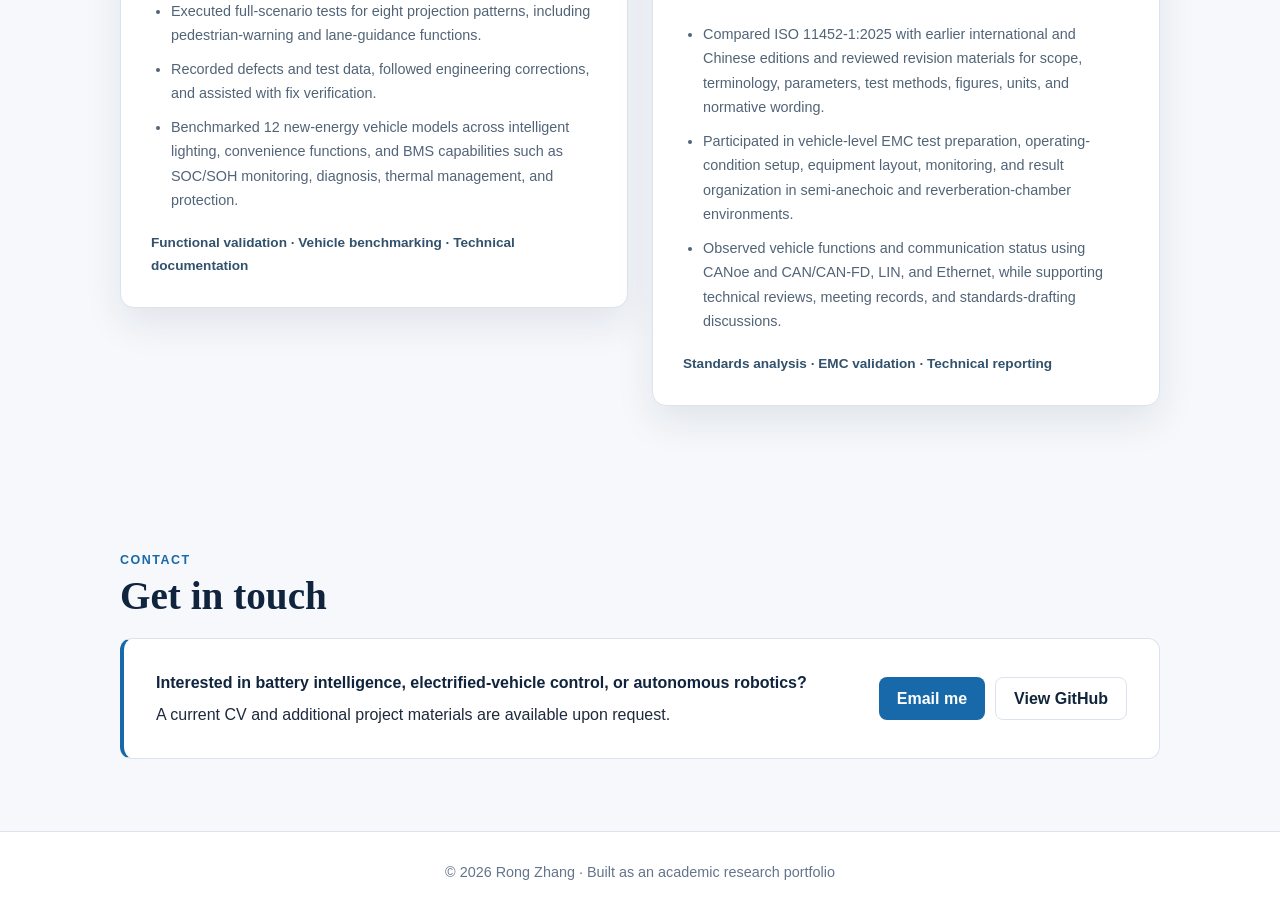
==== commit 9fd225bc: "Clarify and expand project technology tags" ====
--- a/index.html
+++ b/index.html
@@ -83,11 +83,14 @@
               <p>A GJO-TCN-Transformer transfer-learning framework that transfers degradation knowledge from public datasets to high-rate automotive pouch cells.</p>
               <p class="contribution"><strong>My contribution:</strong> high-rate cell experiments, health-feature engineering, model development, transfer-learning validation, and first-author manuscript preparation.</p>
               <p class="project-result"><strong>Key result</strong><span>0.319–0.444% MAPE across four cross-battery transfer settings</span></p>
+              <div class="project-tags-label">Tools &amp; methods</div>
               <div class="project-tags">
                 <span class="tag">MATLAB</span>
                 <span class="tag">TCN</span>
                 <span class="tag">Transformer</span>
                 <span class="tag">Transfer learning</span>
+                <span class="tag">GJO</span>
+                <span class="tag">SOH prediction</span>
               </div>
               <a class="project-link" href="projects/battery-soh.html">View project →</a>
             </div>
@@ -104,10 +107,15 @@
               <p>A team-built mobile-robot system connecting UWB target localization, global-local path planning, autonomous following, and obstacle avoidance.</p>
               <p class="contribution"><strong>My contribution:</strong> project coordination and collaborative work on A* planning, system integration, physical testing, and quantitative analysis.</p>
               <p class="project-result"><strong>Physical test</strong><span>Mean following distance: 1.39 m, within the intended 1.0–1.5 m range</span></p>
+              <div class="project-tags-label">Tools &amp; methods</div>
               <div class="project-tags">
                 <span class="tag">ROS</span>
+                <span class="tag">UWB AoA</span>
+                <span class="tag">LiDAR–IMU</span>
                 <span class="tag">A*</span>
-                <span class="tag">Motion control</span>
+                <span class="tag">DWA</span>
+                <span class="tag">Kalman filtering</span>
+                <span class="tag">Ackermann control</span>
               </div>
               <a class="project-link" href="projects/follow-me-shopping-robot.html">View project →</a>
             </div>
@@ -123,11 +131,14 @@
               <h3>PHEV Energy and Thermal Management</h3>
               <p>A simulation and evaluation framework comparing CD-CS, ECMS, Thermal ECMS, and dynamic programming under the CLTC-P driving cycle.</p>
               <p class="contribution"><strong>My contribution:</strong> vehicle-demand and component modeling, controller implementation, parameter studies, quantitative evaluation, and visualization.</p>
+              <div class="project-tags-label">Tools &amp; methods</div>
               <div class="project-tags">
                 <span class="tag">Python</span>
                 <span class="tag">ECMS</span>
                 <span class="tag">Dynamic programming</span>
                 <span class="tag">Thermal modeling</span>
+                <span class="tag">CLTC-P</span>
+                <span class="tag">SOC control</span>
               </div>
               <a class="project-link" href="projects/phev-energy-thermal.html">View project →</a>
             </div>
--- a/styles.css
+++ b/styles.css
@@ -165,6 +165,7 @@
 .project-content p { margin: 0 0 18px; color: var(--muted); }
 .project-content .contribution { margin-top: -5px; color: #41556a; font-size: .92rem; }
 .contribution strong { color: var(--navy); }
+.project-tags-label { margin: 1px 0 8px; color: #71869a; font-size: .72rem; font-weight: 800; letter-spacing: .08em; text-transform: uppercase; }
 .project-tags { display: flex; flex-wrap: wrap; gap: 8px; margin-bottom: 22px; }
 .project-link { font-weight: 750; }
 .project-result { display: grid; grid-template-columns: auto 1fr; gap: 10px; align-items: start; margin: 0 0 20px !important; padding: 12px 14px; border-radius: 9px; background: #edf5fa; color: #3f5870 !important; font-size: .88rem; }
@@ -330,6 +331,10 @@
 .result-context { margin-top: 11px; margin-bottom: 30px; color: var(--muted); font-size: .9rem; text-align: center; }
 .result-context + .detail-section { margin-top: 18px; }
 .project-intro-grid { margin-top: 0; }
+.evidence-flow { display: grid; grid-template-columns: repeat(4, 1fr); gap: 11px; margin: 0 0 24px; }
+.evidence-flow article { padding: 16px 15px; border: 1px solid #d9e4ec; border-radius: 10px; background: #f6f9fc; }
+.evidence-flow span { display: block; margin-bottom: 7px; color: var(--blue); font-size: .72rem; font-weight: 800; letter-spacing: .07em; text-transform: uppercase; }
+.evidence-flow strong { color: #334d65; font-size: .86rem; line-height: 1.45; }
 .battery-experiment-gallery img { height: 360px; object-fit: contain; background: #eef3f6; }
 .reflection-grid { margin-top: 34px; }
 .followme-hero { background: radial-gradient(circle at 88% 18%, rgba(23,105,170,.14), transparent 28%), linear-gradient(145deg, #fff, #edf5fa); }
@@ -377,6 +382,7 @@
   .profile-photo { width: 132px; height: 156px; border-radius: 18px; }
   .profile-wrap span { max-width: 180px; }
   .focus-grid { grid-template-columns: 1fr; }
+  .evidence-flow { grid-template-columns: repeat(2, 1fr); }
   .focus-card { min-height: 0; }
   .project-card, .detail-grid { grid-template-columns: 1fr; }
   .experience-grid { grid-template-columns: 1fr; }
@@ -407,6 +413,7 @@
   .project-media, .gallery.two { grid-template-columns: 1fr; }
   .project-content { padding: 28px 23px; }
   .project-result { grid-template-columns: 1fr; gap: 2px; }
+  .evidence-flow { grid-template-columns: 1fr; }
   .contact-actions { width: 100%; }
   .contact-actions .button { flex: 1; }
   .metrics { grid-template-columns: 1fr; }
